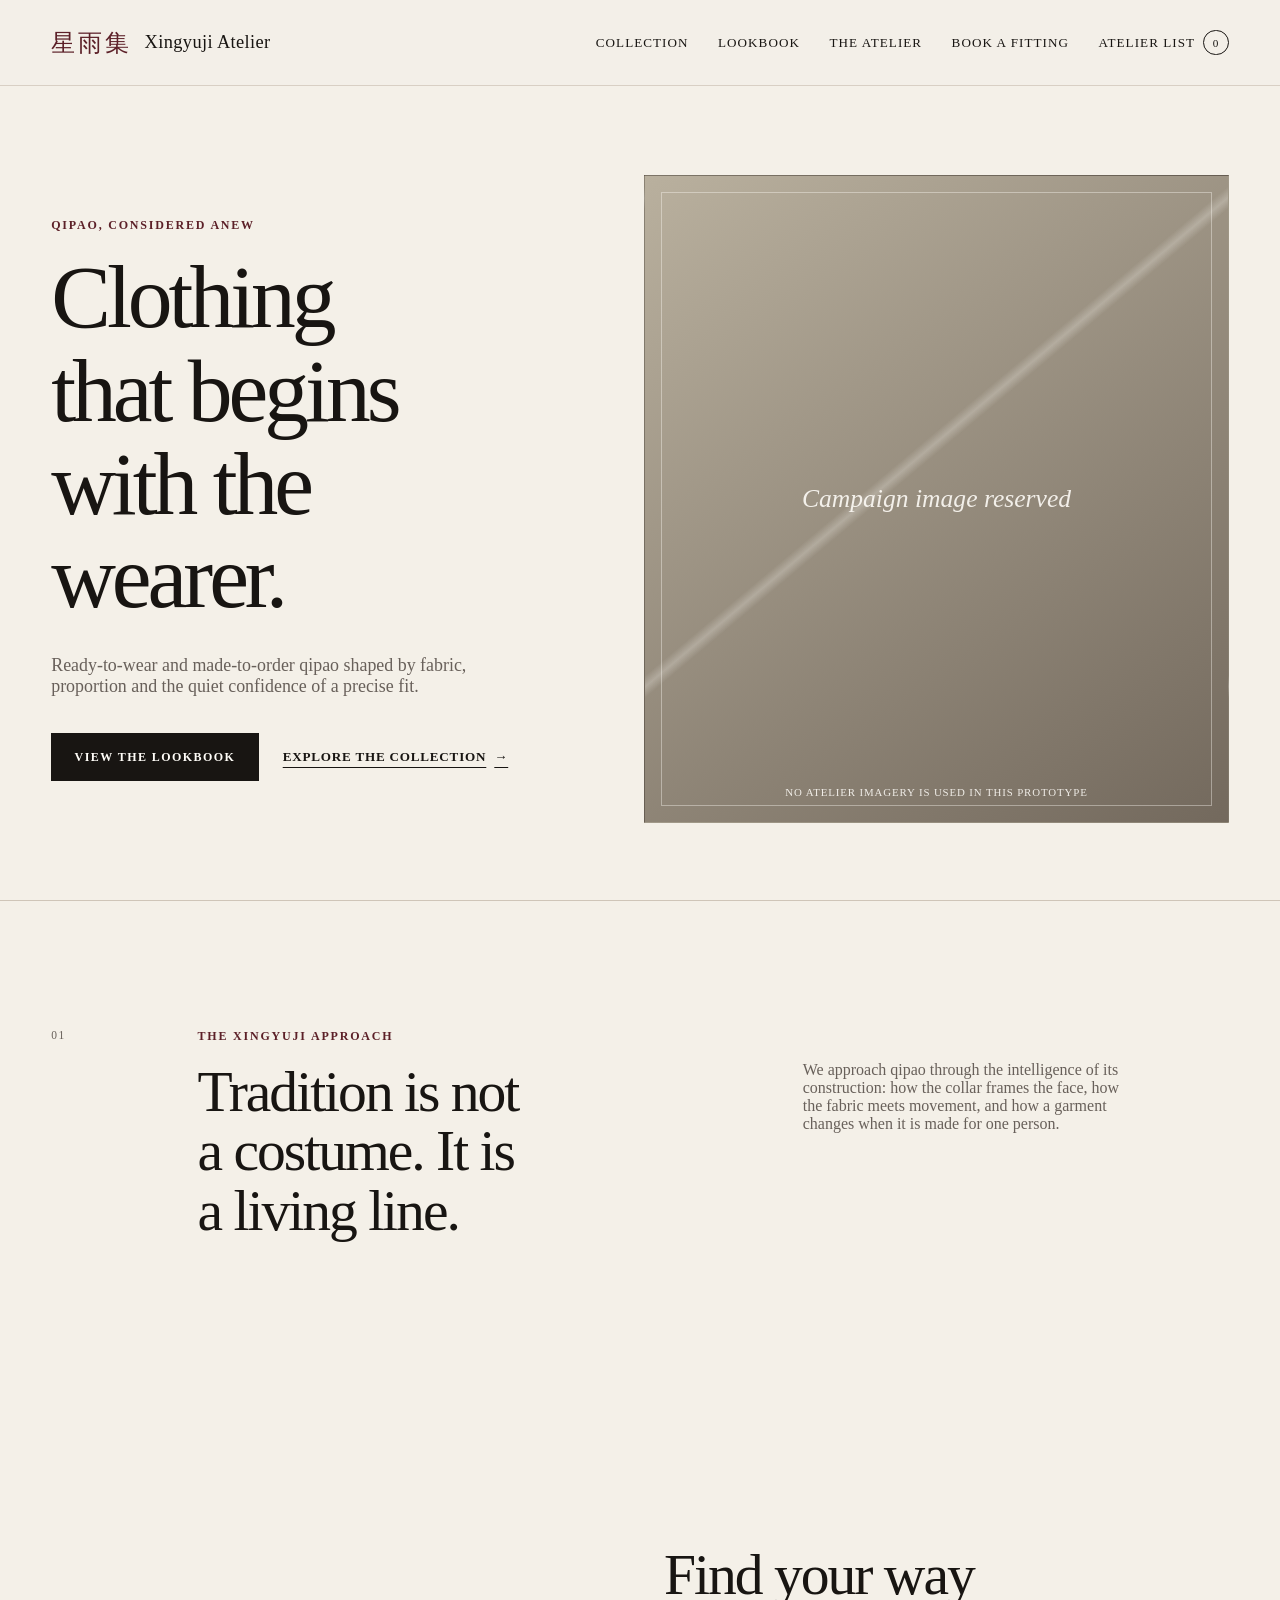
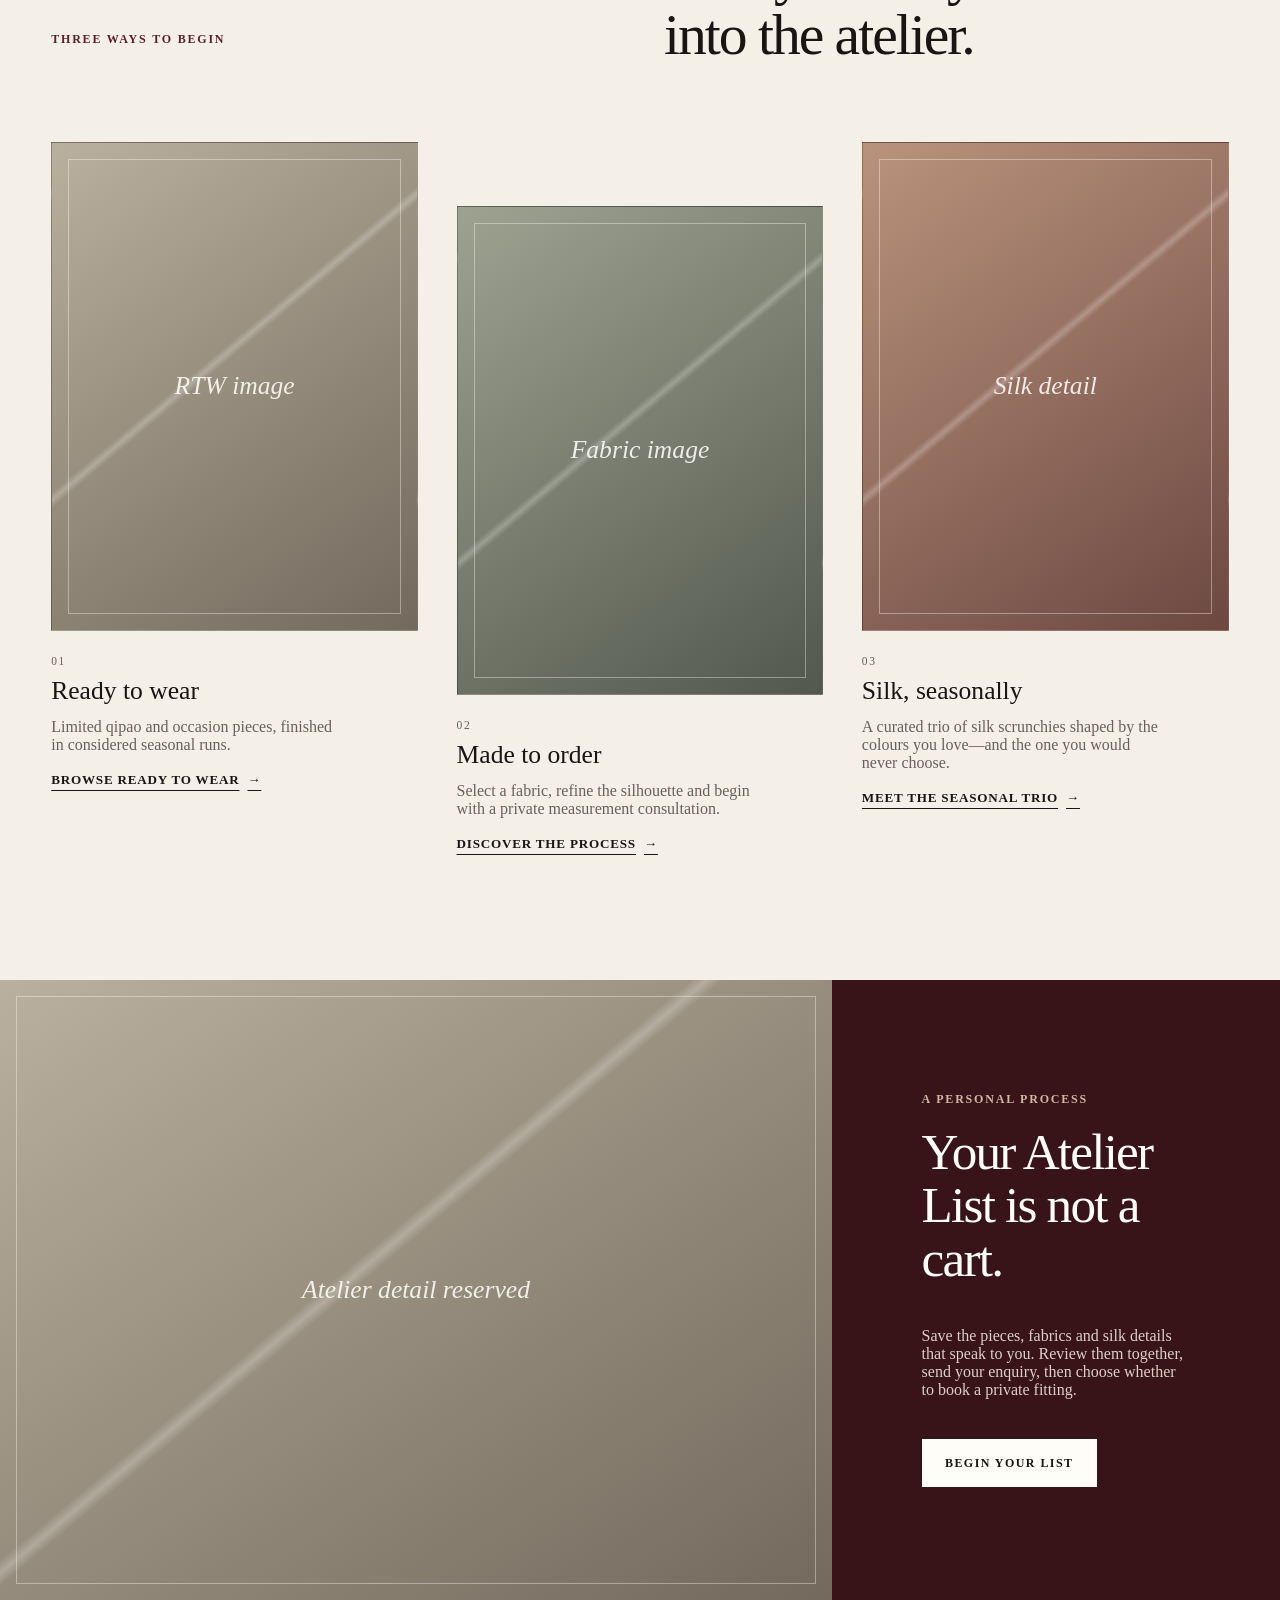
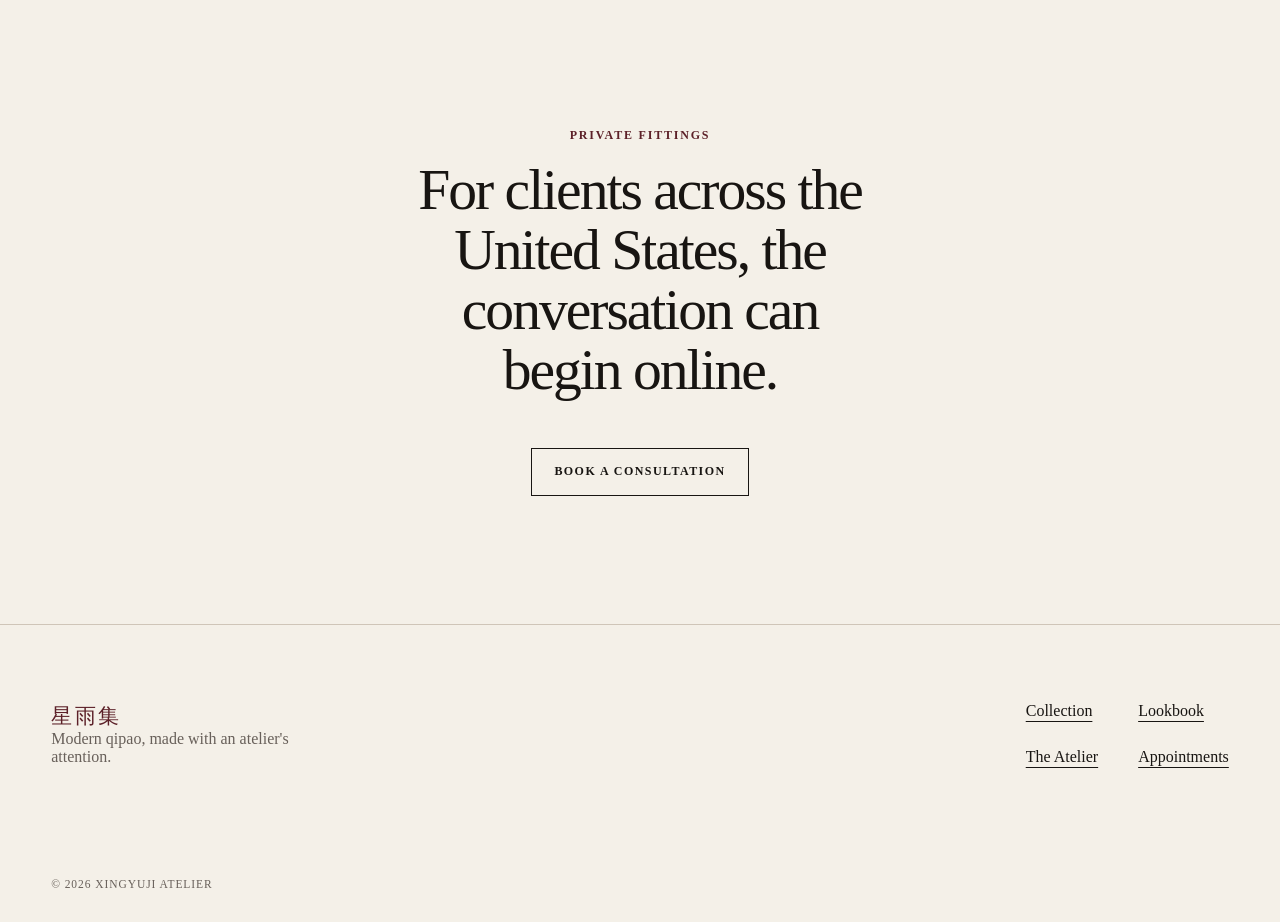
==== index.html @ d365df49 "Create Xingyuji Atelier website prototype Co-authored-by: Copilot <223556219+Copilot@users.noreply.g" ====
<!doctype html>
<html lang="en">
<head>
  <meta charset="utf-8">
  <meta name="viewport" content="width=device-width, initial-scale=1">
  <meta name="description" content="Xingyuji Atelier creates ready-to-wear and made-to-order qipao, with private fittings for clients across the United States.">
  <meta property="og:title" content="Xingyuji Atelier">
  <meta property="og:description" content="Modern qipao, made with an atelier's attention to fabric, line and fit.">
  <meta property="og:type" content="website">
  <title>Xingyuji Atelier | Modern Qipao</title>
  <link rel="stylesheet" href="assets/styles.css">
  <script defer src="assets/site.js"></script>
</head>
<body>
  <a class="skip-link" href="#main">Skip to content</a>
  <header class="site-header">
    <a class="wordmark" href="index.html" aria-label="Xingyuji Atelier home">
      <span class="wordmark-mark">星雨集</span>
      <span>Xingyuji Atelier</span>
    </a>
    <button class="menu-toggle" type="button" aria-expanded="false" aria-controls="site-nav">Menu</button>
    <nav id="site-nav" class="site-nav" aria-label="Primary navigation">
      <a href="collection.html">Collection</a>
      <a href="lookbook.html">Lookbook</a>
      <a href="atelier.html">The Atelier</a>
      <a href="book.html">Book a fitting</a>
      <a class="list-link" href="atelier-list.html">Atelier List <span data-list-count>0</span></a>
    </nav>
  </header>

  <main id="main">
    <section class="hero">
      <div class="hero-copy">
        <p class="eyebrow">Qipao, considered anew</p>
        <h1>Clothing that begins with the wearer.</h1>
        <p class="hero-intro">Ready-to-wear and made-to-order qipao shaped by fabric, proportion and the quiet confidence of a precise fit.</p>
        <div class="button-row">
          <a class="button button-dark" href="lookbook.html">View the lookbook</a>
          <a class="text-link" href="collection.html">Explore the collection <span aria-hidden="true">→</span></a>
        </div>
      </div>
      <div class="media-placeholder hero-media" role="img" aria-label="Campaign photograph reserved for launch">
        <span>Campaign image reserved</span>
        <small>No atelier imagery is used in this prototype</small>
      </div>
    </section>

    <section class="editorial-intro content-section">
      <p class="section-number">01</p>
      <div>
        <p class="eyebrow">The Xingyuji approach</p>
        <h2>Tradition is not a costume. It is a living line.</h2>
      </div>
      <p>We approach qipao through the intelligence of its construction: how the collar frames the face, how the fabric meets movement, and how a garment changes when it is made for one person.</p>
    </section>

    <section class="pathways content-section" aria-labelledby="pathways-title">
      <div class="section-heading">
        <p class="eyebrow">Three ways to begin</p>
        <h2 id="pathways-title">Find your way into the atelier.</h2>
      </div>
      <div class="card-grid card-grid-three">
        <article class="path-card">
          <div class="media-placeholder portrait" role="img" aria-label="Ready-to-wear qipao image reserved"><span>RTW image</span></div>
          <p class="card-index">01</p>
          <h3>Ready to wear</h3>
          <p>Limited qipao and occasion pieces, finished in considered seasonal runs.</p>
          <a class="text-link" href="collection.html#rtw">Browse ready to wear <span aria-hidden="true">→</span></a>
        </article>
        <article class="path-card">
          <div class="media-placeholder portrait alt-tone" role="img" aria-label="Made-to-order fabric image reserved"><span>Fabric image</span></div>
          <p class="card-index">02</p>
          <h3>Made to order</h3>
          <p>Select a fabric, refine the silhouette and begin with a private measurement consultation.</p>
          <a class="text-link" href="collection.html#made-to-order">Discover the process <span aria-hidden="true">→</span></a>
        </article>
        <article class="path-card">
          <div class="media-placeholder portrait warm-tone" role="img" aria-label="Silk scrunchie image reserved"><span>Silk detail</span></div>
          <p class="card-index">03</p>
          <h3>Silk, seasonally</h3>
          <p>A curated trio of silk scrunchies shaped by the colours you love—and the one you would never choose.</p>
          <a class="text-link" href="collection.html#scrunchies">Meet the seasonal trio <span aria-hidden="true">→</span></a>
        </article>
      </div>
    </section>

    <section class="feature-band">
      <div class="media-placeholder landscape" role="img" aria-label="Atelier detail photograph reserved">
        <span>Atelier detail reserved</span>
      </div>
      <div class="feature-copy">
        <p class="eyebrow">A personal process</p>
        <h2>Your Atelier List is not a cart.</h2>
        <p>Save the pieces, fabrics and silk details that speak to you. Review them together, send your enquiry, then choose whether to book a private fitting.</p>
        <a class="button button-light" href="collection.html">Begin your list</a>
      </div>
    </section>

    <section class="closing-statement content-section">
      <p class="eyebrow">Private fittings</p>
      <h2>For clients across the United States, the conversation can begin online.</h2>
      <a class="button button-outline" href="book.html">Book a consultation</a>
    </section>
  </main>

  <footer class="site-footer">
    <div>
      <span class="footer-mark">星雨集</span>
      <p>Modern qipao, made with an atelier's attention.</p>
    </div>
    <nav aria-label="Footer navigation">
      <a href="collection.html">Collection</a>
      <a href="lookbook.html">Lookbook</a>
      <a href="atelier.html">The Atelier</a>
      <a href="book.html">Appointments</a>
    </nav>
    <p class="copyright">© <span data-current-year></span> Xingyuji Atelier</p>
  </footer>
</body>
</html>
---- assets/styles.css ----
:root {
  --paper: #f4f0e8;
  --paper-deep: #e9e1d5;
  --ink: #181512;
  --muted: #68605a;
  --line: #cfc5b8;
  --wine: #5c2028;
  --wine-deep: #381317;
  --sage: #858b78;
  --gold: #9b8160;
  --white: #fffdf8;
  --max: 1440px;
  --serif: Georgia, "Times New Roman", serif;
  --sans: Inter, ui-sans-serif, system-ui, -apple-system, BlinkMacSystemFont, "Segoe UI", sans-serif;
}

*,
*::before,
*::after {
  box-sizing: border-box;
}

html {
  scroll-behavior: smooth;
}

body {
  margin: 0;
  background: var(--paper);
  color: var(--ink);
  font-family: var(--sans);
  font-size: 16px;
  line-height: 1.6;
  text-rendering: optimizeLegibility;
}

body,
button,
input,
textarea {
  font: inherit;
}

button,
a {
  -webkit-tap-highlight-color: transparent;
}

a {
  color: inherit;
}

img {
  display: block;
  max-width: 100%;
}

h1,
h2,
h3,
p {
  margin-top: 0;
}

h1,
h2,
h3 {
  font-family: var(--serif);
  font-weight: 400;
  line-height: 1.04;
}

h1 {
  font-size: clamp(3rem, 7vw, 7.5rem);
  letter-spacing: -0.045em;
}

h2 {
  font-size: clamp(2.1rem, 4.5vw, 5rem);
  letter-spacing: -0.035em;
}

h3 {
  font-size: clamp(1.35rem, 2vw, 2rem);
}

.skip-link {
  position: fixed;
  z-index: 100;
  top: 0.75rem;
  left: 0.75rem;
  padding: 0.7rem 1rem;
  background: var(--ink);
  color: var(--white);
  transform: translateY(-200%);
}

.skip-link:focus {
  transform: translateY(0);
}

:focus-visible {
  outline: 3px solid var(--gold);
  outline-offset: 4px;
}

.site-header {
  position: relative;
  z-index: 20;
  display: flex;
  align-items: center;
  justify-content: space-between;
  min-height: 86px;
  padding: 1rem clamp(1.25rem, 4vw, 4.5rem);
  border-bottom: 1px solid color-mix(in srgb, var(--line) 75%, transparent);
  background: color-mix(in srgb, var(--paper) 94%, transparent);
}

.wordmark {
  display: inline-flex;
  align-items: center;
  gap: 0.8rem;
  text-decoration: none;
  font-family: var(--serif);
  font-size: 1.15rem;
  letter-spacing: 0.02em;
}

.wordmark-mark,
.footer-mark {
  color: var(--wine);
  font-size: 1.3em;
  letter-spacing: 0.12em;
}

.site-nav {
  display: flex;
  align-items: center;
  gap: clamp(1rem, 2.3vw, 2.25rem);
}

.site-nav a {
  position: relative;
  text-decoration: none;
  font-size: 0.82rem;
  letter-spacing: 0.08em;
  text-transform: uppercase;
}

.site-nav a::after {
  position: absolute;
  right: 0;
  bottom: -0.4rem;
  left: 0;
  height: 1px;
  background: currentColor;
  content: "";
  transform: scaleX(0);
  transform-origin: right;
  transition: transform 180ms ease;
}

.site-nav a:hover::after,
.site-nav a[aria-current="page"]::after {
  transform: scaleX(1);
  transform-origin: left;
}

.list-link span {
  display: inline-grid;
  place-items: center;
  min-width: 1.6rem;
  height: 1.6rem;
  margin-left: 0.25rem;
  border: 1px solid currentColor;
  border-radius: 50%;
  font-size: 0.7rem;
}

.menu-toggle {
  display: none;
  border: 0;
  background: transparent;
  color: inherit;
  font-size: 0.78rem;
  letter-spacing: 0.08em;
  text-transform: uppercase;
}

.hero {
  display: grid;
  grid-template-columns: minmax(0, 0.95fr) minmax(420px, 1.05fr);
  min-height: calc(100vh - 86px);
  max-width: var(--max);
  margin: 0 auto;
  padding: clamp(2rem, 5vw, 5.5rem) clamp(1.25rem, 4vw, 4.5rem) clamp(2rem, 4vw, 4rem);
  gap: clamp(2rem, 5vw, 7rem);
  align-items: center;
}

.hero-copy {
  max-width: 700px;
}

.hero-copy h1 {
  max-width: 9ch;
  margin-bottom: 2rem;
}

.hero-intro {
  max-width: 48ch;
  color: var(--muted);
  font-size: clamp(1.05rem, 1.4vw, 1.3rem);
}

.eyebrow {
  margin-bottom: 1.1rem;
  color: var(--wine);
  font-size: 0.75rem;
  font-weight: 650;
  letter-spacing: 0.15em;
  text-transform: uppercase;
}

.button-row {
  display: flex;
  align-items: center;
  flex-wrap: wrap;
  gap: 1.5rem;
  margin-top: 2.25rem;
}

.button {
  display: inline-flex;
  min-height: 48px;
  align-items: center;
  justify-content: center;
  padding: 0.85rem 1.4rem;
  border: 1px solid transparent;
  text-decoration: none;
  cursor: pointer;
  font-size: 0.75rem;
  font-weight: 650;
  letter-spacing: 0.12em;
  text-transform: uppercase;
  transition: background 160ms ease, color 160ms ease, border-color 160ms ease;
}

.button-dark {
  background: var(--ink);
  color: var(--white);
}

.button-dark:hover {
  background: var(--wine);
}

.button-light {
  border-color: var(--white);
  background: var(--white);
  color: var(--ink);
}

.button-light:hover {
  background: transparent;
  color: var(--white);
}

.button-outline {
  border-color: var(--ink);
}

.button-outline:hover {
  background: var(--ink);
  color: var(--white);
}

.button-full {
  width: 100%;
}

.text-link {
  display: inline-flex;
  gap: 0.5rem;
  align-items: center;
  text-underline-offset: 0.35rem;
  font-size: 0.82rem;
  font-weight: 650;
  letter-spacing: 0.06em;
  text-transform: uppercase;
}

.media-placeholder {
  position: relative;
  display: grid;
  overflow: hidden;
  place-items: center;
  min-height: 260px;
  border: 1px solid color-mix(in srgb, var(--ink) 14%, transparent);
  background:
    linear-gradient(140deg, transparent 44%, color-mix(in srgb, var(--white) 25%, transparent) 45%, transparent 46%),
    linear-gradient(145deg, #b9b09e, #73695d);
  color: color-mix(in srgb, var(--white) 88%, transparent);
  text-align: center;
}

.media-placeholder::before {
  position: absolute;
  inset: 1rem;
  border: 1px solid color-mix(in srgb, var(--white) 38%, transparent);
  content: "";
}

.media-placeholder span,
.media-placeholder small {
  position: relative;
  z-index: 1;
}

.media-placeholder span {
  padding: 0 1.5rem;
  font-family: var(--serif);
  font-size: clamp(1.1rem, 2vw, 1.8rem);
  font-style: italic;
}

.media-placeholder small {
  position: absolute;
  right: 1.5rem;
  bottom: 1.5rem;
  left: 1.5rem;
  font-size: 0.68rem;
  letter-spacing: 0.08em;
  text-transform: uppercase;
}

.hero-media {
  min-height: min(72vh, 840px);
}

.alt-tone {
  background:
    linear-gradient(140deg, transparent 44%, color-mix(in srgb, var(--white) 25%, transparent) 45%, transparent 46%),
    linear-gradient(145deg, #9da291, #53584d);
}

.warm-tone {
  background:
    linear-gradient(140deg, transparent 44%, color-mix(in srgb, var(--white) 25%, transparent) 45%, transparent 46%),
    linear-gradient(145deg, #ba937d, #6d4841);
}

.deep-tone {
  background: linear-gradient(145deg, #662e35, #231416);
}

.silk-tone-one {
  background: linear-gradient(145deg, #a57b7d, #58363a);
}

.silk-tone-two {
  background: linear-gradient(145deg, #9b9d7f, #575743);
}

.silk-tone-three {
  background: linear-gradient(145deg, #758999, #3e4f5c);
}

.fabric-grid {
  background:
    linear-gradient(90deg, transparent 49.5%, rgba(255, 255, 255, 0.23) 50%, transparent 50.5%),
    linear-gradient(0deg, transparent 49.5%, rgba(255, 255, 255, 0.23) 50%, transparent 50.5%),
    linear-gradient(145deg, #927b68, #50443e);
}

.content-section {
  max-width: var(--max);
  margin: 0 auto;
  padding: clamp(5rem, 10vw, 10rem) clamp(1.25rem, 4vw, 4.5rem);
}

.editorial-intro {
  display: grid;
  grid-template-columns: 0.15fr 0.85fr 0.65fr;
  gap: 3rem;
  align-items: start;
  border-top: 1px solid var(--line);
}

.editorial-intro h2 {
  max-width: 12ch;
}

.editorial-intro > p:last-child {
  max-width: 42ch;
  padding-top: 2rem;
  color: var(--muted);
}

.section-number,
.card-index {
  color: var(--muted);
  font-size: 0.72rem;
  letter-spacing: 0.14em;
  text-transform: uppercase;
}

.section-heading {
  display: grid;
  grid-template-columns: 1fr 1fr;
  gap: 3rem;
  align-items: end;
  margin-bottom: clamp(2.5rem, 6vw, 5rem);
}

.section-heading h2 {
  max-width: 12ch;
  margin-bottom: 0;
}

.section-heading > p:last-child {
  max-width: 55ch;
  color: var(--muted);
}

.card-grid,
.product-grid {
  display: grid;
  grid-template-columns: repeat(2, minmax(0, 1fr));
  gap: clamp(1.5rem, 3vw, 3.5rem);
}

.card-grid-three,
.product-grid-three {
  grid-template-columns: repeat(3, minmax(0, 1fr));
}

.portrait {
  aspect-ratio: 3 / 4;
}

.path-card:nth-child(2) {
  padding-top: clamp(0rem, 5vw, 5rem);
}

.path-card h3 {
  margin-bottom: 0.8rem;
}

.path-card > p:not(.card-index) {
  max-width: 37ch;
  color: var(--muted);
}

.card-index {
  margin-top: 1.5rem;
}

.feature-band {
  display: grid;
  grid-template-columns: 1.3fr 0.7fr;
  background: var(--wine-deep);
  color: var(--white);
}

.feature-band .landscape {
  min-height: 620px;
  border: 0;
}

.feature-copy {
  align-self: center;
  padding: clamp(3rem, 7vw, 7rem);
}

.feature-copy .eyebrow {
  color: #d1b8a6;
}

.feature-copy h2 {
  font-size: clamp(2.5rem, 4vw, 4.5rem);
}

.feature-copy p:not(.eyebrow) {
  max-width: 38ch;
  color: #ddd0c9;
}

.feature-copy .button {
  margin-top: 1.5rem;
}

.closing-statement {
  display: flex;
  min-height: 560px;
  align-items: center;
  flex-direction: column;
  justify-content: center;
  text-align: center;
}

.closing-statement h2 {
  max-width: 16ch;
}

.page-intro {
  max-width: var(--max);
  margin: 0 auto;
  padding: clamp(5rem, 10vw, 10rem) clamp(1.25rem, 8vw, 8rem) clamp(3rem, 6vw, 6rem);
}

.page-intro h1 {
  max-width: 11ch;
  font-size: clamp(3.2rem, 7vw, 7rem);
}

.page-intro > p:last-child {
  max-width: 60ch;
  color: var(--muted);
  font-size: 1.08rem;
}

.page-intro-wide h1 {
  max-width: 13ch;
}

.filter-bar {
  position: sticky;
  z-index: 10;
  top: 0;
  display: flex;
  overflow-x: auto;
  max-width: var(--max);
  margin: 0 auto;
  padding: 1rem clamp(1.25rem, 4vw, 4.5rem);
  gap: 0.75rem;
  border-top: 1px solid var(--line);
  border-bottom: 1px solid var(--line);
  background: color-mix(in srgb, var(--paper) 96%, transparent);
}

.filter-button {
  flex: 0 0 auto;
  padding: 0.55rem 0.9rem;
  border: 1px solid var(--line);
  background: transparent;
  cursor: pointer;
  color: var(--ink);
  font-size: 0.72rem;
  letter-spacing: 0.08em;
  text-transform: uppercase;
}

.filter-button:hover,
.filter-button.is-active {
  border-color: var(--ink);
  background: var(--ink);
  color: var(--white);
}

.collection-section {
  border-bottom: 1px solid var(--line);
}

.collection-section[hidden] {
  display: none;
}

.product-card {
  min-width: 0;
}

.product-media {
  aspect-ratio: 4 / 5;
}

.product-meta {
  padding: 1.4rem 0 0;
}

.product-meta h3 {
  margin-bottom: 0.7rem;
}

.product-meta > p:not(.product-type, .price-note) {
  min-height: 3.2em;
  color: var(--muted);
}

.product-type {
  margin-bottom: 0.5rem;
  color: var(--wine);
  font-size: 0.7rem;
  font-weight: 650;
  letter-spacing: 0.1em;
  text-transform: uppercase;
}

.price-note {
  font-size: 0.8rem;
  font-style: italic;
}

.toast {
  position: fixed;
  z-index: 50;
  right: 1rem;
  bottom: 1rem;
  max-width: 320px;
  padding: 1rem 1.2rem;
  background: var(--ink);
  color: var(--white);
  opacity: 0;
  pointer-events: none;
  transform: translateY(1rem);
  transition: opacity 160ms ease, transform 160ms ease;
}

.toast.is-visible {
  opacity: 1;
  transform: translateY(0);
}

.lookbook-story {
  border-top: 1px solid var(--line);
}

.story-dark {
  max-width: none;
  background: var(--ink);
  color: var(--white);
}

.story-dark > * {
  max-width: calc(var(--max) - 9rem);
  margin-right: auto;
  margin-left: auto;
}

.story-dark .eyebrow,
.story-dark .section-number,
.story-dark .story-note {
  color: #cdbfb2;
}

.story-heading {
  display: grid;
  grid-template-columns: 0.2fr 1fr;
  gap: 3rem;
  margin-bottom: 4rem;
}

.story-heading h2 {
  max-width: 12ch;
}

.lookbook-grid {
  display: grid;
  grid-template-columns: 1.2fr 0.8fr;
  grid-template-rows: auto auto;
  gap: 1.5rem;
}

.lookbook-grid-reverse {
  grid-template-columns: 0.8fr 1.2fr;
}

.lookbook-grid-reverse .look-tall {
  grid-column: 2;
}

.lookbook-grid-reverse .story-note {
  grid-column: 1;
  grid-row: 1;
}

.look-tall {
  grid-row: span 2;
  min-height: 780px;
}

.look-detail {
  min-height: 320px;
}

.look-wide {
  min-height: 440px;
}

.story-note {
  align-self: end;
  max-width: 42ch;
  padding: 2rem 1rem 2rem 0;
  color: var(--muted);
}

.story-note span {
  display: block;
  margin-top: 1.5rem;
  font-size: 0.72rem;
  letter-spacing: 0.08em;
  text-transform: uppercase;
}

.split-intro {
  display: grid;
  grid-template-columns: 0.9fr 1.1fr;
  max-width: var(--max);
  min-height: 720px;
  margin: 0 auto;
}

.split-intro .page-intro {
  align-self: center;
  padding-right: clamp(2rem, 6vw, 7rem);
}

.atelier-hero {
  min-height: 720px;
  border-top: 0;
}

.process-list {
  max-width: 980px;
  margin: 4rem 0 0 auto;
  padding: 0;
  list-style: none;
}

.process-list li {
  display: grid;
  grid-template-columns: 100px 1fr;
  padding: 2.25rem 0;
  gap: 1rem;
  border-top: 1px solid var(--line);
}

.process-list li > span {
  color: var(--wine);
  font-size: 0.75rem;
  letter-spacing: 0.1em;
}

.process-list h3 {
  margin-bottom: 0.5rem;
}

.process-list p {
  max-width: 55ch;
  color: var(--muted);
}

.important-note {
  padding-left: 1rem;
  border-left: 3px solid var(--wine);
}

.list-layout {
  display: grid;
  grid-template-columns: 1.1fr 0.9fr;
  padding-top: 0;
  gap: clamp(3rem, 8vw, 8rem);
}

.list-section-heading {
  display: flex;
  align-items: baseline;
  justify-content: space-between;
  gap: 1rem;
  border-bottom: 1px solid var(--line);
}

.list-section-heading h2 {
  font-size: clamp(2rem, 4vw, 3.5rem);
}

.atelier-list-item {
  display: grid;
  grid-template-columns: 92px 1fr auto;
  padding: 1.5rem 0;
  gap: 1.25rem;
  align-items: center;
  border-bottom: 1px solid var(--line);
}

.item-swatch {
  display: grid;
  aspect-ratio: 1;
  place-items: center;
  background: linear-gradient(145deg, #aa9e8e, #5d544b);
  color: var(--white);
  font-family: var(--serif);
  font-style: italic;
}

.atelier-list-item h3 {
  margin-bottom: 0.25rem;
  font-size: 1.35rem;
}

.atelier-list-item p {
  margin: 0;
  color: var(--muted);
  font-size: 0.8rem;
}

.remove-item {
  border: 0;
  border-bottom: 1px solid currentColor;
  background: transparent;
  cursor: pointer;
  color: var(--muted);
  font-size: 0.72rem;
  text-transform: uppercase;
}

.empty-list {
  padding: 4rem 1rem;
  border-bottom: 1px solid var(--line);
  color: var(--muted);
  text-align: center;
}

.enquiry-panel {
  align-self: start;
  padding: clamp(2rem, 4vw, 3.5rem);
  background: var(--white);
}

.enquiry-panel h2 {
  font-size: clamp(2rem, 4vw, 3.5rem);
}

.field-row {
  display: grid;
  gap: 0.4rem;
  margin-bottom: 1.15rem;
}

.field-row label,
.preference-fields legend {
  font-size: 0.74rem;
  font-weight: 650;
  letter-spacing: 0.08em;
  text-transform: uppercase;
}

.field-row input,
.field-row textarea {
  width: 100%;
  border: 0;
  border-bottom: 1px solid var(--line);
  border-radius: 0;
  background: transparent;
  color: var(--ink);
}

.field-row input {
  min-height: 46px;
}

.field-row textarea {
  padding: 0.7rem 0;
  resize: vertical;
}

.field-row input:focus,
.field-row textarea:focus {
  border-color: var(--wine);
  outline: 0;
  box-shadow: 0 2px 0 var(--wine);
}

.preference-fields {
  margin: 1.75rem 0;
  padding: 1.25rem;
  border: 1px solid var(--line);
}

.preference-fields legend {
  padding: 0 0.5rem;
}

.consent {
  display: flex;
  align-items: flex-start;
  margin: 1.5rem 0;
  gap: 0.75rem;
  font-size: 0.85rem;
}

.consent input {
  width: 1.1rem;
  height: 1.1rem;
  margin-top: 0.2rem;
  accent-color: var(--wine);
}

.form-note,
.form-status {
  margin-top: 1rem;
  color: var(--muted);
  font-size: 0.78rem;
}

.form-status.is-success {
  padding: 1rem;
  border-left: 3px solid var(--sage);
  background: var(--paper);
  color: var(--ink);
}

.form-status a {
  font-weight: 700;
}

.booking-layout {
  display: grid;
  grid-template-columns: minmax(0, 1.1fr) minmax(320px, 0.6fr);
  min-height: calc(100vh - 86px);
  max-width: var(--max);
  margin: 0 auto;
  padding: clamp(4rem, 10vw, 10rem) clamp(1.25rem, 7vw, 8rem);
  gap: clamp(3rem, 8vw, 9rem);
  align-items: center;
}

.booking-copy h1 {
  max-width: 10ch;
  font-size: clamp(3.2rem, 7vw, 7rem);
}

.booking-copy > p:not(.eyebrow, .form-note) {
  max-width: 54ch;
  color: var(--muted);
}

.quiet-list {
  margin: 2rem 0;
  padding: 0;
  list-style: none;
}

.quiet-list li {
  padding: 0.65rem 0;
  border-bottom: 1px solid var(--line);
}

.booking-card {
  padding: clamp(2rem, 5vw, 4.5rem);
  background: var(--wine-deep);
  color: var(--white);
}

.booking-card .eyebrow {
  color: #d1b8a6;
}

.booking-card p:not(.eyebrow) {
  color: #ddd0c9;
}

.booking-card .text-link {
  display: flex;
  margin-top: 1.5rem;
}

.site-footer {
  display: grid;
  grid-template-columns: 1fr auto;
  padding: clamp(3rem, 6vw, 6rem) clamp(1.25rem, 4vw, 4.5rem) 2rem;
  gap: 3rem;
  border-top: 1px solid var(--line);
}

.site-footer > div p {
  max-width: 32ch;
  color: var(--muted);
}

.site-footer nav {
  display: grid;
  grid-template-columns: repeat(2, auto);
  gap: 0.8rem 2.5rem;
}

.site-footer nav a {
  text-underline-offset: 0.3rem;
}

.copyright {
  grid-column: 1 / -1;
  margin: 3rem 0 0;
  color: var(--muted);
  font-size: 0.72rem;
  letter-spacing: 0.08em;
  text-transform: uppercase;
}

@media (max-width: 900px) {
  .menu-toggle {
    display: block;
  }

  .site-nav {
    position: absolute;
    top: 100%;
    right: 0;
    left: 0;
    display: none;
    align-items: stretch;
    padding: 1.5rem;
    gap: 0;
    border-bottom: 1px solid var(--line);
    background: var(--paper);
  }

  .site-nav.is-open {
    display: grid;
  }

  .site-nav a {
    padding: 0.9rem 0;
    border-bottom: 1px solid var(--line);
  }

  .site-nav a::after {
    display: none;
  }

  .hero,
  .split-intro {
    grid-template-columns: 1fr;
  }

  .hero {
    min-height: auto;
  }

  .hero-media {
    min-height: 66vh;
  }

  .editorial-intro {
    grid-template-columns: 0.15fr 1fr;
  }

  .editorial-intro > p:last-child {
    grid-column: 2;
  }

  .section-heading,
  .feature-band,
  .list-layout,
  .booking-layout {
    grid-template-columns: 1fr;
  }

  .card-grid-three,
  .product-grid-three {
    grid-template-columns: repeat(2, minmax(0, 1fr));
  }

  .feature-band .landscape {
    min-height: 56vw;
  }

  .story-dark > * {
    max-width: none;
  }

  .look-tall {
    min-height: 620px;
  }

  .split-intro .page-intro {
    padding-right: clamp(1.25rem, 8vw, 8rem);
  }

  .atelier-hero {
    min-height: 70vh;
  }
}

@media (max-width: 620px) {
  .site-header {
    min-height: 72px;
  }

  .wordmark {
    font-size: 1rem;
  }

  .wordmark-mark {
    display: none;
  }

  .hero {
    min-height: auto;
    padding-top: 4rem;
  }

  .hero h1 {
    font-size: clamp(3.4rem, 17vw, 5rem);
  }

  .hero-media {
    min-height: 115vw;
  }

  .editorial-intro {
    grid-template-columns: 1fr;
  }

  .editorial-intro > p:last-child {
    grid-column: auto;
  }

  .section-heading {
    gap: 1.5rem;
  }

  .card-grid,
  .card-grid-three,
  .product-grid,
  .product-grid-three {
    grid-template-columns: 1fr;
  }

  .path-card:nth-child(2) {
    padding-top: 0;
  }

  .feature-band .landscape {
    min-height: 85vw;
  }

  .lookbook-grid,
  .lookbook-grid-reverse {
    display: block;
  }

  .lookbook-grid > * {
    margin-bottom: 1rem;
  }

  .look-tall {
    min-height: 130vw;
  }

  .look-detail,
  .look-wide {
    min-height: 76vw;
  }

  .story-heading {
    grid-template-columns: 1fr;
    gap: 1rem;
  }

  .process-list li {
    grid-template-columns: 52px 1fr;
  }

  .list-section-heading {
    align-items: flex-start;
    flex-direction: column;
  }

  .atelier-list-item {
    grid-template-columns: 72px 1fr;
  }

  .remove-item {
    grid-column: 2;
    justify-self: start;
  }

  .site-footer {
    grid-template-columns: 1fr;
  }

  .site-footer nav {
    grid-template-columns: 1fr;
  }

  .copyright {
    grid-column: auto;
  }
}

@media (prefers-reduced-motion: reduce) {
  *,
  *::before,
  *::after {
    scroll-behavior: auto !important;
    transition-duration: 0.01ms !important;
    animation-duration: 0.01ms !important;
    animation-iteration-count: 1 !important;
  }
}
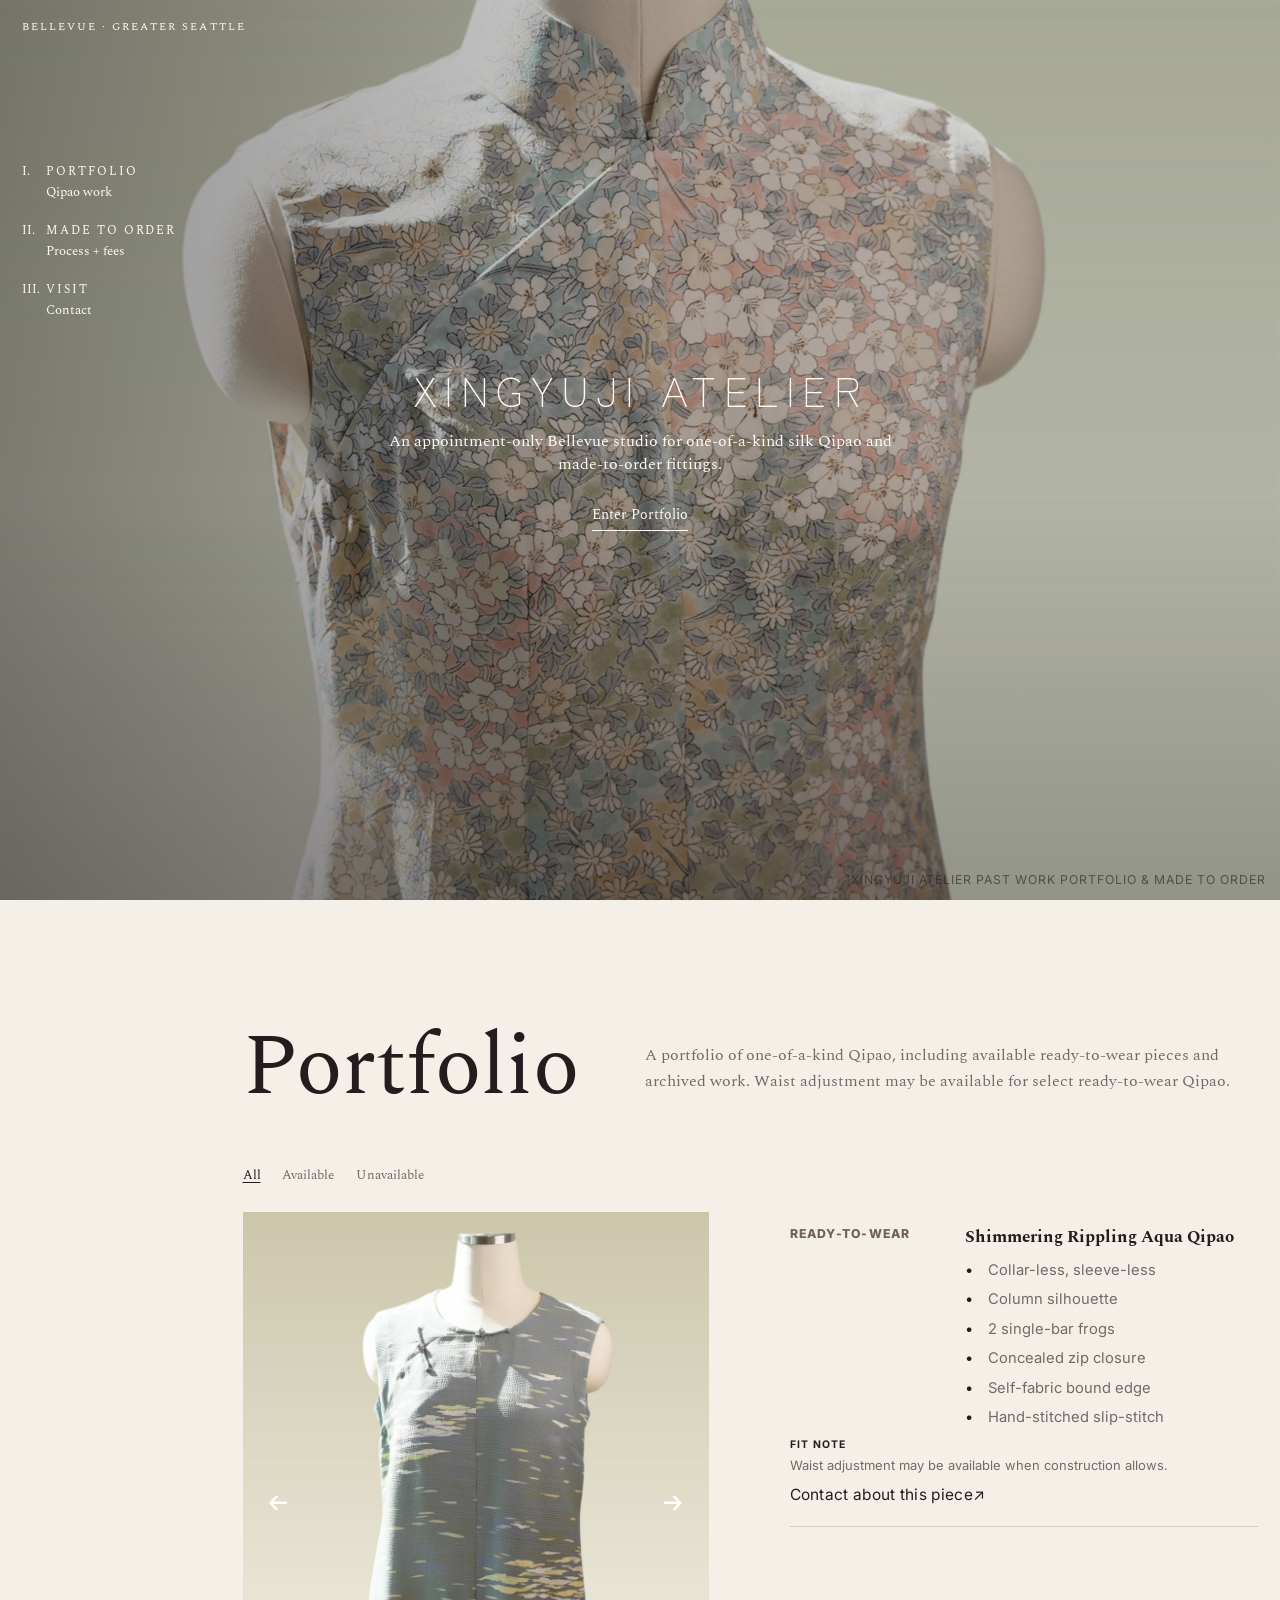
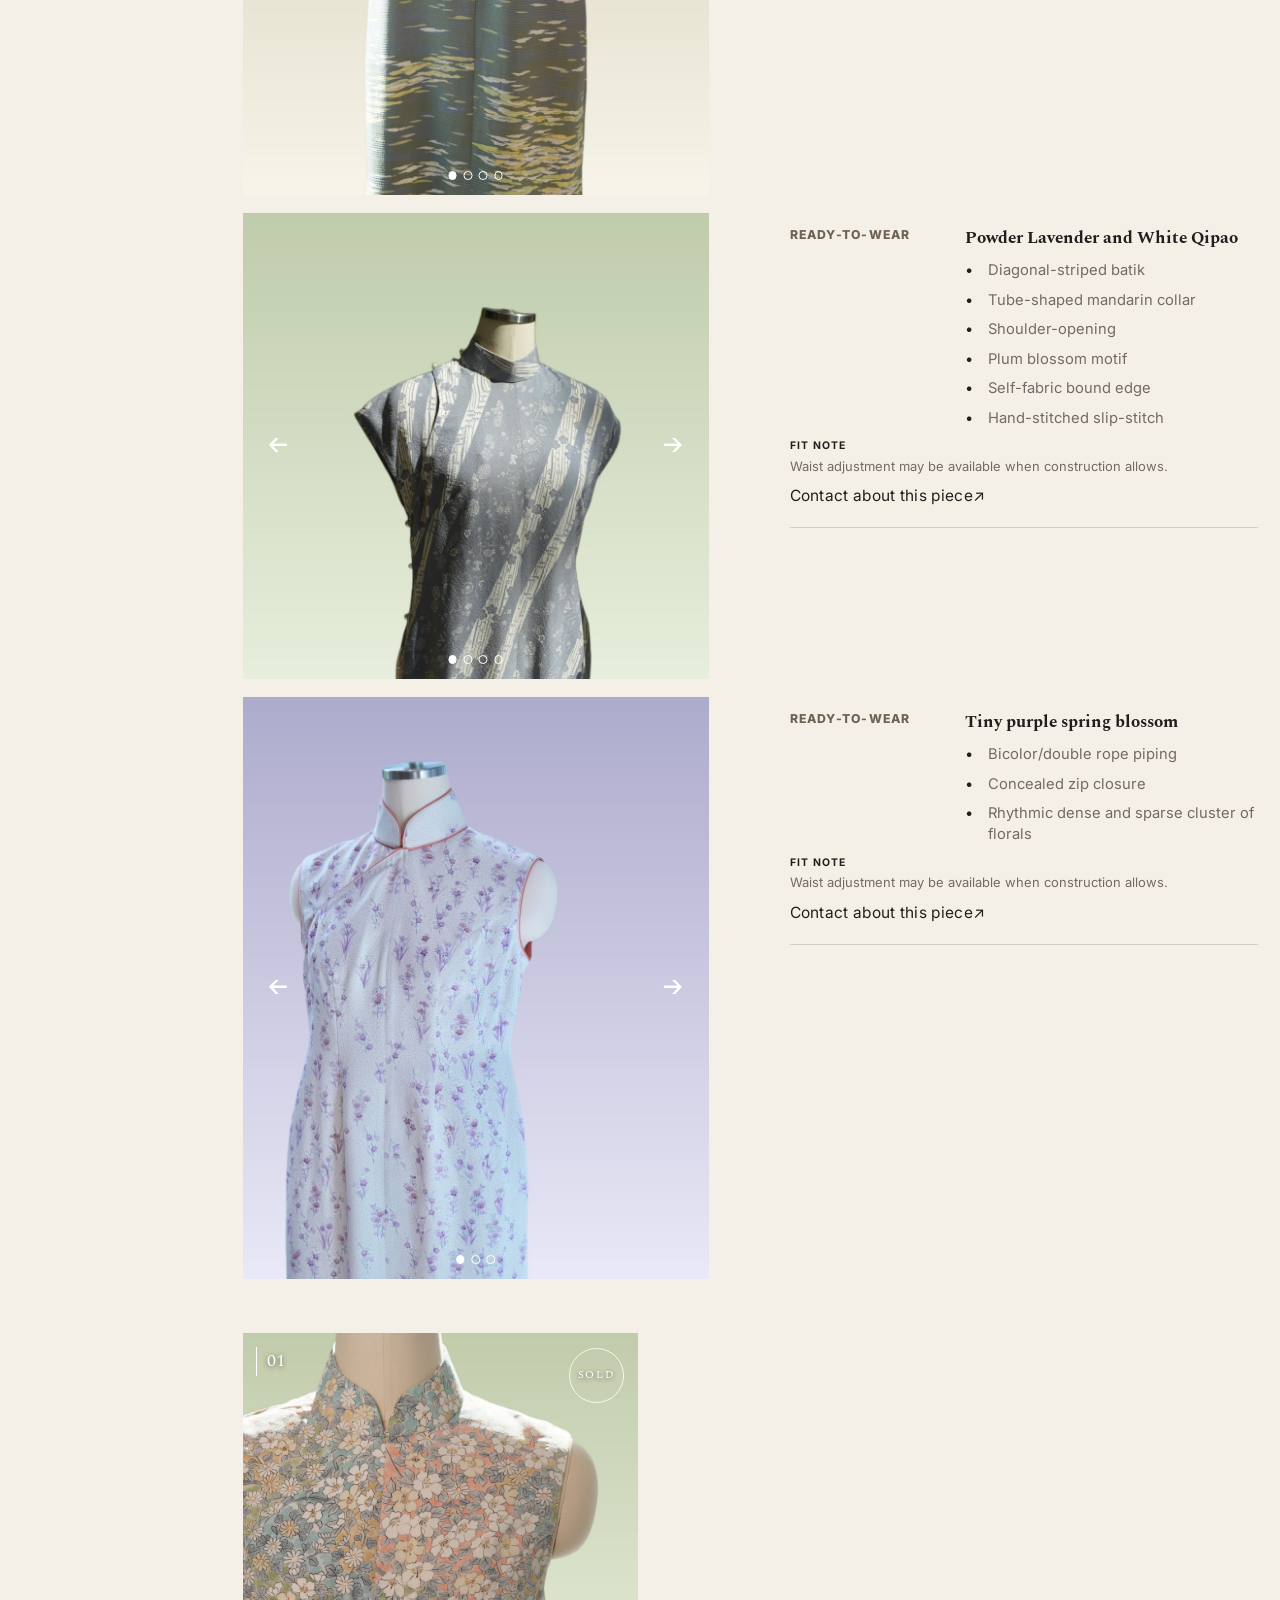
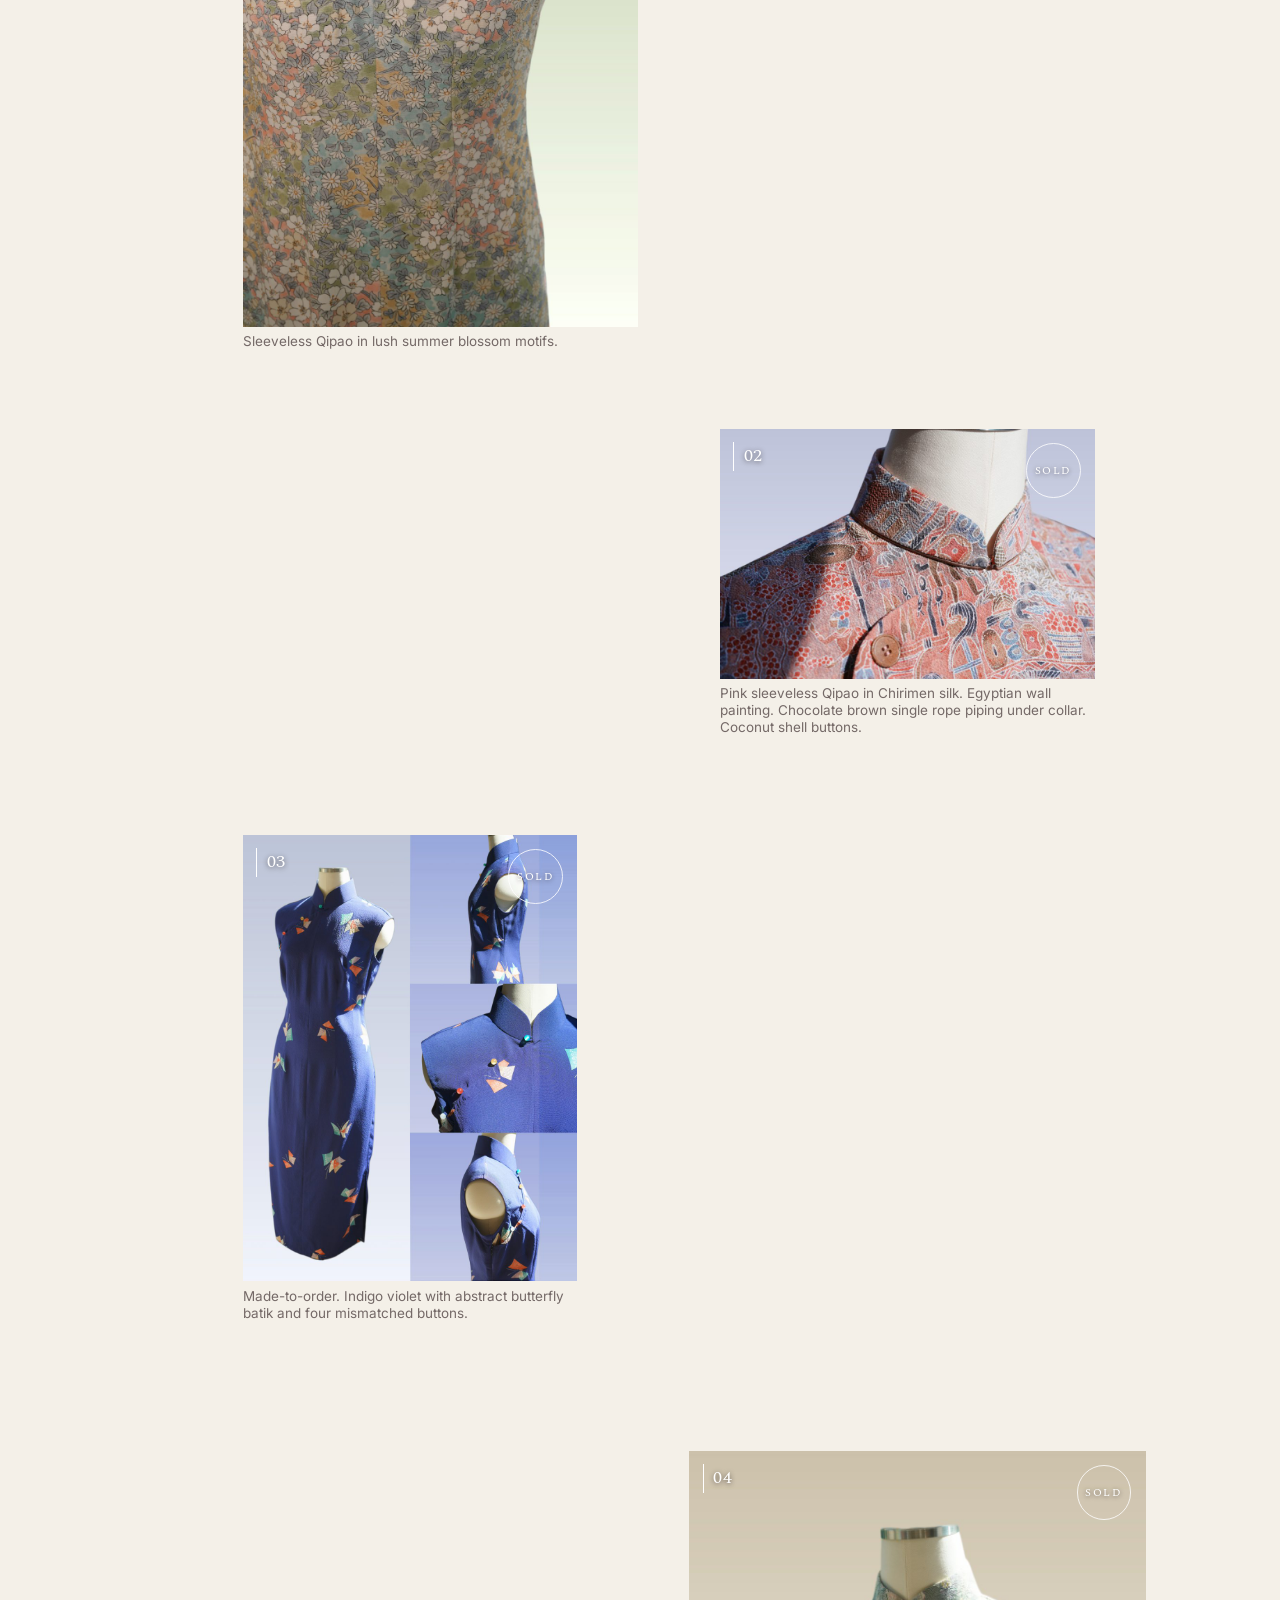
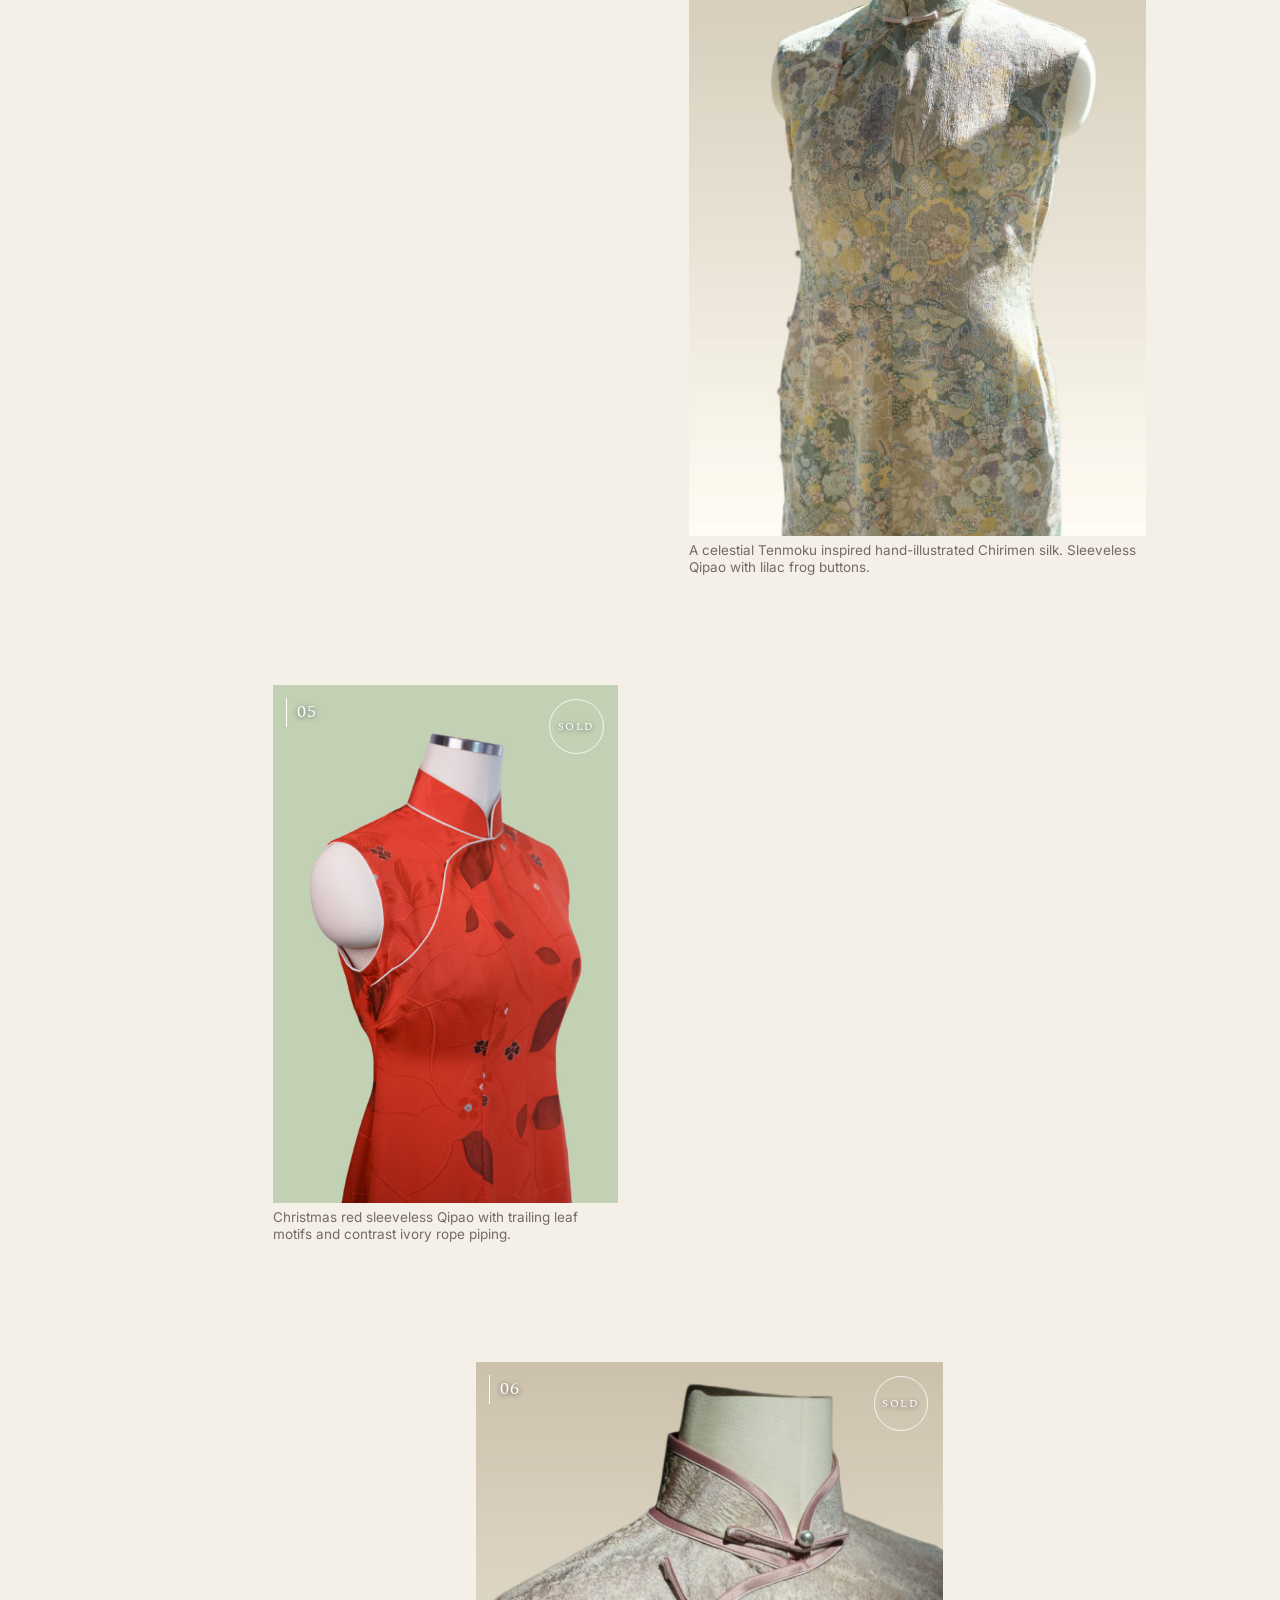
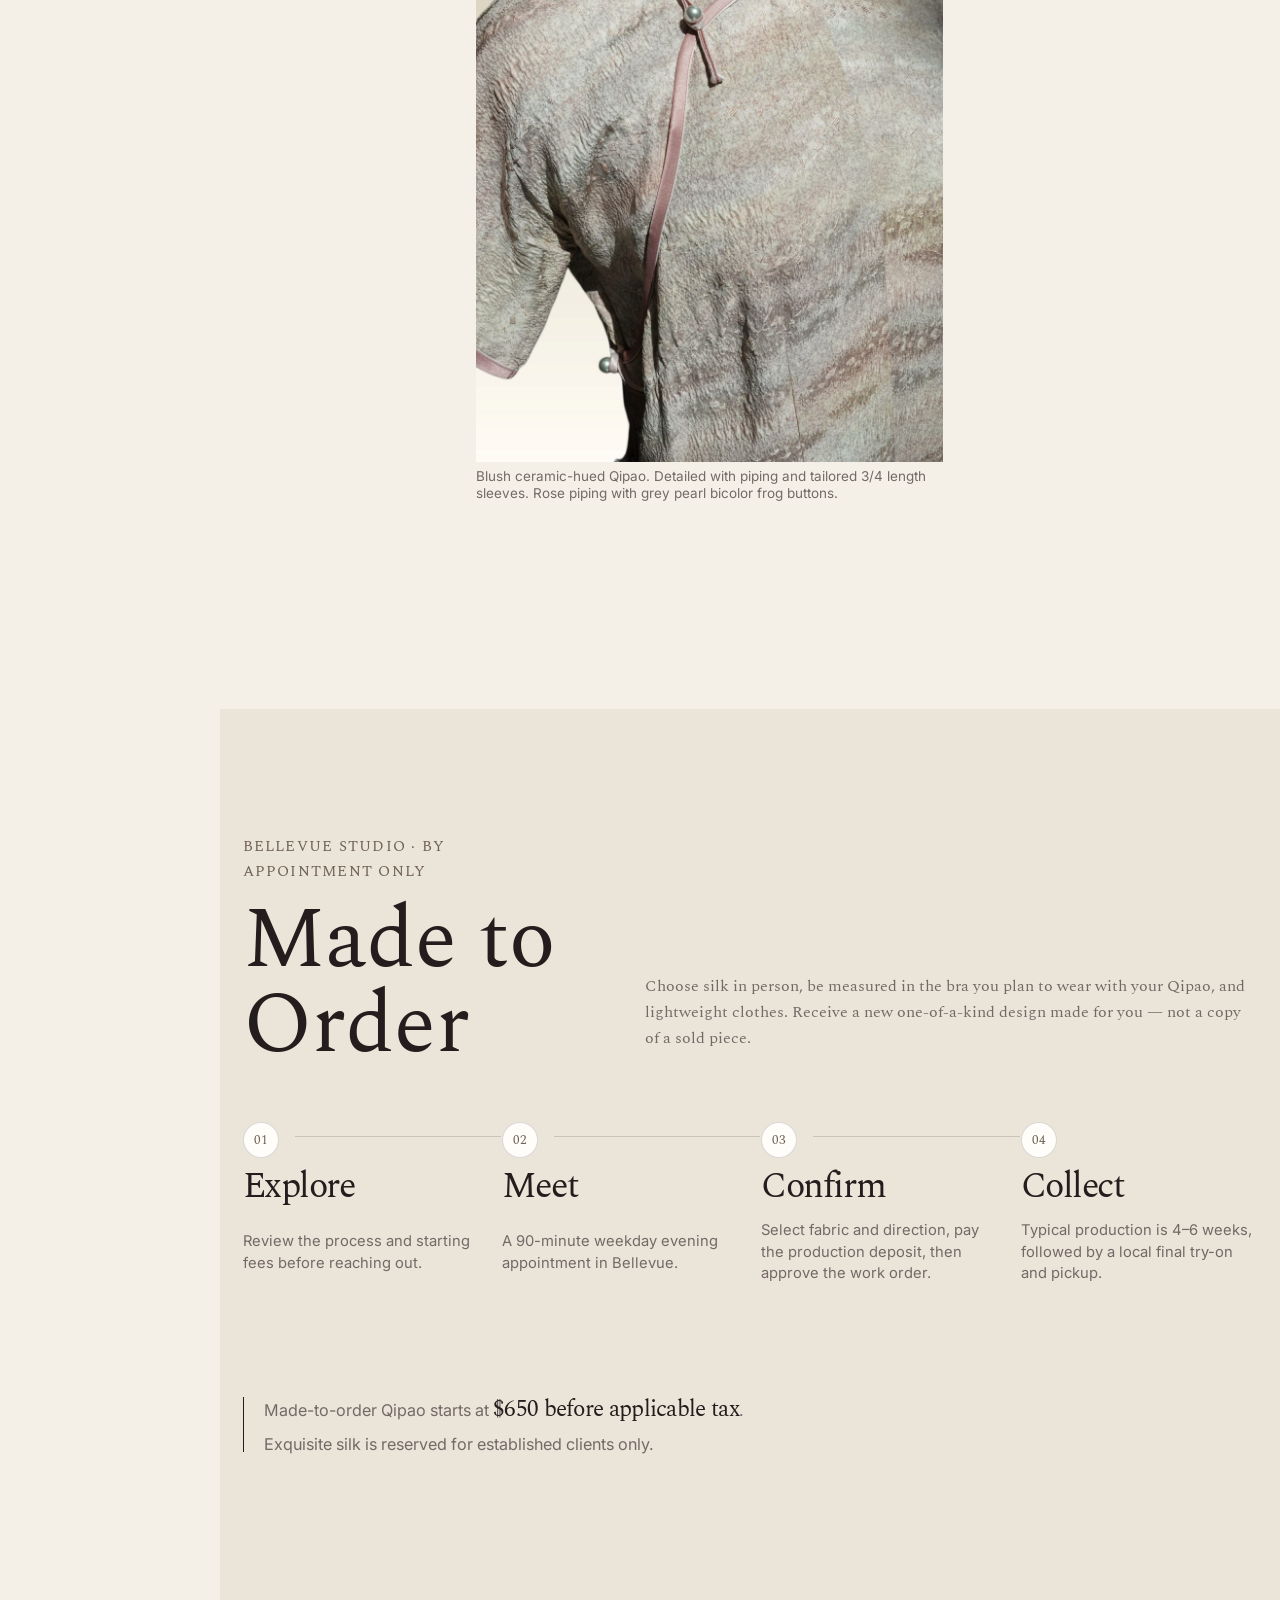
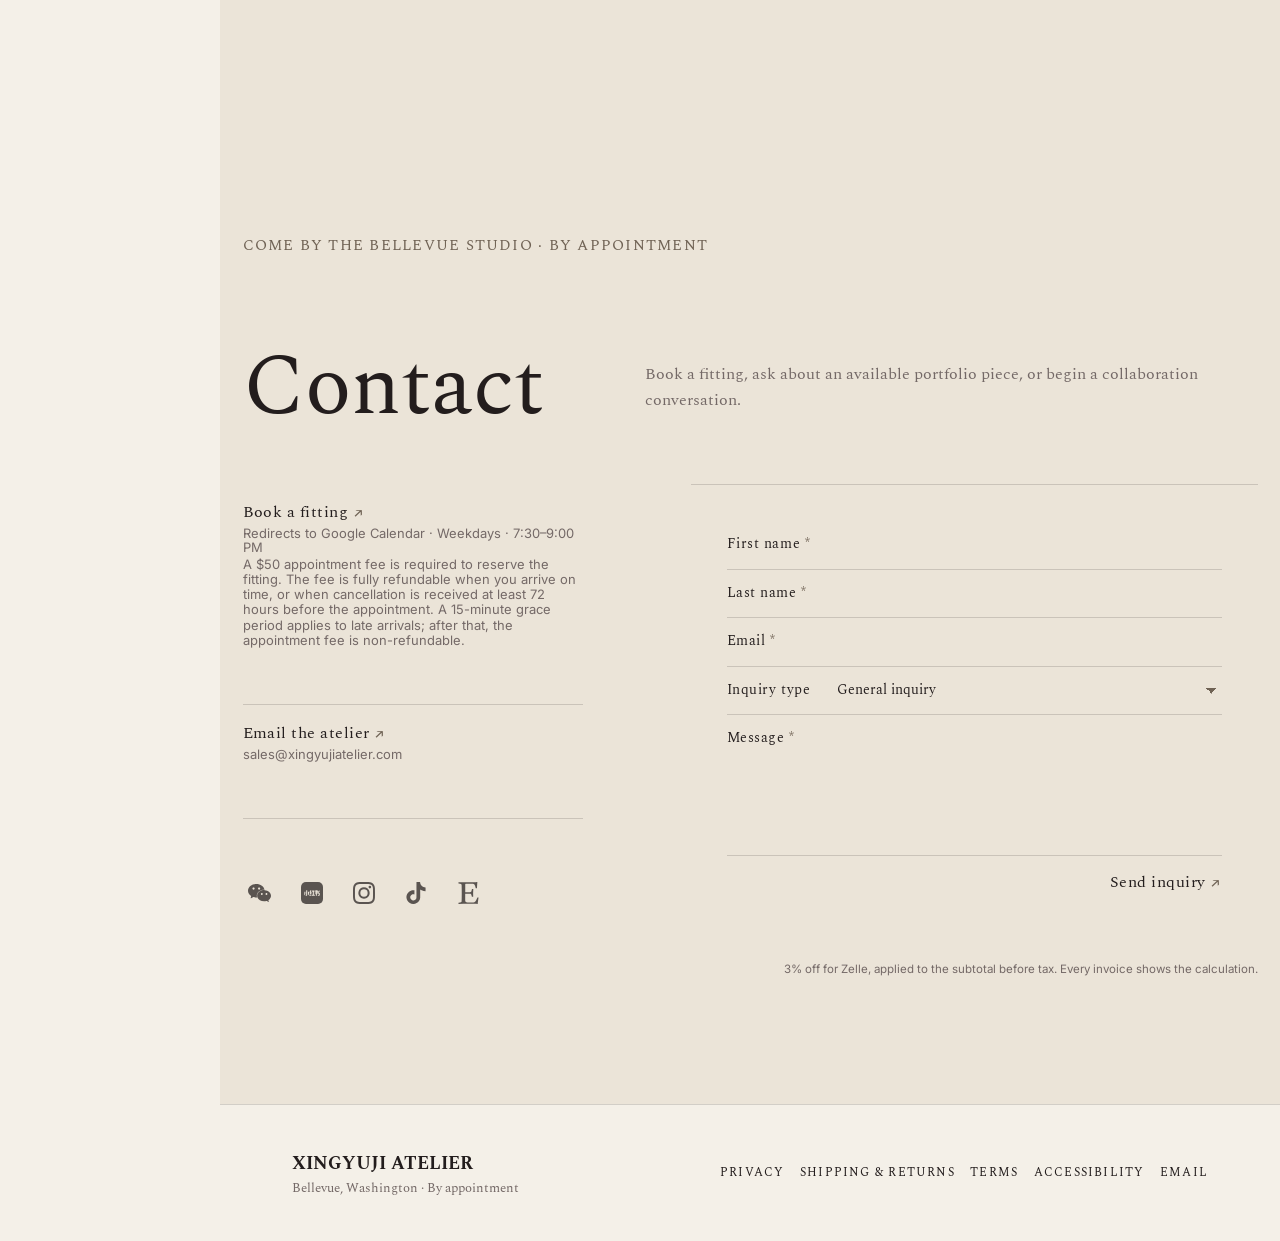
==== commit c6f84036: "Publish the current xingyujiatelier.com site Replace the 2026 image-free prototype with the live sit" ====
--- a/index.html
+++ b/index.html
@@ -2,119 +2,439 @@
 <html lang="en">
 <head>
   <meta charset="utf-8">
-  <meta name="viewport" content="width=device-width, initial-scale=1">
-  <meta name="description" content="Xingyuji Atelier creates ready-to-wear and made-to-order qipao, with private fittings for clients across the United States.">
-  <meta property="og:title" content="Xingyuji Atelier">
-  <meta property="og:description" content="Modern qipao, made with an atelier's attention to fabric, line and fit.">
+  <meta name="viewport" content="width=device-width, initial-scale=1, viewport-fit=cover">
+  <meta name="theme-color" content="#f4f0e8">
+  <meta name="description" content="XINGYUJI ATELIER is a Bellevue, WA studio for one-of-a-kind silk Qipao, made-to-order fittings, and body-honoring fit in greater Seattle.">
+  <meta name="robots" content="index,follow">
+  <link rel="canonical" href="https://xingyujiatelier.com/">
   <meta property="og:type" content="website">
-  <title>Xingyuji Atelier | Modern Qipao</title>
-  <link rel="stylesheet" href="assets/styles.css">
-  <script defer src="assets/site.js"></script>
+  <meta property="og:site_name" content="XINGYUJI ATELIER">
+  <meta property="og:title" content="XINGYUJI ATELIER — Qipao Portfolio and Made to Order">
+  <meta property="og:description" content="Bellevue silk Qipao atelier for one-of-a-kind portfolio pieces and made-to-order fittings by appointment.">
+  <meta property="og:url" content="https://xingyujiatelier.com/">
+  <meta property="og:image" content="https://xingyujiatelier.com/assets/web/og-card.jpg">
+  <meta property="og:image:width" content="1200">
+  <meta property="og:image:height" content="630">
+  <meta property="og:image:alt" content="XINGYUJI ATELIER, silk Qipao made to order in Bellevue, Washington.">
+  <meta name="twitter:card" content="summary_large_image">
+  <title>XINGYUJI ATELIER — Qipao Portfolio and Made to Order</title>
+  <link rel="icon" href="assets/icons/favicon.svg" type="image/svg+xml">
+  <script type="application/ld+json">
+    {
+      "@context": "https://schema.org",
+      "@type": "Organization",
+      "name": "XINGYUJI ATELIER",
+      "url": "https://xingyujiatelier.com/",
+      "email": "sales@xingyujiatelier.com",
+      "description": "XINGYUJI ATELIER is an appointment-only Bellevue, Washington studio creating one-of-a-kind silk Qipao and made-to-order garments for clients in the greater Seattle area. The atelier focuses on real garment photography, Japanese-sourced mulberry silk, body-honoring fit, transparent process, and custom fittings by inquiry.",
+      "sameAs": [
+        "https://www.instagram.com/xingyujiatelier",
+        "https://www.tiktok.com/@xingyujiatelier"
+      ],
+      "knowsAbout": [
+        "Qipao",
+        "made-to-order clothing",
+        "silk garments",
+        "mulberry silk",
+        "custom fittings"
+      ],
+      "address": {
+        "@type": "PostalAddress",
+        "addressLocality": "Bellevue",
+        "addressRegion": "WA",
+        "addressCountry": "US"
+      },
+      "areaServed": [
+        "Bellevue, Washington",
+        "Seattle, Washington",
+        "Greater Seattle"
+      ]
+    }
+  </script>
+  <link rel="preload" as="image"
+    href="assets/web/imported/WEB-1T9GF2_R-IMG_2324-960.jpg"
+    imagesrcset="assets/web/imported/WEB-1T9GF2_R-IMG_2324-960.jpg 960w, assets/web/imported/WEB-1T9GF2_R-IMG_2324-1600.jpg 1600w"
+    imagesizes="(max-width: 780px) 100vw, 100vw">
+  <link rel="stylesheet" href="styles.css">
 </head>
 <body>
   <a class="skip-link" href="#main">Skip to content</a>
+
+  <div class="prototype-banner">
+    Xingyuji Atelier Past Work Portfolio &amp; Made to Order
+  </div>
+
+  <section class="entry" id="entry" aria-labelledby="entry-title">
+    <div class="entry-art" aria-hidden="true">
+      <img class="entry-photo"
+        src="assets/web/imported/WEB-1T9GF2_R-IMG_2324-960.jpg"
+        srcset="assets/web/imported/WEB-1T9GF2_R-IMG_2324-960.jpg 960w, assets/web/imported/WEB-1T9GF2_R-IMG_2324-1600.jpg 1600w"
+        sizes="100vw" width="960" height="1440" alt="" fetchpriority="high" decoding="async">
+    </div>
+    <div class="entry-content">
+      <p class="eyebrow">Bellevue · Greater Seattle</p>
+      <h1 id="entry-title">XINGYUJI ATELIER</h1>
+      <p class="entry-statement">An appointment-only Bellevue studio for one-of-a-kind silk Qipao and made-to-order fittings.</p>
+      <button class="button button-dark" id="enter-gallery" type="button">Enter Portfolio</button>
+    </div>
+    <nav class="entry-index" aria-label="Opening navigation">
+      <a href="#gallery"><span>I.</span><strong>Portfolio</strong><small>Qipao work</small></a>
+      <a href="#made-to-order"><span>II.</span><strong>Made to Order</strong><small>Process + fees</small></a>
+      <a href="#contact"><span>III.</span><strong>Visit</strong><small>Contact</small></a>
+    </nav>
+  </section>
+
   <header class="site-header">
-    <a class="wordmark" href="index.html" aria-label="Xingyuji Atelier home">
-      <span class="wordmark-mark">星雨集</span>
-      <span>Xingyuji Atelier</span>
+    <a class="wordmark" href="#entry" aria-label="XINGYUJI ATELIER home">
+      <span class="logo-space" aria-hidden="true"></span>
+      <span>XINGYUJI ATELIER</span>
     </a>
-    <button class="menu-toggle" type="button" aria-expanded="false" aria-controls="site-nav">Menu</button>
-    <nav id="site-nav" class="site-nav" aria-label="Primary navigation">
-      <a href="collection.html">Collection</a>
-      <a href="lookbook.html">Lookbook</a>
-      <a href="atelier.html">The Atelier</a>
-      <a href="book.html">Book a fitting</a>
-      <a class="list-link" href="atelier-list.html">Atelier List <span data-list-count>0</span></a>
+
+    <nav class="site-nav" id="site-nav" aria-label="Primary navigation">
+      <div class="nav-group">
+        <span class="nav-number">I.</span>
+        <strong>Portfolio</strong>
+        <a href="#gallery">Qipao portfolio</a>
+      </div>
+      <div class="nav-group">
+        <span class="nav-number">II.</span>
+        <strong>Made to Order</strong>
+        <a href="#made-to-order">Process + fees</a>
+      </div>
+      <div class="nav-group">
+        <span class="nav-number">III.</span>
+        <strong>Visit</strong>
+        <a href="#contact">Contact</a>
+      </div>
     </nav>
+    <p class="rail-detail">Bellevue, Washington<br>By appointment</p>
   </header>
 
   <main id="main">
-    <section class="hero">
-      <div class="hero-copy">
-        <p class="eyebrow">Qipao, considered anew</p>
-        <h1>Clothing that begins with the wearer.</h1>
-        <p class="hero-intro">Ready-to-wear and made-to-order qipao shaped by fabric, proportion and the quiet confidence of a precise fit.</p>
-        <div class="button-row">
-          <a class="button button-dark" href="lookbook.html">View the lookbook</a>
-          <a class="text-link" href="collection.html">Explore the collection <span aria-hidden="true">→</span></a>
+    <section class="section gallery-section" id="gallery" aria-labelledby="gallery-title">
+      <div class="section-heading">
+        <h2 id="gallery-title">Portfolio</h2>
+        <p>A portfolio of one-of-a-kind Qipao, including available ready-to-wear pieces and archived work. Waist adjustment may be available for select ready-to-wear Qipao.</p>
+      </div>
+
+      <div class="filter-group" aria-label="Filter Portfolio pieces">
+        <button class="filter is-active" type="button" data-gallery-filter="all">All</button>
+        <button class="filter" type="button" data-gallery-filter="available">Available</button>
+        <button class="filter" type="button" data-gallery-filter="unavailable">Unavailable</button>
+      </div>
+
+      <div class="gallery-grid">
+        <!-- Available Qipao pattern: full-width row, shared image size, on-image serif arrows + dots,
+          status "Ready-to-wear", short serif title, small sans detail copy/list, FIT NOTE, then quiet contact link.
+          Archive/unavailable pieces stay single-image only and use varied editorial sizing. -->
+        <article class="gallery-card" data-status="available" style="--card-ratio: 4 / 5;">
+          <div class="piece-layout piece-layout-available">
+            <div class="piece-media">
+            <span class="piece-art">
+              <img src="assets/web/imported/WEB-17QTUUPZ-IMG_2395-960.jpg"
+                srcset="assets/web/imported/WEB-17QTUUPZ-IMG_2395-960.jpg 960w"
+                sizes="(max-width: 780px) 100vw, 50vw" width="960" height="1440"
+                alt="Light floral Qipao on a dress form" loading="lazy" decoding="async">
+              <span class="piece-photo-id">Photo ID · WEB-17QTUUPZ</span>
+              <span class="piece-image-controls">
+                <button class="piece-image-arrow" type="button" data-image-previous aria-label="Previous photo">←</button>
+                <span class="piece-dot-nav" aria-label="More views of Shimmering Rippling Aqua Qipao">
+                  <button class="piece-image-control is-active" type="button" data-image="assets/web/imported/WEB-17QTUUPZ-IMG_2395-960.jpg" data-alt="Shimmering Rippling Aqua Qipao full view" data-photo-id="WEB-17QTUUPZ" aria-label="Full view"></button>
+                  <button class="piece-image-control" type="button" data-image="assets/web/imported/WEB-1W958MOK-IMG_2396-960.jpg" data-alt="Shimmering Rippling Aqua Qipao profile view" data-photo-id="WEB-1W958MOK" aria-label="Profile view"></button>
+                  <button class="piece-image-control" type="button" data-image="assets/web/imported/WEB-1EZ0QDLF-IMG_2397-960.jpg" data-alt="Shimmering Rippling Aqua Qipao construction detail" data-photo-id="WEB-1EZ0QDLF" aria-label="Construction detail"></button>
+                  <button class="piece-image-control" type="button" data-image="assets/web/imported/WEB-1S27E9NG-IMG_2399-960.jpg" data-alt="Shimmering Rippling Aqua Qipao material study" data-photo-id="WEB-1S27E9NG" aria-label="Material study"></button>
+                </span>
+                <button class="piece-image-arrow" type="button" data-image-next aria-label="Next photo">→</button>
+              </span>
+            </span>
+            </div>
+            <span class="piece-meta">
+              <span class="status">Ready-to-wear</span>
+              <strong>Shimmering Rippling Aqua Qipao</strong>
+              <ul class="piece-technique-list">
+                <li>Collar-less, sleeve-less</li>
+                <li>Column silhouette</li>
+                <li>2 single-bar frogs</li>
+                <li>Concealed zip closure</li>
+                <li>Self-fabric bound edge</li>
+                <li>Hand-stitched slip-stitch</li>
+              </ul>
+              <span class="piece-inquiry">
+                <span class="piece-fitting-note">Waist adjustment may be available when construction allows.</span>
+                <a class="button piece-contact-link" href="#contact">Contact about this piece</a>
+              </span>
+            </span>
+          </div>
+        </article>
+
+        <article class="gallery-card" data-status="available" style="--card-ratio: 1 / 1;">
+          <div class="piece-layout piece-layout-available">
+            <div class="piece-media">
+            <span class="piece-art">
+              <img src="assets/web/imported/WEB-1ZMTDCJV-IMG_2595-960.jpg"
+                srcset="assets/web/imported/WEB-1ZMTDCJV-IMG_2595-960.jpg 960w"
+                sizes="(max-width: 780px) 100vw, 50vw" width="960" height="1440"
+                alt="Silver patterned Qipao detail on a dress form" loading="lazy" decoding="async">
+              <span class="piece-photo-id">Photo ID · WEB-1ZMTDCJV</span>
+              <span class="piece-image-controls">
+                <button class="piece-image-arrow" type="button" data-image-previous aria-label="Previous photo">←</button>
+                <span class="piece-dot-nav" aria-label="More views of Powder Lavender and White Qipao">
+                  <button class="piece-image-control is-active" type="button" data-image="assets/web/imported/WEB-1ZMTDCJV-IMG_2595-960.jpg" data-alt="Powder Lavender and White Qipao full view" data-photo-id="WEB-1ZMTDCJV" aria-label="Full view"></button>
+                  <button class="piece-image-control" type="button" data-image="assets/web/imported/WEB-1WJ7PQJ3-IMG_2597-960.jpg" data-alt="Powder Lavender and White Qipao profile view" data-photo-id="WEB-1WJ7PQJ3" aria-label="Profile view"></button>
+                  <button class="piece-image-control" type="button" data-image="assets/web/imported/WEB-1TCG8V3X-IMG_2599-960.jpg" data-alt="Powder Lavender and White Qipao construction detail" data-photo-id="WEB-1TCG8V3X" aria-label="Construction detail"></button>
+                  <button class="piece-image-control" type="button" data-image="assets/web/imported/WEB-1GWDEGMJ-IMG_2601-960.jpg" data-alt="Powder Lavender and White Qipao material study" data-photo-id="WEB-1GWDEGMJ" aria-label="Material study"></button>
+                </span>
+                <button class="piece-image-arrow" type="button" data-image-next aria-label="Next photo">→</button>
+              </span>
+            </span>
+            </div>
+            <span class="piece-meta">
+              <span class="status">Ready-to-wear</span>
+              <strong>Powder Lavender and White Qipao</strong>
+              <ul class="piece-technique-list">
+                <li>Diagonal-striped batik</li>
+                <li>Tube-shaped mandarin collar</li>
+                <li>Shoulder-opening</li>
+                <li>Plum blossom motif</li>
+                <li>Self-fabric bound edge</li>
+                <li>Hand-stitched slip-stitch</li>
+              </ul>
+              <span class="piece-inquiry">
+                <span class="piece-fitting-note">Waist adjustment may be available when construction allows.</span>
+                <a class="button piece-contact-link" href="#contact">Contact about this piece</a>
+              </span>
+            </span>
+          </div>
+        </article>
+
+        <article class="gallery-card" data-status="available" style="--card-ratio: 4 / 5;">
+          <div class="piece-layout piece-layout-available">
+            <div class="piece-media">
+            <span class="piece-art">
+              <img src="assets/web/imported/WEB-GP5LI8LI-IMG_2260-960.jpg"
+                srcset="assets/web/imported/WEB-GP5LI8LI-IMG_2260-960.jpg 960w"
+                sizes="(max-width: 780px) 100vw, 50vw" width="960" height="1440"
+                alt="Tiny purple spring blossom Qipao full view" loading="lazy" decoding="async">
+              <span class="piece-photo-id">Photo ID · WEB-GP5LI8LI</span>
+              <span class="piece-image-controls">
+                <button class="piece-image-arrow" type="button" data-image-previous aria-label="Previous photo">←</button>
+                <span class="piece-dot-nav" aria-label="More views of Tiny purple spring blossom">
+                  <button class="piece-image-control is-active" type="button" data-image="assets/web/imported/WEB-GP5LI8LI-IMG_2260-960.jpg" data-alt="Tiny purple spring blossom Qipao full view" data-photo-id="WEB-GP5LI8LI" aria-label="Full view"></button>
+                  <button class="piece-image-control" type="button" data-image="assets/web/imported/WEB-CKF9MUKI-IMG_2261-960.jpg" data-alt="Tiny purple spring blossom Qipao profile view" data-photo-id="WEB-CKF9MUKI" aria-label="Profile view"></button>
+                  <button class="piece-image-control" type="button" data-image="assets/web/imported/WEB-O2KZNOH7-IMG_2263-960.jpg" data-alt="Tiny purple spring blossom Qipao construction detail" data-photo-id="WEB-O2KZNOH7" aria-label="Construction detail"></button>
+                </span>
+                <button class="piece-image-arrow" type="button" data-image-next aria-label="Next photo">→</button>
+              </span>
+            </span>
+            </div>
+            <span class="piece-meta">
+              <span class="status">Ready-to-wear</span>
+              <strong>Tiny purple spring blossom</strong>
+              <ul class="piece-technique-list">
+                <li>Bicolor/double rope piping</li>
+                <li>Concealed zip closure</li>
+                <li>Rhythmic dense and sparse cluster of florals</li>
+              </ul>
+              <span class="piece-inquiry">
+                <span class="piece-fitting-note">Waist adjustment may be available when construction allows.</span>
+                <a class="button piece-contact-link" href="#contact">Contact about this piece</a>
+              </span>
+            </span>
+          </div>
+        </article>
+
+        <article class="gallery-card gallery-card-archive" data-status="unavailable" style="--archive-width: 39%; --archive-offset: 0%; --archive-pull: -9%;">
+          <figure class="archive-piece">
+            <span class="archive-index">01</span><span class="archive-sold">Sold</span>
+              <img src="assets/web/imported/WEB-42CZI0OJ-IMG_2327-960.jpg"
+                srcset="assets/web/imported/WEB-42CZI0OJ-IMG_2327-960.jpg 960w"
+                sizes="(max-width: 780px) 100vw, 39vw" width="960" height="1440"
+                alt="Sleeveless Qipao in lush summer blossom motifs" loading="lazy" decoding="async">
+            <figcaption>Sleeveless Qipao in lush summer blossom motifs.</figcaption>
+          </figure>
+        </article>
+
+        <article class="gallery-card gallery-card-archive" data-status="unavailable" style="--archive-width: 37%; --archive-offset: 47%; --archive-pull: -10%;">
+          <figure class="archive-piece">
+            <span class="archive-index">02</span><span class="archive-sold">Sold</span>
+              <img src="assets/web/imported/WEB-RV9V2CR9-IMG_2450-960.jpg"
+                srcset="assets/web/imported/WEB-RV9V2CR9-IMG_2450-960.jpg 960w"
+                sizes="(max-width: 780px) 100vw, 37vw" width="960" height="640"
+                alt="Pink sleeveless Qipao in Chirimen silk with an Egyptian wall painting motif, chocolate brown single rope piping under the collar and coconut shell buttons" loading="lazy" decoding="async">
+            <figcaption>Pink sleeveless Qipao in Chirimen silk. Egyptian wall painting. Chocolate brown single rope piping under collar. Coconut shell buttons.</figcaption>
+          </figure>
+        </article>
+
+        <article class="gallery-card gallery-card-archive" data-status="unavailable" style="--archive-width: 33%; --archive-offset: 0%; --archive-pull: -8%;">
+          <figure class="archive-piece">
+            <span class="archive-index">03</span><span class="archive-sold">Sold</span>
+              <img src="assets/web/imported/WEB-IJ260KK_-IMG_2669-960.jpg"
+                srcset="assets/web/imported/WEB-IJ260KK_-IMG_2669-960.jpg 960w"
+                sizes="(max-width: 780px) 100vw, 33vw" width="960" height="1280"
+                alt="Indigo violet Qipao with abstract butterfly batik and four mismatched buttons" loading="lazy" decoding="async">
+            <figcaption>Made-to-order. Indigo violet with abstract butterfly batik and four mismatched buttons.</figcaption>
+          </figure>
+        </article>
+
+        <article class="gallery-card gallery-card-archive" data-status="unavailable" style="--archive-width: 45%; --archive-offset: 44%; --archive-pull: -5%;">
+          <figure class="archive-piece">
+            <span class="archive-index">04</span><span class="archive-sold">Sold</span>
+              <img src="assets/web/imported/WEB-LD_UAZW_-IMG_2635-960.jpg"
+                srcset="assets/web/imported/WEB-LD_UAZW_-IMG_2635-960.jpg 960w"
+                sizes="(max-width: 780px) 100vw, 45vw" width="960" height="1440"
+                alt="Sleeveless Qipao in celestial Tenmoku inspired hand-illustrated Chirimen silk with lilac frog buttons" loading="lazy" decoding="async">
+            <figcaption>A celestial Tenmoku inspired hand-illustrated Chirimen silk. Sleeveless Qipao with lilac frog buttons.</figcaption>
+          </figure>
+        </article>
+
+        <article class="gallery-card gallery-card-archive" data-status="unavailable" style="--archive-width: 34%; --archive-offset: 3%; --archive-pull: -7%;">
+          <figure class="archive-piece">
+            <span class="archive-index">05</span><span class="archive-sold">Sold</span>
+              <img src="assets/web/imported/WEB-9URN55EG-IMG_2707-960.jpg"
+                srcset="assets/web/imported/WEB-9URN55EG-IMG_2707-960.jpg 960w"
+                sizes="(max-width: 780px) 100vw, 34vw" width="960" height="1440"
+                alt="Christmas red sleeveless Qipao with trailing leaf motifs and contrast ivory rope piping" loading="lazy" decoding="async">
+            <figcaption>Christmas red sleeveless Qipao with trailing leaf motifs and contrast ivory rope piping.</figcaption>
+          </figure>
+        </article>
+
+        <article class="gallery-card gallery-card-archive" data-status="unavailable" style="--archive-width: 46%; --archive-offset: 23%; --archive-pull: -6%;">
+          <figure class="archive-piece">
+            <span class="archive-index">06</span><span class="archive-sold">Sold</span>
+              <img src="assets/web/imported/WEB-84YK108S-IMG_2676-960.jpg"
+                srcset="assets/web/imported/WEB-84YK108S-IMG_2676-960.jpg 960w"
+                sizes="(max-width: 780px) 100vw, 46vw" width="960" height="1440"
+                alt="Blush ceramic-hued Qipao with tailored three-quarter length sleeves, rose piping and grey pearl bicolor frog buttons" loading="lazy" decoding="async">
+            <figcaption>Blush ceramic-hued Qipao. Detailed with piping and tailored 3/4 length sleeves. Rose piping with grey pearl bicolor frog buttons.</figcaption>
+          </figure>
+        </article>
+      </div>
+    </section>
+
+    <section class="section mto-section" id="made-to-order" aria-labelledby="mto-title">
+      <div class="split-heading">
+        <div>
+          <p class="eyebrow">Bellevue studio · By appointment only</p>
+          <h2 id="mto-title">Made to Order</h2>
         </div>
-      </div>
-      <div class="media-placeholder hero-media" role="img" aria-label="Campaign photograph reserved for launch">
-        <span>Campaign image reserved</span>
-        <small>No atelier imagery is used in this prototype</small>
+        <p>
+          Choose silk in person, be measured in the bra you plan to wear with your Qipao, and
+          lightweight clothes. Receive a new one-of-a-kind design made for you — not a copy of a sold piece.
+        </p>
+      </div>
+
+      <div class="process-grid">
+        <article><span>01</span><h3>Explore</h3><p>Review the process and starting fees before reaching out.</p></article>
+        <article><span>02</span><h3>Meet</h3><p>A 90-minute weekday evening appointment in Bellevue.</p></article>
+        <article><span>03</span><h3>Confirm</h3><p>Select fabric and direction, pay the production deposit, then approve the work order.</p></article>
+        <article><span>04</span><h3>Collect</h3><p>Typical production is 4–6 weeks, followed by a local final try-on and pickup.</p></article>
+      </div>
+
+      <div class="pricing-note">
+        <p>Made-to-order Qipao starts at <strong>$650 before applicable tax</strong>.</p>
+        <span>Exquisite silk is reserved for established clients only.</span>
       </div>
     </section>
 
-    <section class="editorial-intro content-section">
-      <p class="section-number">01</p>
-      <div>
-        <p class="eyebrow">The Xingyuji approach</p>
-        <h2>Tradition is not a costume. It is a living line.</h2>
-      </div>
-      <p>We approach qipao through the intelligence of its construction: how the collar frames the face, how the fabric meets movement, and how a garment changes when it is made for one person.</p>
-    </section>
-
-    <section class="pathways content-section" aria-labelledby="pathways-title">
+    <section class="section contact-section" id="contact" aria-labelledby="contact-title">
       <div class="section-heading">
-        <p class="eyebrow">Three ways to begin</p>
-        <h2 id="pathways-title">Find your way into the atelier.</h2>
-      </div>
-      <div class="card-grid card-grid-three">
-        <article class="path-card">
-          <div class="media-placeholder portrait" role="img" aria-label="Ready-to-wear qipao image reserved"><span>RTW image</span></div>
-          <p class="card-index">01</p>
-          <h3>Ready to wear</h3>
-          <p>Limited qipao and occasion pieces, finished in considered seasonal runs.</p>
-          <a class="text-link" href="collection.html#rtw">Browse ready to wear <span aria-hidden="true">→</span></a>
-        </article>
-        <article class="path-card">
-          <div class="media-placeholder portrait alt-tone" role="img" aria-label="Made-to-order fabric image reserved"><span>Fabric image</span></div>
-          <p class="card-index">02</p>
-          <h3>Made to order</h3>
-          <p>Select a fabric, refine the silhouette and begin with a private measurement consultation.</p>
-          <a class="text-link" href="collection.html#made-to-order">Discover the process <span aria-hidden="true">→</span></a>
-        </article>
-        <article class="path-card">
-          <div class="media-placeholder portrait warm-tone" role="img" aria-label="Silk scrunchie image reserved"><span>Silk detail</span></div>
-          <p class="card-index">03</p>
-          <h3>Silk, seasonally</h3>
-          <p>A curated trio of silk scrunchies shaped by the colours you love—and the one you would never choose.</p>
-          <a class="text-link" href="collection.html#scrunchies">Meet the seasonal trio <span aria-hidden="true">→</span></a>
-        </article>
-      </div>
-    </section>
-
-    <section class="feature-band">
-      <div class="media-placeholder landscape" role="img" aria-label="Atelier detail photograph reserved">
-        <span>Atelier detail reserved</span>
-      </div>
-      <div class="feature-copy">
-        <p class="eyebrow">A personal process</p>
-        <h2>Your Atelier List is not a cart.</h2>
-        <p>Save the pieces, fabrics and silk details that speak to you. Review them together, send your enquiry, then choose whether to book a private fitting.</p>
-        <a class="button button-light" href="collection.html">Begin your list</a>
-      </div>
-    </section>
-
-    <section class="closing-statement content-section">
-      <p class="eyebrow">Private fittings</p>
-      <h2>For clients across the United States, the conversation can begin online.</h2>
-      <a class="button button-outline" href="book.html">Book a consultation</a>
+        <p class="eyebrow">Come by the Bellevue studio · By appointment</p>
+        <h2 id="contact-title">Contact</h2>
+        <p>Book a fitting, ask about an available portfolio piece, or begin a collaboration conversation.</p>
+      </div>
+
+      <div class="contact-layout">
+        <div class="contact-channels">
+          <div class="contact-action-block">
+            <a class="contact-action-link" href="https://calendar.app.google/RsxLyA6K1i1hgQ2C6" target="_blank" rel="noopener">Book a fitting</a>
+            <span>Redirects to Google Calendar · Weekdays · 7:30–9:00 PM</span>
+            <small>A $50 appointment fee is required to reserve the fitting. The fee is fully refundable when you arrive on time, or when cancellation is received at least 72 hours before the appointment. A 15-minute grace period applies to late arrivals; after that, the appointment fee is non-refundable.</small>
+          </div>
+          <div class="contact-action-block">
+            <a class="contact-action-link" href="mailto:sales@xingyujiatelier.com">Email the atelier</a>
+            <span>sales@xingyujiatelier.com</span>
+          </div>
+          <!--
+            SOCIAL LINKS: set the real profile URLs in app.js (SOCIAL_LINKS).
+            An icon carrying data-qr opens that dialog instead of a URL.
+            Every other icon stays hidden and non-clickable until a URL is
+            supplied, so no dead link or 404 can ever ship.
+          -->
+          <div class="social-links" aria-label="Social links" hidden>
+            <a class="social-icon" data-social="wechat" data-qr="wechat-qr-dialog" data-qr-label="WeChat" aria-label="WeChat" hidden>
+              <img src="assets/icons/wechat.svg" alt="" aria-hidden="true">
+            </a>
+            <a class="social-icon" data-social="rednote" data-qr="rednote-qr-dialog" data-qr-label="RedNote" aria-label="RedNote" hidden>
+              <img src="assets/icons/rednote.svg" alt="" aria-hidden="true">
+            </a>
+            <a class="social-icon" data-social="instagram" aria-label="Instagram" hidden>
+              <img src="assets/icons/instagram.svg" alt="" aria-hidden="true">
+            </a>
+            <a class="social-icon" data-social="tiktok" aria-label="TikTok" hidden>
+              <img src="assets/icons/tiktok.svg" alt="" aria-hidden="true">
+            </a>
+            <a class="social-icon" data-social="etsy" aria-label="Etsy shop" hidden>
+              <img src="assets/icons/etsy.svg" alt="" aria-hidden="true">
+            </a>
+          </div>
+        </div>
+
+        <form class="contact-form" id="contact-form">
+          <div class="field-pair">
+            <label><span class="field-label">First name <span class="required-mark" aria-hidden="true">*</span></span><input name="first-name" required></label>
+            <label><span class="field-label">Last name <span class="required-mark" aria-hidden="true">*</span></span><input name="last-name" required></label>
+          </div>
+          <label><span class="field-label">Email <span class="required-mark" aria-hidden="true">*</span></span><input name="email" type="email" required></label>
+          <label>
+            <span class="field-label">Inquiry type</span>
+            <select name="inquiry-type" id="inquiry-type">
+              <option value="general">General inquiry</option>
+              <option value="portfolio">Portfolio / press inquiry</option>
+              <option value="mto">Made to Order / fitting</option>
+              <option value="collaboration">Collaboration</option>
+            </select>
+          </label>
+          <div class="measurement-fields" id="measurement-fields" hidden>
+            <div class="field-pair">
+              <label><span class="field-label">Height</span><input name="height"></label>
+              <label><span class="field-label">Weight</span><input name="weight"></label>
+            </div>
+            <label><span class="field-label">Favorite color</span><input name="favorite-color"></label>
+          </div>
+          <label><span class="field-label">Message <span class="required-mark" aria-hidden="true">*</span></span><textarea name="message" rows="5" required></textarea></label>
+          <button class="button button-dark" type="submit">Send inquiry</button>
+        </form>
+      </div>
+      <p class="contact-payment-note fine-print">3% off for Zelle, applied to the subtotal before tax. Every invoice shows the calculation.</p>
     </section>
   </main>
 
   <footer class="site-footer">
     <div>
-      <span class="footer-mark">星雨集</span>
-      <p>Modern qipao, made with an atelier's attention.</p>
+      <strong>XINGYUJI ATELIER</strong>
+      <span>Bellevue, Washington · By appointment</span>
     </div>
-    <nav aria-label="Footer navigation">
-      <a href="collection.html">Collection</a>
-      <a href="lookbook.html">Lookbook</a>
-      <a href="atelier.html">The Atelier</a>
-      <a href="book.html">Appointments</a>
+    <nav aria-label="Policy links">
+      <a href="privacy.html">Privacy</a>
+      <a href="shipping-returns.html">Shipping &amp; Returns</a>
+      <a href="terms.html">Terms</a>
+      <a href="accessibility.html">Accessibility</a>
+      <a href="mailto:sales@xingyujiatelier.com">Email</a>
     </nav>
-    <p class="copyright">© <span data-current-year></span> Xingyuji Atelier</p>
   </footer>
+
+  <dialog class="qr-dialog" id="wechat-qr-dialog" aria-label="WeChat QR code">
+    <button class="dialog-close" type="button" data-close-qr aria-label="Close WeChat QR code">×</button>
+    <img class="qr-image" src="assets/icons/wechat-qr-code.jpg" alt="XINGYUJI ATELIER WeChat QR code">
+  </dialog>
+
+  <dialog class="qr-dialog" id="rednote-qr-dialog" aria-label="RedNote QR code">
+    <button class="dialog-close" type="button" data-close-qr aria-label="Close RedNote QR code">×</button>
+    <img class="qr-image" src="assets/icons/rednote-qr-code.jpg" alt="XINGYUJI ATELIER RedNote QR code">
+  </dialog>
+
+  <div class="toast" id="toast" role="status" aria-live="polite"></div>
+
+  <script src="app.js"></script>
 </body>
 </html>
--- a/styles.css
+++ b/styles.css
@@ -0,0 +1,1933 @@
+@import url("https://fonts.googleapis.com/css2?family=Gowun+Batang:wght@400&family=Inter:wght@300..600&family=Spectral:wght@400;700&family=Zen+Kaku+Gothic+New:wght@300&display=swap");
+
+:root {
+  --ivory: #fffaf4;
+  --paper: #fffdf9;
+  --ink: #231d1d;
+  --muted: #746967;
+  --line: rgba(35, 29, 29, 0.16);
+  --accent: #b8aa98;
+  --canvas: #f4f0e8;
+  --canvas-soft: #ebe4d8;
+  --accent-dark: #6f6254;
+  --shadow: 0 24px 70px rgba(57, 48, 40, 0.13);
+  --serif: Spectral, "Iowan Old Style", "Palatino Linotype", serif;
+  --sans: Inter, "Segoe UI", sans-serif;
+  --cjk: "Gowun Batang", Spectral, "Palatino Linotype", serif;
+  --wordmark: "Zen Kaku Gothic New", sans-serif;
+
+  /* Viewport aliases. Small-viewport units so the mobile browser URL bar
+     collapsing mid-scroll never resizes the layout. */
+  --1vh: 1svh;
+  --1vw: 1svw;
+
+  /* Responsive grid. Only --columns, --inset and --gutter are redefined at a
+     breakpoint; every column-derived width re-resolves from --column. */
+  --columns: 12;
+  --inset: 4rem;
+  --gutter: 1rem;
+  --column: calc((100% - (var(--columns) - 1) * var(--gutter)) / var(--columns));
+  --header-height: 4rem;
+  /* Reserved height. app.js overwrites this with the header's measured
+     height so anchor offsets stay correct if the nav wraps. */
+  --header-height-actual: var(--header-height);
+
+  /* Spacing ladder. Rescaled wholesale per breakpoint instead of being
+     overridden component by component. */
+  --space-4: 0.25rem;
+  --space-8: 0.5rem;
+  --space-12: 0.75rem;
+  --space-16: 1rem;
+  --space-20: 1.25rem;
+  --space-24: 1.5rem;
+  --space-32: 2rem;
+  --space-40: 2.5rem;
+  --space-48: 3rem;
+  --space-64: 4rem;
+  --space-72: 4.5rem;
+  --space-96: 6rem;
+  --space-112: 7rem;
+  --space-128: 8rem;
+  --space-top: 7rem;
+
+  /* Type ladder. Fixed steps, no fluid clamp() — each breakpoint re-steps the
+     sizes deliberately so type never drifts to an untested in-between value. */
+  --text-label: 0.66rem;
+  --text-fine: 0.72rem;
+  --text-body: 0.86rem;
+  --text-lede: 1.05rem;
+  --display-sm: 2rem;
+  --display-md: 3.2rem;
+  --display-lg: 4.8rem;
+  --display-hero: 2.3rem;
+
+  color-scheme: light;
+}
+
+* {
+  box-sizing: border-box;
+}
+
+html {
+  /* Global type scale. Every size in this file is rem-based, so raising this
+     rescales the entire site proportionally. 112.5% = 18px base. */
+  font-size: 112.5%;
+  scroll-behavior: smooth;
+}
+
+body {
+  margin: 0;
+  min-width: 280px;
+  overflow-x: hidden;
+  color: var(--ink);
+  background:
+    radial-gradient(circle at 85% 2%, rgba(184, 170, 152, 0.16), transparent 24rem),
+    var(--canvas);
+  font-family: var(--sans);
+  line-height: 1.6;
+}
+
+button,
+input,
+select,
+textarea {
+  font: inherit;
+}
+
+button,
+a {
+  -webkit-tap-highlight-color: transparent;
+}
+
+a {
+  color: inherit;
+}
+
+.skip-link {
+  position: fixed;
+  z-index: 1000;
+  left: 1rem;
+  top: -4rem;
+  padding: 0.75rem 1rem;
+  background: var(--ink);
+  color: white;
+}
+
+.skip-link:focus {
+  top: 1rem;
+}
+
+.prototype-banner {
+  position: relative;
+  z-index: 60;
+  color: #fff;
+  background: var(--ink);
+  text-align: center;
+  letter-spacing: 0.08em;
+  text-transform: uppercase;
+}
+
+.entry {
+  position: relative;
+  z-index: 50;
+  display: grid;
+  min-height: calc(var(--1vh) * 100);
+  background: var(--ivory);
+}
+
+.entry-art {
+  position: relative;
+  overflow: hidden;
+  background:
+    linear-gradient(135deg, rgba(255, 255, 255, 0.15), transparent),
+    linear-gradient(150deg, #2f2b27 0%, #706458 45%, #b8aa98 75%, #e7ded0 100%);
+}
+
+.entry-photo {
+  width: 100%;
+  height: 100%;
+  object-fit: cover;
+  object-position: center top;
+  filter: saturate(0.88) contrast(1.03);
+}
+
+.entry-art::before {
+  content: "";
+  position: absolute;
+  z-index: 1;
+  inset: 0;
+  background: linear-gradient(120deg, rgba(52, 45, 38, 0.12), rgba(184, 170, 152, 0.2));
+}
+
+.entry-content {
+  display: flex;
+  flex-direction: column;
+  justify-content: center;
+  align-items: flex-start;
+}
+
+.entry h1,
+.wordmark,
+h1,
+h2,
+h3 {
+  font-family: var(--serif);
+  font-weight: 400;
+}
+
+.entry h1 {
+  margin: 0;
+  font-family: var(--wordmark);
+  font-weight: 300;
+  line-height: 0.94;
+}
+
+.entry-statement {
+  max-width: 32rem;
+  color: var(--muted);
+  font-family: var(--serif);
+}
+
+.eyebrow {
+  margin: 0 0 0.8rem;
+  color: var(--accent-dark);
+  font-family: var(--serif);
+  font-size: 0.86rem;
+  font-weight: 400;
+  letter-spacing: 0.08em;
+  text-transform: uppercase;
+}
+
+.button {
+  display: inline-flex;
+  justify-content: center;
+  align-items: center;
+  min-height: 3.1rem;
+  padding: 0.8rem 1.35rem;
+  border: 1px solid transparent;
+  border-radius: 999px;
+  cursor: pointer;
+  font-weight: 700;
+  text-decoration: none;
+  transition: transform 180ms ease, box-shadow 180ms ease, background 180ms ease;
+}
+
+.button:focus-visible,
+button:focus-visible,
+a:focus-visible,
+input:focus-visible,
+select:focus-visible,
+textarea:focus-visible {
+  outline: 3px solid rgba(111, 98, 84, 0.45);
+  outline-offset: 3px;
+}
+
+.button-dark {
+  color: #fff;
+  background: var(--ink);
+}
+
+.button-soft {
+  color: var(--ink);
+  background: linear-gradient(110deg, #e8dfd1, #cfc2b1);
+  box-shadow: 0 12px 30px rgba(111, 98, 84, 0.18);
+}
+
+.site-header {
+  position: sticky;
+  z-index: 20;
+  top: 0;
+  display: flex;
+  align-items: center;
+  justify-content: space-between;
+  gap: 2rem;
+  border-bottom: 1px solid var(--line);
+  backdrop-filter: blur(18px);
+}
+
+.wordmark {
+  display: flex;
+  align-items: center;
+  gap: 0.75rem;
+  font-size: 0.95rem;
+  letter-spacing: 0.08em;
+  text-decoration: none;
+}
+
+.logo-space {
+  width: 2.1rem;
+  height: 2.1rem;
+  border: 1px solid var(--accent-dark);
+  border-radius: 50%;
+}
+
+.site-nav {
+  display: flex;
+}
+
+.site-nav a {
+  font-size: 0.85rem;
+  text-decoration: none;
+}
+
+
+.section {
+  margin-inline: auto;
+}
+
+.section-heading h2,
+.split-heading h2 {
+  margin: 0;
+  line-height: 0.98;
+}
+
+.section-heading > p:last-child,
+.split-heading > p {
+  max-width: 42rem;
+  color: var(--muted);
+}
+
+.text-link {
+  display: inline-block;
+  margin-top: 1rem;
+  padding-bottom: 0.15rem;
+  border-bottom: 1px solid currentColor;
+  text-decoration: none;
+}
+
+.section-heading {
+  display: grid;
+  grid-template-columns: 1fr 1fr;
+  align-items: end;
+  gap: 2rem;
+  margin-bottom: 3rem;
+}
+
+.section-heading .eyebrow {
+  grid-column: 1 / -1;
+}
+
+.filter-group {
+  display: flex;
+  flex-wrap: wrap;
+  gap: 0.65rem;
+  margin-bottom: 2rem;
+}
+
+.filter {
+  padding: 0.65rem 1rem;
+  border: 1px solid var(--line);
+  border-radius: 999px;
+  background: transparent;
+  cursor: pointer;
+}
+
+.filter.is-active {
+  color: white;
+  background: var(--ink);
+}
+
+.gallery-grid {
+  display: grid;
+  grid-template-columns: repeat(var(--columns), minmax(0, 1fr));
+  gap: var(--gutter);
+}
+
+.gallery-card[hidden] {
+  display: none;
+}
+
+.gallery-card {
+  grid-column: 1 / -1;
+}
+
+.piece-layout {
+  display: grid;
+  grid-template-columns: minmax(0, var(--piece-media-width, min(48vw, 34rem))) minmax(14rem, 1fr);
+  gap: var(--space-72);
+  align-items: start;
+}
+
+.piece-layout-available {
+  grid-template-columns: minmax(0, var(--piece-media-width, min(48vw, 34rem))) minmax(16rem, 26rem);
+}
+
+.piece-media {
+  display: grid;
+  gap: 0.65rem;
+}
+
+.piece-art {
+  position: relative;
+  display: grid;
+  place-items: end start;
+  overflow: hidden;
+  aspect-ratio: var(--card-ratio, 4 / 5);
+}
+
+.piece-art img {
+  position: absolute;
+  inset: 0;
+  width: 100%;
+  height: 100%;
+  object-fit: cover;
+  object-position: center top;
+}
+
+.piece-art > span:not(.piece-image-controls) {
+  position: relative;
+  z-index: 1;
+  margin: 1rem;
+  padding: 0.35rem 0.55rem;
+  border-radius: 999px;
+  background: rgba(35, 29, 29, 0.66);
+  color: rgba(255,255,255,0.9);
+  font-size: 0.7rem;
+  letter-spacing: 0.12em;
+  text-transform: uppercase;
+}
+
+.piece-meta {
+  display: grid;
+  align-content: start;
+  gap: 0.3rem;
+  padding-top: 0.4rem;
+}
+
+.piece-meta strong {
+  font-family: var(--serif);
+  font-size: 1.35rem;
+}
+
+.piece-meta > span:last-child {
+  color: var(--muted);
+  font-size: 0.85rem;
+}
+
+.status {
+  width: fit-content;
+  color: var(--accent-dark);
+  font-size: 0.68rem;
+  font-weight: 800;
+  letter-spacing: 0.1em;
+  text-transform: uppercase;
+}
+
+.piece-image-controls {
+  position: absolute;
+  inset: 0;
+  z-index: 2;
+  display: flex;
+  align-items: center;
+  justify-content: space-between;
+  padding-inline: 0.7rem;
+  pointer-events: none;
+}
+
+.piece-dot-nav {
+  position: absolute;
+  bottom: 0.85rem;
+  left: 50%;
+  display: inline-flex;
+  gap: 0.38rem;
+  align-items: center;
+  transform: translateX(-50%);
+  color: white;
+  pointer-events: auto;
+}
+
+.piece-image-control {
+  width: 0.48rem;
+  height: 0.48rem;
+  padding: 0;
+  border: 1px solid currentColor;
+  border-radius: 50%;
+  color: var(--accent-dark);
+  background: transparent;
+  cursor: pointer;
+}
+
+.piece-image-controls .piece-image-control {
+  color: white;
+}
+
+.piece-image-control.is-active {
+  background: currentColor;
+}
+
+.piece-image-arrow {
+  width: 2.5rem;
+  height: 2.5rem;
+  padding: 0;
+  border: 0;
+  color: white;
+  background: transparent;
+  cursor: pointer;
+  font-family: var(--serif);
+  font-size: 1.65rem;
+  line-height: 1;
+  pointer-events: auto;
+}
+
+.piece-contact-link {
+  width: fit-content;
+  margin: 0;
+  min-height: 0;
+  padding: 0;
+  border: 0;
+  border-radius: 0;
+  color: var(--ink);
+  background: transparent;
+  font-family: var(--sans);
+  font-size: 0.86rem;
+  font-weight: 400;
+  letter-spacing: 0.02em;
+}
+
+.piece-fitting-note {
+  color: var(--muted);
+  font-size: 0.72rem;
+  line-height: 1.2;
+  white-space: nowrap;
+}
+
+.piece-technique-list {
+  display: grid;
+  max-width: 26rem;
+  gap: 0.45rem;
+  margin: 0.35rem 0 0;
+  padding: 0;
+  list-style: none;
+}
+
+.piece-technique-list li {
+  display: grid;
+  grid-template-columns: 1.3rem 1fr;
+  color: var(--muted);
+  font-size: 0.82rem;
+  line-height: 1.45;
+}
+
+.piece-technique-list li::before {
+  color: var(--ink);
+  content: "•";
+}
+
+.piece-inquiry {
+  display: grid;
+  gap: 0.55rem;
+  margin-top: 0.45rem;
+}
+
+.piece-fitting-note::before {
+  display: block;
+  margin-bottom: 0.35rem;
+  color: var(--ink);
+  content: "FIT NOTE";
+  font-size: 0.58rem;
+  font-weight: 700;
+  letter-spacing: 0.12em;
+}
+
+.cjk-text {
+  font-family: var(--cjk);
+}
+
+.piece-contact-link::after {
+  content: " ↗";
+}
+
+.gallery-card-archive {
+  margin-block: var(--space-72);
+}
+
+.gallery-card:not(.gallery-card-archive) + .gallery-card-archive {
+  margin-top: max(var(--space-72), calc(var(--space-32) - var(--archive-pull, 0%)));
+}
+
+.archive-piece {
+  position: relative;
+  width: var(--archive-width, 45%);
+  margin: var(--archive-pull, 0) 0 0 var(--archive-offset, 0);
+}
+
+.archive-piece img {
+  display: block;
+  width: 100%;
+  height: auto;
+}
+
+.archive-piece figcaption {
+  margin-top: 0.35rem;
+  color: var(--muted);
+  font-size: 0.75rem;
+  line-height: 1.25;
+}
+
+.archive-index {
+  position: absolute;
+  z-index: 1;
+  top: 0.75rem;
+  left: 0.75rem;
+  padding-left: 0.55rem;
+  border-left: 1px solid white;
+  color: white;
+  background: transparent;
+  font-family: var(--serif);
+  font-size: 1rem;
+  font-weight: 400;
+  letter-spacing: 0.02em;
+  text-shadow: 0 1px 5px rgba(35, 29, 29, 0.65);
+}
+
+.archive-sold {
+  position: absolute;
+  z-index: 1;
+  top: 0.8rem;
+  right: 0.8rem;
+  display: grid;
+  place-items: center;
+  width: 3.05rem;
+  height: 3.05rem;
+  border: 1px solid rgba(255, 255, 255, 0.8);
+  border-radius: 50%;
+  color: white;
+  font-family: var(--serif);
+  font-size: 0.62rem;
+  letter-spacing: 0.14em;
+  text-transform: uppercase;
+  text-shadow: 0 1px 4px rgba(35, 29, 29, 0.6);
+}
+
+.piece-photo-id {
+  display: none;
+}
+
+.split-heading {
+  display: grid;
+  grid-template-columns: 1fr 1fr;
+  gap: 3rem;
+  align-items: end;
+}
+
+.process-grid {
+  display: grid;
+  grid-template-columns: repeat(4, minmax(0, 1fr));
+  gap: var(--space-20);
+  margin-block: var(--space-64);
+}
+
+.process-grid article {
+  position: relative;
+  display: grid;
+  gap: 0.85rem;
+  padding-top: 2.6rem;
+}
+
+.process-grid article::before {
+  position: absolute;
+  top: 0.75rem;
+  left: 2.9rem;
+  right: -1.2rem;
+  height: 1px;
+  background: var(--line);
+  content: "";
+}
+
+.process-grid article:last-child::before {
+  display: none;
+}
+
+.process-grid article > span {
+  position: absolute;
+  top: 0;
+  left: 0;
+  display: grid;
+  width: 2rem;
+  height: 2rem;
+  place-items: center;
+  border: 1px solid var(--line);
+  border-radius: 999px;
+  color: var(--accent-dark);
+  background: var(--paper);
+  font-family: var(--serif);
+  font-size: 0.74rem;
+}
+
+.process-grid h3 {
+  margin: 0;
+  font-family: var(--serif);
+  font-size: var(--display-sm);
+  font-weight: 400;
+  letter-spacing: -0.04em;
+  line-height: 1;
+}
+
+.process-grid p {
+  margin: 0;
+  color: var(--muted);
+  font-size: 0.82rem;
+  line-height: 1.45;
+}
+
+.pricing-note {
+  position: relative;
+  display: grid;
+  gap: 0.35rem;
+  max-width: 34rem;
+  margin-block: 3rem 7rem;
+  padding-left: 1.2rem;
+  color: var(--muted);
+  font-size: 0.9rem;
+  line-height: 1.45;
+}
+
+.pricing-note::before {
+  position: absolute;
+  top: 0.25rem;
+  bottom: 0.25rem;
+  left: 0;
+  width: 1px;
+  background: var(--ink);
+  content: "";
+}
+
+.pricing-note p {
+  margin: 0;
+}
+
+.pricing-note strong {
+  color: var(--ink);
+  font-family: var(--serif);
+  font-size: 1.3rem;
+  font-weight: 400;
+  letter-spacing: -0.03em;
+}
+
+.pricing-note span {
+  display: block;
+}
+
+input,
+select,
+textarea {
+  width: 100%;
+  margin-top: 0.35rem;
+  padding: 0.8rem;
+  border: 1px solid var(--line);
+  border-radius: 0.55rem;
+  color: var(--ink);
+  background: rgba(255,255,255,0.72);
+}
+
+.required-mark {
+  color: var(--accent-dark);
+}
+
+.fine-print {
+  color: var(--muted);
+  font-size: 0.76rem;
+}
+
+.contact-layout {
+  display: grid;
+  grid-template-columns: 0.75fr 1.25fr;
+  gap: var(--space-112);
+}
+
+.contact-channels {
+  display: grid;
+}
+
+.contact-channels a {
+  display: flex;
+  flex-direction: column;
+  padding: 1.25rem 0;
+  border-bottom: 1px solid var(--line);
+  text-decoration: none;
+}
+
+.contact-action-block {
+  display: block;
+  padding: 0.7rem 0;
+  border-bottom: 1px solid var(--line);
+}
+
+.contact-channels .contact-action-link,
+.contact-form .button {
+  display: inline-block;
+  width: fit-content;
+  min-height: 0;
+  padding: 0;
+  border: 0;
+  color: var(--ink);
+  background: transparent;
+  font-family: var(--serif);
+  font-size: 0.88rem;
+  font-weight: 400;
+  letter-spacing: 0.03em;
+  line-height: 1.05;
+  text-decoration: none;
+  cursor: pointer;
+}
+
+.contact-action-link::after,
+.contact-form .button::after {
+  content: "  ↗";
+  color: var(--accent-dark);
+  font-weight: 400;
+}
+
+.contact-channels span {
+  display: block;
+  margin-top: 0.08rem;
+  color: var(--muted);
+  font-size: 0.72rem;
+  line-height: 1.05;
+}
+
+.contact-channels small {
+  display: block;
+  margin-top: 0.18rem;
+  color: var(--muted);
+  font-size: 0.72rem;
+  line-height: 1.16;
+}
+
+.social-links {
+  display: flex;
+  flex-wrap: wrap;
+  gap: 1rem;
+  align-items: center;
+  padding-top: 1rem;
+}
+
+.social-icon {
+  display: inline-grid;
+  width: 1.9rem;
+  height: 1.9rem;
+  place-items: center;
+  padding: 0;
+  border: 0;
+  color: var(--ink);
+  cursor: pointer;
+  text-decoration: none;
+  opacity: 0.72;
+}
+
+.contact-channels .social-icon {
+  border-bottom: 0;
+}
+
+.social-icon img {
+  display: block;
+  width: 1.25rem;
+  height: 1.25rem;
+}
+
+.contact-form {
+  display: grid;
+  gap: 0;
+  padding: var(--space-32);
+  background: var(--canvas-soft);
+  border-top: 1px solid var(--line);
+}
+
+.contact-form label {
+  display: grid;
+  grid-template-columns: 5.4rem 1fr;
+  gap: 0.75rem;
+  align-items: baseline;
+  padding: 0.68rem 0;
+  border-bottom: 1px solid var(--line);
+  font-family: var(--serif);
+  font-size: 0.76rem;
+  font-weight: 400;
+  letter-spacing: 0.04em;
+}
+
+.contact-form input,
+.contact-form select,
+.contact-form textarea {
+  margin-top: 0;
+  padding: 0;
+  border: 0;
+  border-radius: 0;
+  background: transparent;
+  font-family: var(--serif);
+  font-size: 0.8rem;
+  letter-spacing: 0;
+}
+
+.contact-form select {
+  appearance: none;
+  padding-right: 1.25rem;
+  background-image:
+    linear-gradient(45deg, transparent 50%, var(--accent-dark) 50%),
+    linear-gradient(135deg, var(--accent-dark) 50%, transparent 50%);
+  background-position:
+    calc(100% - 0.55rem) 55%,
+    calc(100% - 0.25rem) 55%;
+  background-size: 0.32rem 0.32rem, 0.32rem 0.32rem;
+  background-repeat: no-repeat;
+}
+
+.contact-form select option {
+  font-family: var(--serif);
+  color: var(--ink);
+  background: var(--ivory);
+}
+
+.contact-form textarea {
+  min-height: 5.8rem;
+  resize: none;
+}
+
+.contact-form input:focus,
+.contact-form select:focus,
+.contact-form textarea:focus {
+  box-shadow: inset 0 -1px 0 var(--ink);
+}
+
+.field-pair {
+  display: grid;
+  grid-template-columns: 1fr 1fr;
+  gap: 1rem;
+}
+
+.contact-form .field-pair {
+  display: contents;
+}
+
+.contact-form .measurement-fields {
+  display: grid;
+  gap: 0;
+}
+
+.contact-form .measurement-fields[hidden] {
+  display: none;
+}
+
+.contact-form .button {
+  justify-self: end;
+  margin-top: 1rem;
+}
+
+.contact-form .fine-print {
+  margin-top: 1.25rem;
+  font-size: 0.64rem;
+  line-height: 1.35;
+}
+
+.contact-payment-note {
+  max-width: none;
+  margin: 2rem 0 0 auto;
+  font-size: 0.64rem;
+  line-height: 1.35;
+  text-align: right;
+  white-space: nowrap;
+}
+
+.site-footer {
+  display: flex;
+  justify-content: space-between;
+  gap: 2rem;
+  padding: var(--space-40) var(--inset);
+  border-top: 1px solid var(--line);
+  font-family: var(--serif);
+}
+
+.site-footer > div {
+  display: flex;
+  flex-direction: column;
+}
+
+.site-footer span {
+  margin-top: 0.18rem;
+  color: var(--muted);
+  font-size: 0.7rem;
+  line-height: 1.15;
+}
+
+.site-footer nav {
+  display: flex;
+  flex-wrap: wrap;
+  align-items: center;
+  gap: 0.85rem;
+}
+
+.site-footer a {
+  font-size: 0.68rem;
+  letter-spacing: 0.1em;
+  line-height: 1;
+  text-decoration: none;
+  text-transform: uppercase;
+}
+
+/* Policy pages (privacy, terms, shipping-returns, accessibility) */
+
+.policy-body {
+  background:
+    radial-gradient(circle at 84% 0, rgba(184, 170, 152, 0.14), transparent 24rem),
+    var(--canvas);
+}
+
+.policy-header {
+  display: flex;
+  justify-content: space-between;
+  align-items: center;
+  gap: 2rem;
+  padding: var(--space-24) var(--inset);
+  border-bottom: 1px solid var(--line);
+  font-family: var(--serif);
+}
+
+.policy-header .wordmark {
+  font-family: var(--wordmark);
+  font-size: 0.86rem;
+  font-weight: 300;
+  letter-spacing: 0.18em;
+  line-height: 1;
+  text-decoration: none;
+}
+
+.policy-header .wordmark strong {
+  font-weight: 300;
+}
+
+.policy-header .text-link {
+  font-family: var(--serif);
+  font-size: 0.68rem;
+  letter-spacing: 0.1em;
+  text-decoration: none;
+  text-transform: uppercase;
+}
+
+.policy-header .text-link::after {
+  content: "  ↗";
+  color: var(--accent-dark);
+}
+
+.policy-main {
+  max-width: 46rem;
+  margin: 0 auto;
+  padding: var(--space-96) var(--inset) var(--space-128);
+  font-size: 0.9rem;
+  line-height: 1.62;
+}
+
+.policy-main h1 {
+  margin: 0.35rem 0 0;
+  font-family: var(--serif);
+  font-size: var(--display-md);
+  font-weight: 400;
+  line-height: 1.1;
+}
+
+.policy-updated {
+  margin: 0.65rem 0 2.4rem;
+  color: var(--muted);
+  font-family: var(--serif);
+  font-size: 0.66rem;
+  letter-spacing: 0.12em;
+  text-transform: uppercase;
+}
+
+.policy-lede {
+  font-family: var(--serif);
+  font-size: var(--text-lede);
+  line-height: 1.5;
+}
+
+.policy-main h2 {
+  margin: 2.4rem 0 0.65rem;
+  padding-top: 1.2rem;
+  border-top: 1px solid var(--line);
+  font-family: var(--serif);
+  font-size: 1.05rem;
+  font-weight: 400;
+  letter-spacing: 0.04em;
+}
+
+.policy-main ul {
+  margin: 0 0 1rem;
+  padding-left: 1.1rem;
+}
+
+.policy-main li {
+  margin-bottom: 0.48rem;
+}
+
+.policy-main a {
+  font-family: var(--serif);
+  font-size: 0.86em;
+  letter-spacing: 0.04em;
+  text-underline-offset: 0.2em;
+}
+
+dialog {
+  width: min(90vw, 62rem);
+  padding: var(--space-64);
+  border: 0;
+  border-radius: 1.2rem;
+  color: var(--ink);
+  background: var(--ivory);
+  box-shadow: var(--shadow);
+}
+
+dialog::backdrop {
+  background: rgba(30, 22, 24, 0.7);
+  backdrop-filter: blur(6px);
+}
+
+.dialog-close {
+  position: absolute;
+  top: 1rem;
+  right: 1rem;
+  display: grid;
+  width: 2.5rem;
+  height: 2.5rem;
+  place-items: center;
+  border: 1px solid var(--line);
+  border-radius: 50%;
+  background: transparent;
+  cursor: pointer;
+  font-size: 1.5rem;
+}
+
+.qr-dialog {
+  width: fit-content;
+  max-width: min(90vw, 24rem);
+  padding: 0;
+  border-radius: 0;
+  background: transparent;
+  box-shadow: none;
+  text-align: center;
+}
+
+.qr-image {
+  display: block;
+  width: min(100%, 18rem);
+  margin: 0 auto;
+  background: white;
+}
+
+.toast {
+  position: fixed;
+  z-index: 100;
+  right: 1rem;
+  bottom: 1rem;
+  max-width: 28rem;
+  padding: 0.9rem 1rem;
+  border-radius: 0.7rem;
+  color: white;
+  background: var(--ink);
+  opacity: 0;
+  transform: translateY(1rem);
+  pointer-events: none;
+  transition: opacity 180ms ease, transform 180ms ease;
+}
+
+.toast.is-visible {
+  opacity: 1;
+  transform: translateY(0);
+}
+
+.entry-index {
+  position: absolute;
+  z-index: 5;
+  left: 1.2rem;
+  top: 9rem;
+  display: grid;
+  gap: 1.05rem;
+  width: 10rem;
+  color: #fffaf4;
+}
+
+.entry-index a {
+  position: relative;
+  display: grid;
+  grid-template-columns: 1.35rem 1fr;
+  color: inherit;
+  text-decoration: none;
+}
+
+.entry-index span {
+  grid-row: 1 / span 2;
+  font-family: var(--serif);
+  font-size: 0.66rem;
+}
+
+.entry-index strong {
+  font-family: var(--serif);
+  font-size: 0.68rem;
+  font-weight: 400;
+  letter-spacing: 0.16em;
+  text-transform: uppercase;
+}
+
+.entry-index small {
+  font-family: var(--serif);
+  font-size: 0.72rem;
+}
+
+.entry-index a::after {
+  content: "";
+  position: absolute;
+  left: 1.35rem;
+  right: 0;
+  bottom: -0.18rem;
+  height: 1px;
+  background: currentColor;
+  opacity: 0;
+  transform: scaleX(0);
+  transform-origin: left;
+  transition: opacity 220ms ease, transform 220ms ease;
+}
+
+.entry-index a:focus-visible::after {
+  opacity: 0.8;
+  transform: scaleX(1);
+}
+
+.nav-group {
+  position: relative;
+  display: grid;
+  padding-left: 1.55rem;
+}
+
+.nav-number {
+  position: absolute;
+  left: 0;
+  top: 0.08rem;
+  font-family: var(--serif);
+  font-size: 0.66rem;
+}
+
+.nav-group strong {
+  margin-bottom: 0.15rem;
+  font-family: var(--serif);
+  font-size: 0.68rem;
+  font-weight: 400;
+  letter-spacing: 0.16em;
+  line-height: 1.15;
+  text-transform: uppercase;
+}
+
+.nav-group a {
+  width: fit-content;
+  font-family: var(--serif);
+  font-size: 0.76rem;
+  line-height: 1.25;
+}
+
+.rail-detail {
+  position: absolute;
+  left: 1rem;
+  bottom: 1rem;
+  margin: 0;
+  color: var(--muted);
+  font-family: var(--serif);
+  font-size: 0.7rem;
+  line-height: 1.25;
+}
+
+@media (min-width: 781px) {
+  body {
+    background: var(--canvas);
+  }
+
+  .prototype-banner {
+    position: fixed;
+    z-index: 80;
+    right: 0.8rem;
+    bottom: 0.6rem;
+    padding: 0;
+    color: rgba(35, 29, 29, 0.58);
+    background: transparent;
+    font-size: 0.68rem;
+    text-align: right;
+  }
+
+  .entry {
+    display: block;
+    color: #fffaf4;
+    background: #322d31;
+  }
+
+  .entry-art {
+    position: absolute;
+    inset: 0;
+  }
+
+  .entry-art::before {
+    z-index: 1;
+    background:
+      linear-gradient(90deg, rgba(31, 25, 27, 0.38), rgba(31, 25, 27, 0.02) 55%),
+      linear-gradient(0deg, rgba(31, 25, 27, 0.26), transparent 45%);
+  }
+
+  .entry-photo {
+    filter: saturate(0.72) contrast(1.02) brightness(0.84);
+  }
+
+  .entry-content {
+    position: absolute;
+    z-index: 4;
+    inset: 0;
+    justify-content: center;
+    align-items: center;
+    padding: 2rem;
+    text-align: center;
+  }
+
+  .entry-content .eyebrow {
+    position: absolute;
+    left: 1.2rem;
+    top: 1rem;
+    color: inherit;
+    font-family: var(--serif);
+    font-size: 0.63rem;
+    letter-spacing: 0.18em;
+  }
+
+  .entry h1 {
+    max-width: none;
+    color: inherit;
+    font-size: var(--display-hero);
+    letter-spacing: 0.18em;
+    line-height: 1;
+  }
+
+  .entry-statement {
+    max-width: 28rem;
+    margin: 1.1rem 0 1.4rem;
+    color: inherit;
+    font-family: var(--serif);
+    font-size: 0.88rem;
+    line-height: 1.45;
+  }
+
+  .entry .button {
+    min-height: auto;
+    padding: 0.2rem 0;
+    border: 0;
+    border-bottom: 1px solid currentColor;
+    border-radius: 0;
+    color: inherit;
+    background: transparent;
+    font-family: var(--serif);
+    font-size: 0.75rem;
+    font-weight: 400;
+  }
+
+  .site-header {
+    position: fixed;
+    z-index: 30;
+    inset: 0 auto 0 0;
+    display: block;
+    width: 220px;
+    height: 100vh;
+    padding: 1.2rem 1rem;
+    border: 0;
+    background: linear-gradient(90deg, rgba(244, 240, 232, 0.98), rgba(244, 240, 232, 0.8) 72%, transparent);
+    backdrop-filter: none;
+    opacity: 1;
+    transition: opacity 500ms ease;
+  }
+
+  .site-header:focus-within {
+    opacity: 1;
+  }
+
+  .wordmark {
+    gap: 0.6rem;
+    font-family: var(--serif);
+    font-size: 0.66rem;
+    letter-spacing: 0.14em;
+  }
+
+  .logo-space {
+    width: 1.25rem;
+    height: 1.25rem;
+  }
+
+  .site-nav {
+    flex-direction: column;
+    gap: 1.25rem;
+    margin-top: var(--space-128);
+  }
+
+  .site-nav a {
+    display: grid;
+    grid-template-columns: 1.4rem 1fr;
+    gap: 0.2rem;
+    width: 10rem;
+    font-family: var(--serif);
+    font-size: 0.76rem;
+    line-height: 1.15;
+  }
+
+  .site-nav a::before {
+    content: attr(data-index);
+    font-size: 0.68rem;
+  }
+
+  .site-nav a:focus-visible {
+    text-decoration: underline;
+    text-underline-offset: 0.2em;
+  }
+
+  main,
+  .site-footer {
+    margin-left: 220px;
+  }
+
+  .section {
+    width: 100%;
+    margin: 0;
+    padding: var(--space-112) var(--space-20);
+  }
+
+  .section-heading,
+  .split-heading {
+    grid-template-columns: minmax(12rem, 0.7fr) 1.3fr;
+    align-items: end;
+    gap: 4rem;
+  }
+
+  .section-heading h2,
+  .split-heading h2 {
+    font-size: var(--display-lg);
+  }
+
+  .section-heading > p:last-child,
+  .split-heading > p {
+    max-width: 34rem;
+    font-family: var(--serif);
+    font-size: 0.9rem;
+  }
+
+  .filter-group {
+    gap: 1.2rem;
+    margin: 3rem 0 1.5rem;
+  }
+
+  .filter {
+    padding: 0;
+    border: 0;
+    border-radius: 0;
+    color: var(--muted);
+    background: transparent;
+    font-family: var(--serif);
+    font-size: 0.72rem;
+    text-decoration: none;
+  }
+
+  .filter.is-active {
+    color: var(--ink);
+    background: transparent;
+    text-decoration: underline;
+    text-underline-offset: 0.25em;
+  }
+
+  .gallery-grid {
+    grid-template-columns: repeat(12, 1fr);
+    gap: 1rem;
+  }
+
+  .gallery-card {
+    grid-column: 1 / -1;
+  }
+
+  .piece-art {
+    min-height: 0;
+    border-radius: 0;
+    background: #d8d1c7;
+  }
+
+  .piece-meta {
+    grid-template-columns: minmax(8rem, 0.7fr) 1.3fr;
+    gap: 0.15rem 1rem;
+    padding: 0.65rem 0 1rem;
+    border-bottom: 1px solid var(--line);
+  }
+
+  .piece-meta .status {
+    grid-row: span 2;
+  }
+
+  .piece-meta strong {
+    font-size: 0.92rem;
+  }
+
+  .piece-meta > span:last-child {
+    font-size: 0.7rem;
+  }
+
+  .process-grid {
+    margin-block: 3rem 6rem;
+  }
+
+  .mto-section,
+  .contact-section {
+    background: var(--canvas-soft);
+  }
+
+  .gallery-section {
+    background: var(--canvas);
+  }
+
+  .button {
+    border-radius: 0;
+  }
+
+  .contact-layout {
+    gap: 6rem;
+  }
+}
+
+/* Tablet. Only the ladders are redefined — components pick up the new rhythm
+   without a single per-component override. */
+@media (max-width: 1050px) {
+  :root {
+    --inset: 2rem;
+    --space-48: 2.5rem;
+    --space-64: 3rem;
+    --space-72: 3.5rem;
+    --space-96: 4rem;
+    --space-112: 5rem;
+    --space-128: 5.5rem;
+    --space-top: 5rem;
+    --display-sm: 1.6rem;
+    --display-md: 2.6rem;
+    --display-lg: 3.4rem;
+    --display-hero: 1.9rem;
+  }
+
+  .process-grid {
+    grid-template-columns: minmax(0, 1fr);
+  }
+
+  .process-grid article::before {
+    display: none;
+  }
+}
+
+/* Mobile. The grid gets coarser (12 -> 6 columns) rather than being abandoned,
+   and both ladders re-step. Layout below is expressed in those tokens. */
+@media (max-width: 780px) {
+  :root {
+    --columns: 6;
+    --inset: 1.25rem;
+    --gutter: 0.75rem;
+    --header-height: 6.35rem;
+    --space-24: 1.25rem;
+    --space-32: 1.5rem;
+    --space-40: 1.75rem;
+    --space-48: 2rem;
+    --space-64: 2.5rem;
+    --space-72: 2.5rem;
+    --space-96: 3.2rem;
+    --space-112: 4.5rem;
+    --space-128: 4rem;
+    --space-top: 4.5rem;
+    --display-sm: 1.35rem;
+    --display-md: 2rem;
+    --display-lg: 2.5rem;
+    --display-hero: 2.6rem;
+  }
+
+  html {
+    scroll-padding-top: calc(var(--header-height-actual) + var(--space-8));
+  }
+
+  body {
+    font-size: 0.96rem;
+  }
+
+  .prototype-banner {
+    padding:
+      0.35rem
+      max(0.75rem, env(safe-area-inset-right))
+      0.35rem
+      max(0.75rem, env(safe-area-inset-left));
+    font-size: 0.66rem;
+    letter-spacing: 0.03em;
+  }
+
+  .entry {
+    grid-template-columns: 1fr;
+    grid-template-rows: minmax(0, 58%) minmax(0, 42%);
+    min-height: calc(var(--1vh) * 100);
+    height: calc(var(--1vh) * 100);
+  }
+
+  .entry-art {
+    min-height: 0;
+  }
+
+  .entry-photo {
+    object-position: center 18%;
+  }
+
+  .entry-content {
+    justify-content: center;
+    min-width: 0;
+    min-height: 0;
+    padding:
+      var(--space-24)
+      max(1.25rem, env(safe-area-inset-right))
+      max(1.25rem, env(safe-area-inset-bottom))
+      max(1.25rem, env(safe-area-inset-left));
+  }
+
+  .entry-content .eyebrow {
+    margin-bottom: 0.45rem;
+    font-size: var(--text-label);
+  }
+
+  .entry h1 {
+    max-width: 12ch;
+    font-size: var(--display-hero);
+    line-height: 0.94;
+    letter-spacing: 0.08em;
+  }
+
+  .entry-statement {
+    width: 100%;
+    margin: 0.8rem 0 1rem;
+    font-size: var(--text-lede);
+    line-height: 1.35;
+    overflow-wrap: anywhere;
+  }
+
+  .entry .button {
+    min-height: 44px;
+    padding-inline: 1.1rem;
+  }
+
+  .entry-index,
+  .rail-detail {
+    display: none;
+  }
+
+  /* No toggle and no panel. The nav sits out in the open as a single row of
+     links floating on a translucent wash, so content scrolls under it. */
+  .site-header {
+    flex-direction: column;
+    align-items: stretch;
+    gap: 0.5rem;
+    min-height: var(--header-height);
+    padding:
+      max(0.7rem, env(safe-area-inset-top))
+      max(var(--inset), env(safe-area-inset-right))
+      0.6rem
+      max(var(--inset), env(safe-area-inset-left));
+    border-bottom: 0;
+    background: rgba(244, 240, 232, 0.72);
+    backdrop-filter: blur(16px) saturate(1.1);
+    -webkit-backdrop-filter: blur(16px) saturate(1.1);
+  }
+
+  .wordmark {
+    max-width: 100%;
+    font-size: var(--text-body);
+  }
+
+  .logo-space {
+    flex: 0 0 auto;
+  }
+
+
+  .site-nav {
+    position: static;
+    display: flex;
+    flex-flow: row wrap;
+    align-items: baseline;
+    gap: 0 1.25rem;
+    padding: 0;
+    border: 0;
+    background: transparent;
+    box-shadow: none;
+  }
+
+  /* The numeral is rail furniture. In a floating row only the short section
+     name earns its space, so the descriptor is clipped rather than removed:
+     the anchor keeps its accessible name and is stretched over the whole
+     group to stay a 44px target. */
+  .nav-number {
+    display: none;
+  }
+
+  .nav-group {
+    position: relative;
+    display: inline-flex;
+    align-items: center;
+    min-width: 44px;
+    min-height: 44px;
+    padding: 0;
+    border: 0;
+  }
+
+  .nav-group strong {
+    margin: 0;
+    color: var(--accent-dark);
+    font-size: 0.7rem;
+    letter-spacing: 0.1em;
+    line-height: 1.1;
+    text-transform: uppercase;
+  }
+
+  .nav-group a {
+    position: absolute;
+    inset: 0;
+    width: auto;
+    min-height: 0;
+    padding: 0;
+    overflow: hidden;
+    white-space: nowrap;
+    text-indent: -999em;
+  }
+
+  .section {
+    width: 100%;
+  }
+
+  .section-heading,
+  .split-heading,
+  .contact-layout {
+    grid-template-columns: minmax(0, 1fr);
+    gap: var(--space-32);
+  }
+
+  .section-heading h2,
+  .split-heading h2 {
+    font-size: var(--display-lg);
+    overflow-wrap: anywhere;
+  }
+
+  .section {
+    padding:
+      var(--space-top)
+      max(var(--inset), env(safe-area-inset-right))
+      var(--space-top)
+      max(var(--inset), env(safe-area-inset-left));
+    scroll-margin-top: var(--header-height-actual);
+  }
+
+  .section-heading {
+    gap: 0.8rem;
+    margin-bottom: 2rem;
+  }
+
+  .filter-group {
+    gap: 0.35rem 1rem;
+    overflow-x: auto;
+    padding-bottom: 0.5rem;
+    scrollbar-width: none;
+  }
+
+  .filter-group::-webkit-scrollbar {
+    display: none;
+  }
+
+  .filter {
+    flex: 0 0 auto;
+    min-height: 44px;
+  }
+
+  .gallery-card {
+    grid-column: 1 / -1;
+  }
+
+  .piece-art {
+    min-height: 0;
+    aspect-ratio: var(--card-ratio, 4 / 5);
+  }
+
+  .button,
+  input,
+  select,
+  textarea {
+    min-height: 44px;
+  }
+
+  .process-grid article {
+    min-height: auto;
+  }
+
+  .field-pair {
+    grid-template-columns: minmax(0, 1fr);
+  }
+
+  .pricing-note {
+    margin-bottom: 4.5rem;
+  }
+
+  .site-footer {
+    align-items: stretch;
+    flex-direction: column;
+  }
+
+  .piece-art {
+    border-radius: 0;
+  }
+
+  .piece-layout,
+  .piece-layout-available {
+    grid-template-columns: minmax(0, 1fr);
+  }
+
+  .piece-layout,
+  .piece-layout-available {
+    gap: var(--space-16);
+  }
+
+  .piece-media,
+  .piece-meta {
+    min-width: 0;
+  }
+
+  .piece-fitting-note,
+  .contact-payment-note {
+    white-space: normal;
+  }
+
+  .contact-payment-note {
+    text-align: left;
+  }
+
+  /* Keep the editorial stagger on mobile instead of flattening every piece to
+     full width. The hand-tuned desktop values still drive the result: each
+     width is remapped into a legible mobile band, each offset is reduced
+     proportionally, and a min-width floor stops any piece collapsing on very
+     narrow screens. Retuning a piece on desktop retunes it here too. */
+  .archive-piece {
+    --archive-offset-m: calc(var(--archive-offset, 0%) * 0.28);
+    width: min(
+      calc(52% + var(--archive-width, 45%) * 0.75),
+      calc(100% - var(--archive-offset-m))
+    );
+    min-width: 12rem;
+    margin: calc(var(--archive-pull, 0%) * 0.5) 0 0 var(--archive-offset-m);
+  }
+
+  .gallery-card:not(.gallery-card-archive) + .gallery-card-archive {
+    margin-top: var(--space-72);
+  }
+
+  dialog {
+    max-height: calc(var(--1vh) * 100 - var(--space-32));
+    overflow-y: auto;
+    padding:
+      3.5rem
+      max(1.25rem, env(safe-area-inset-right))
+      max(1.25rem, env(safe-area-inset-bottom))
+      max(1.25rem, env(safe-area-inset-left));
+  }
+
+}
+
+
+
+/* At or below 361px the three section names no longer fit one line and the
+   nav wraps to a second row. That is the intended graceful outcome; reserve
+   the taller height so the header does not jump once the webfont swaps in.
+   Anchor offsets are corrected at runtime via --header-height-actual. */
+@media (max-width: 361px) {
+  :root {
+    --header-height: 8.8rem;
+  }
+}
+
+
+@media (max-width: 780px) and (orientation: landscape) {
+  .entry {
+    grid-template-columns: 58% 42%;
+    grid-template-rows: 1fr;
+  }
+
+  .entry-art {
+    min-height: 100%;
+  }
+
+  .entry-content {
+    padding-top: max(1rem, env(safe-area-inset-top));
+  }
+
+  .entry h1 {
+    font-size: var(--display-hero);
+  }
+
+  .entry-statement {
+    font-size: 0.9rem;
+  }
+}
+
+
+/* Hover affordances only exist where a precise pointer does, so a tap on a
+   touch screen can never latch a hover state that then has to be tapped away. */
+@media (pointer: fine) {
+  .button:hover {
+    transform: translateY(-2px);
+  }
+
+  .site-nav a:hover {
+    color: var(--accent-dark);
+  }
+
+  .piece-contact-link:hover,
+  .contact-action-link:hover,
+  .contact-form .button:hover {
+    transform: none;
+    text-decoration: underline;
+    text-underline-offset: 0.2em;
+  }
+
+  .social-icon:hover {
+    background: transparent;
+    opacity: 1;
+  }
+
+  .site-footer a:hover {
+    text-decoration: underline;
+    text-underline-offset: 0.18em;
+  }
+
+  .entry-index a:hover::after {
+    opacity: 0.8;
+    transform: scaleX(1);
+  }
+}
+
+@media (min-width: 781px) and (pointer: fine) {
+  .site-header {
+    opacity: 0.48;
+  }
+
+  .site-header:hover {
+    opacity: 1;
+  }
+
+  .entry .button:hover {
+    transform: none;
+  }
+
+  .site-nav a:hover {
+    color: var(--ink);
+    text-decoration: underline;
+    text-underline-offset: 0.2em;
+  }
+}
+
+@media (prefers-reduced-motion: reduce) {
+  *,
+  *::before,
+  *::after {
+    scroll-behavior: auto !important;
+    animation-duration: 0.01ms !important;
+    animation-iteration-count: 1 !important;
+    transition-duration: 0.01ms !important;
+  }
+}
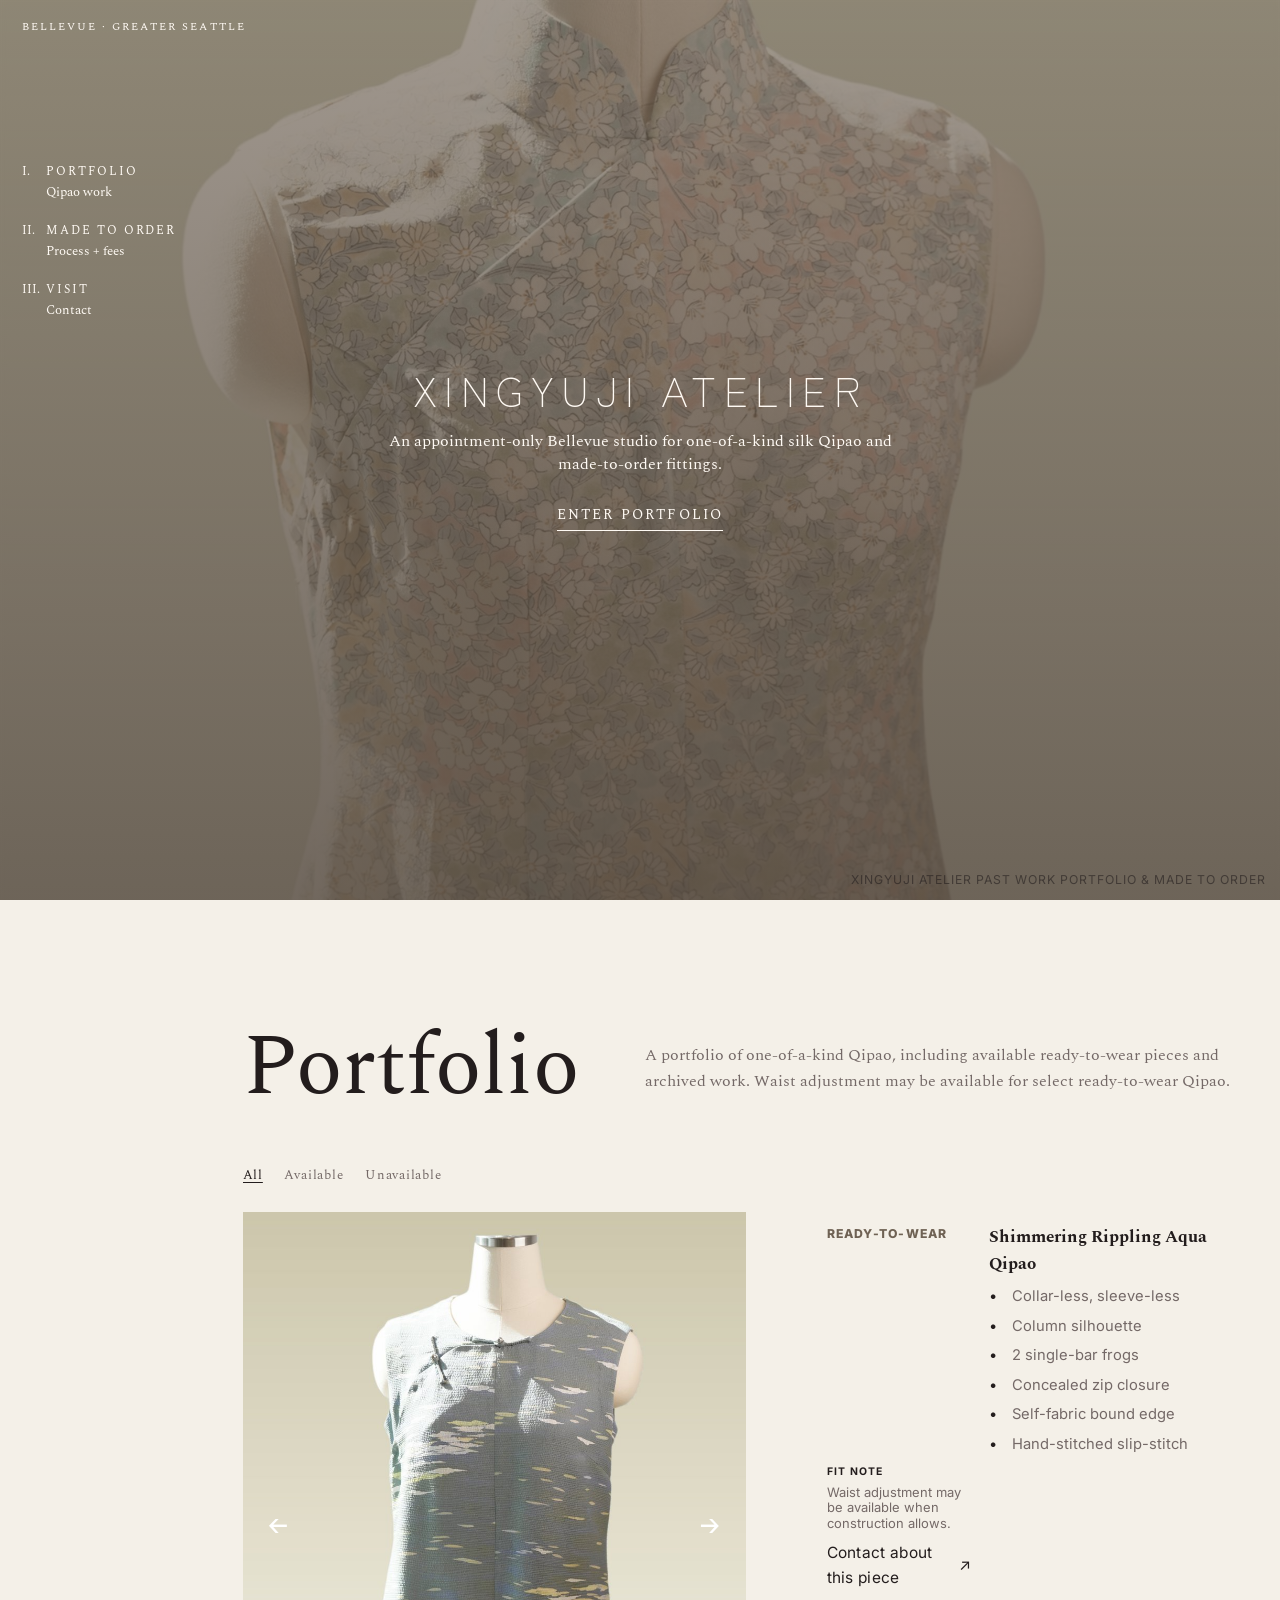
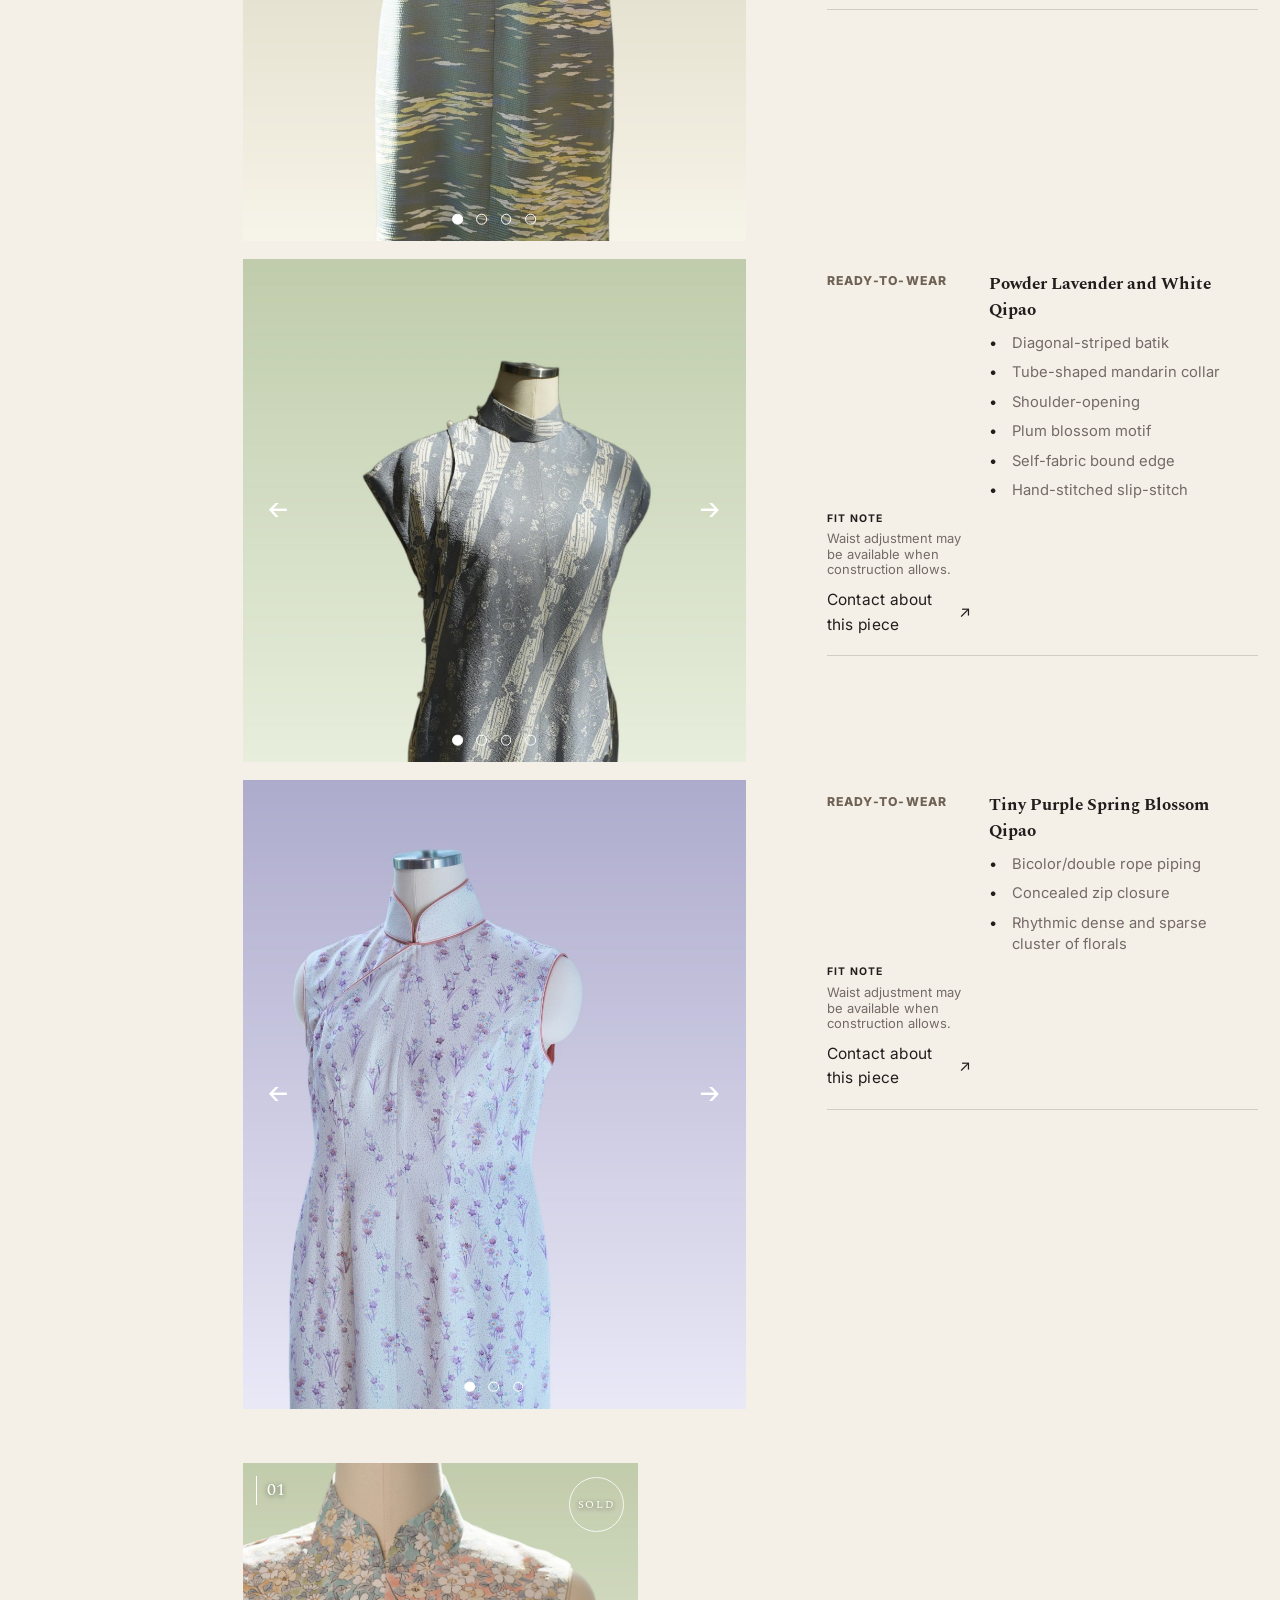
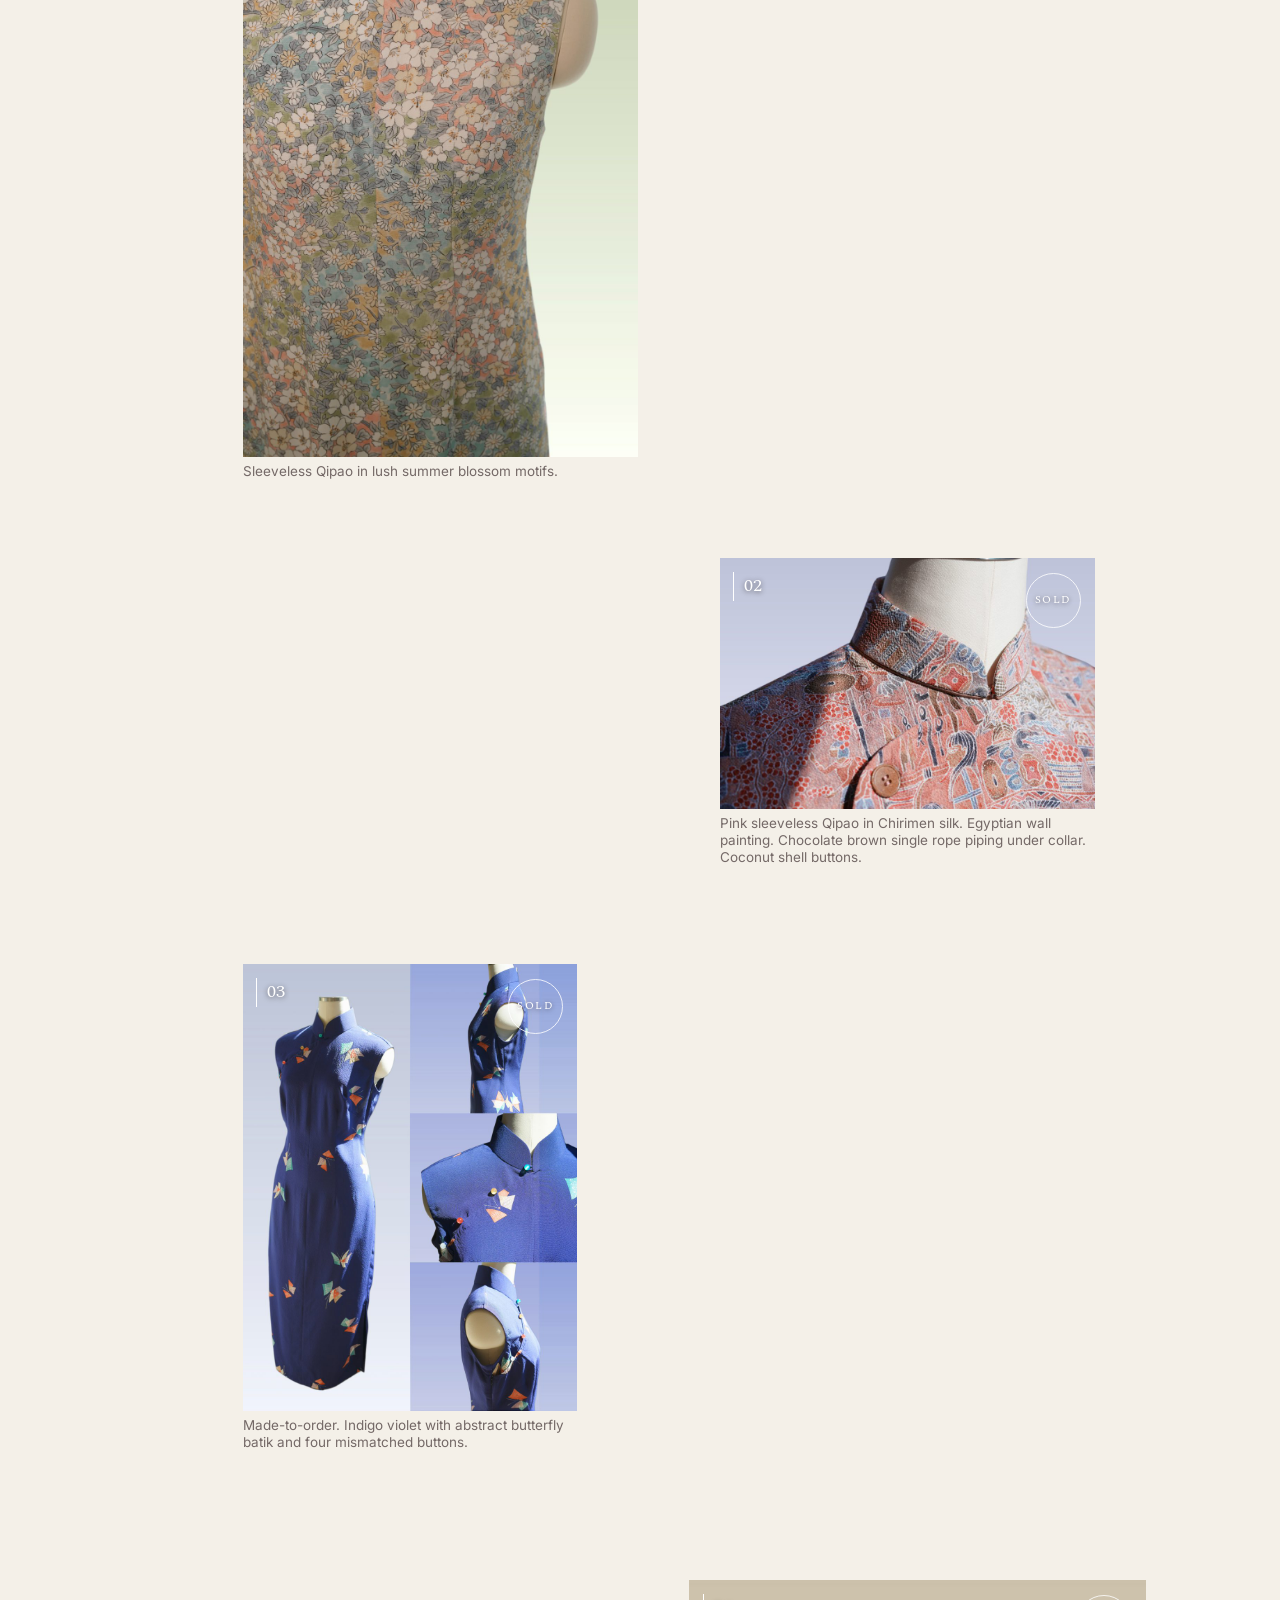
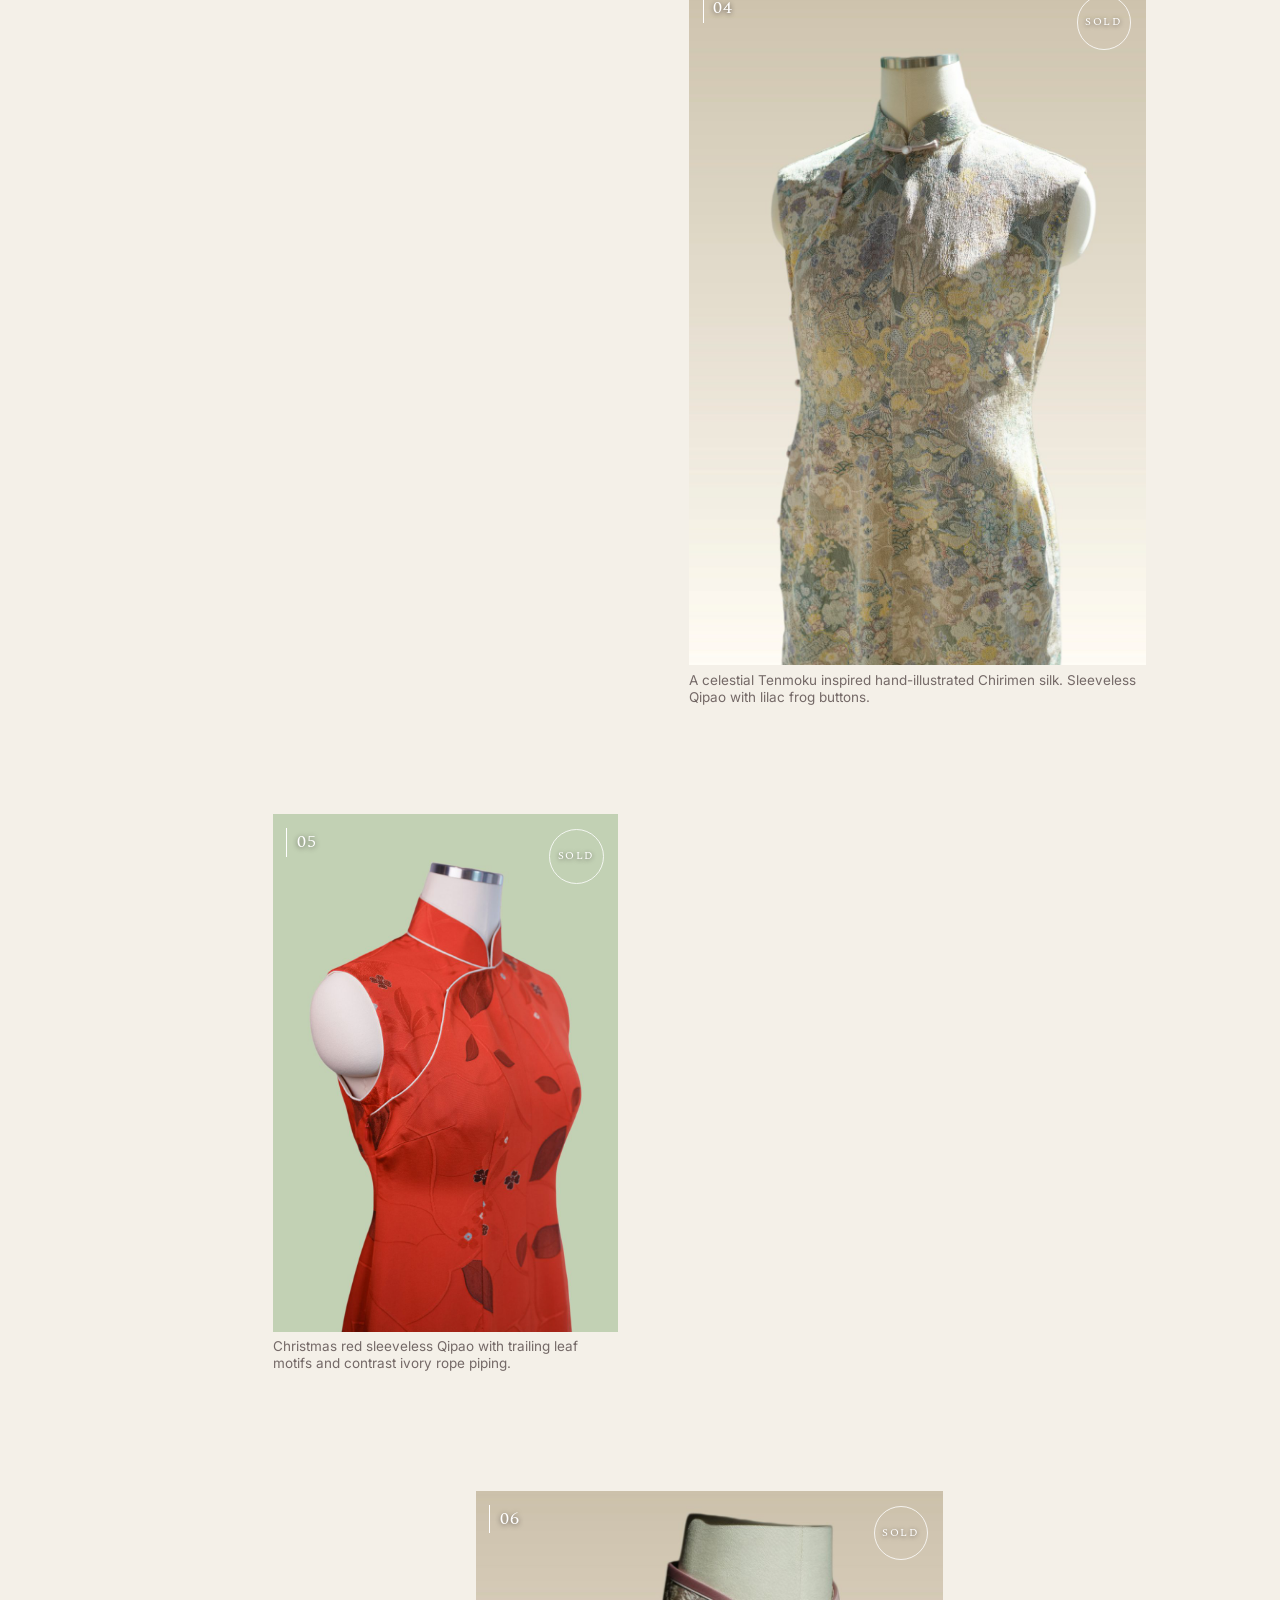
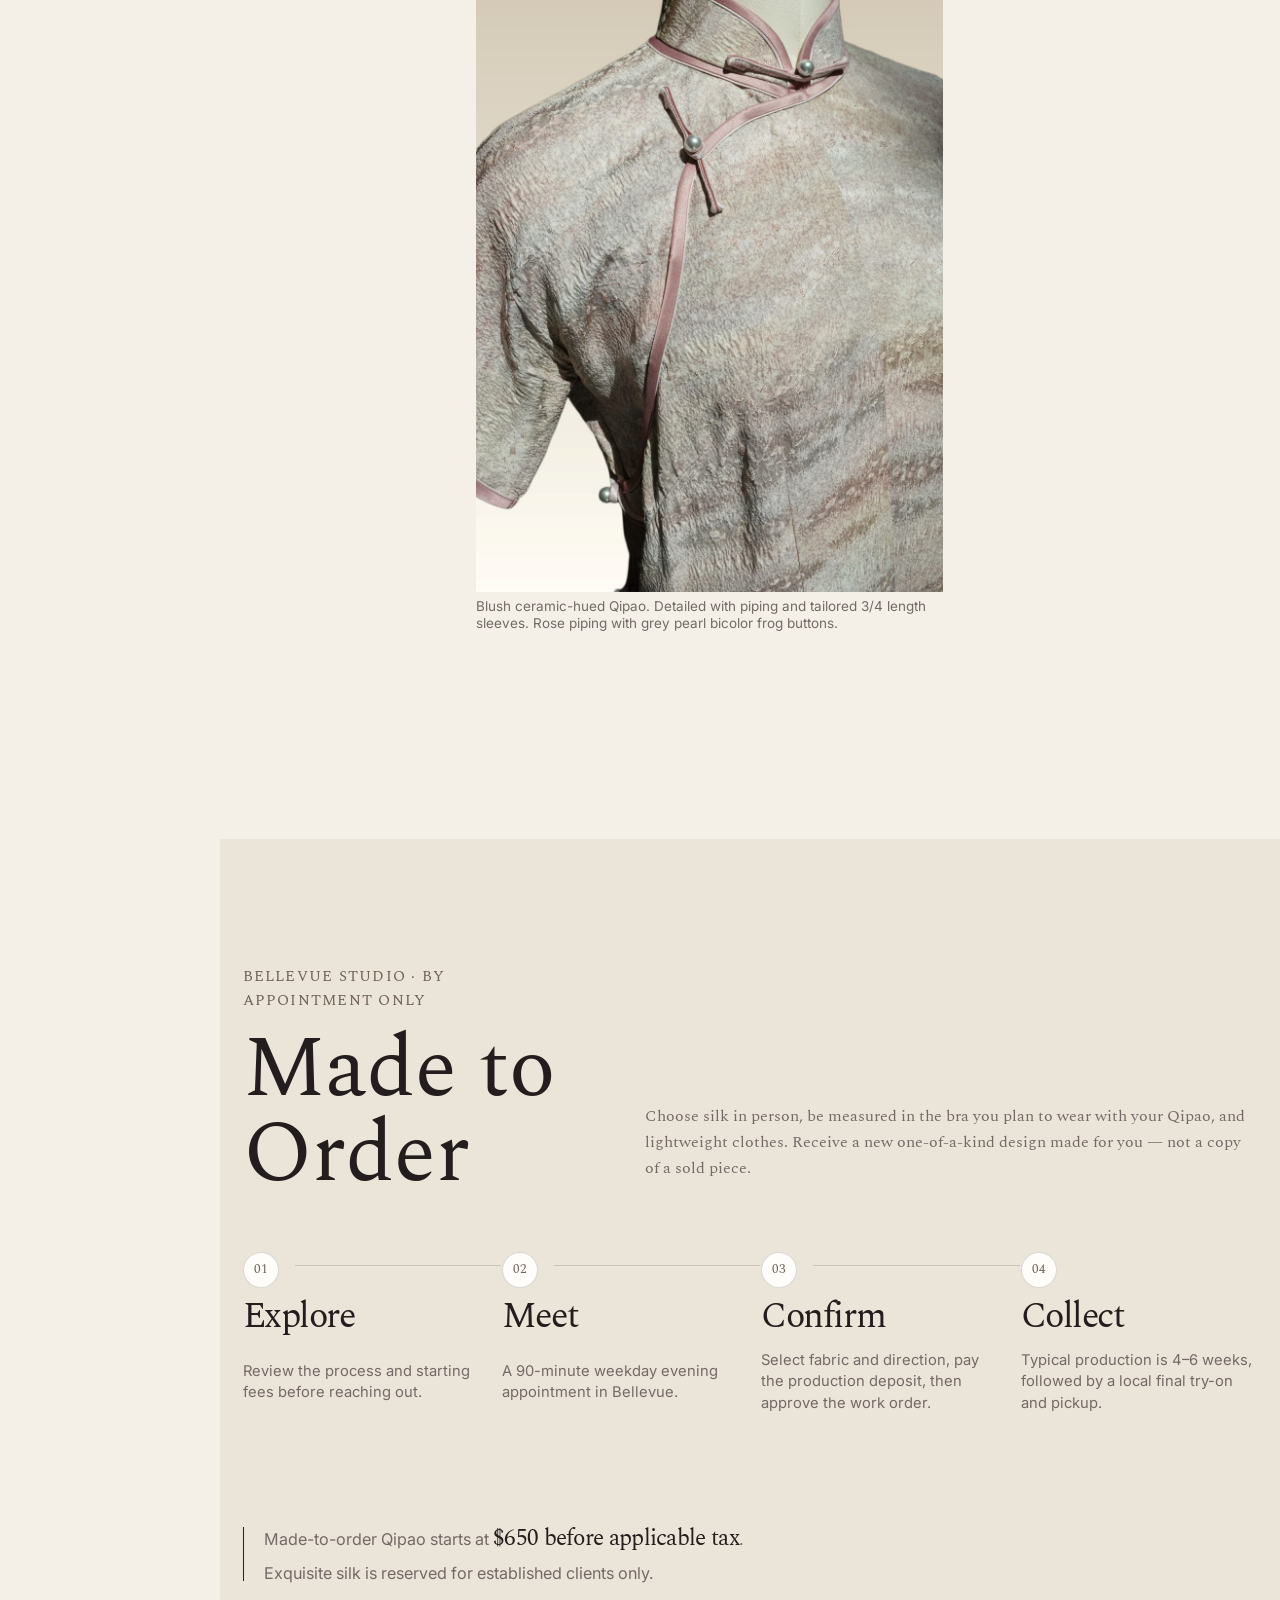
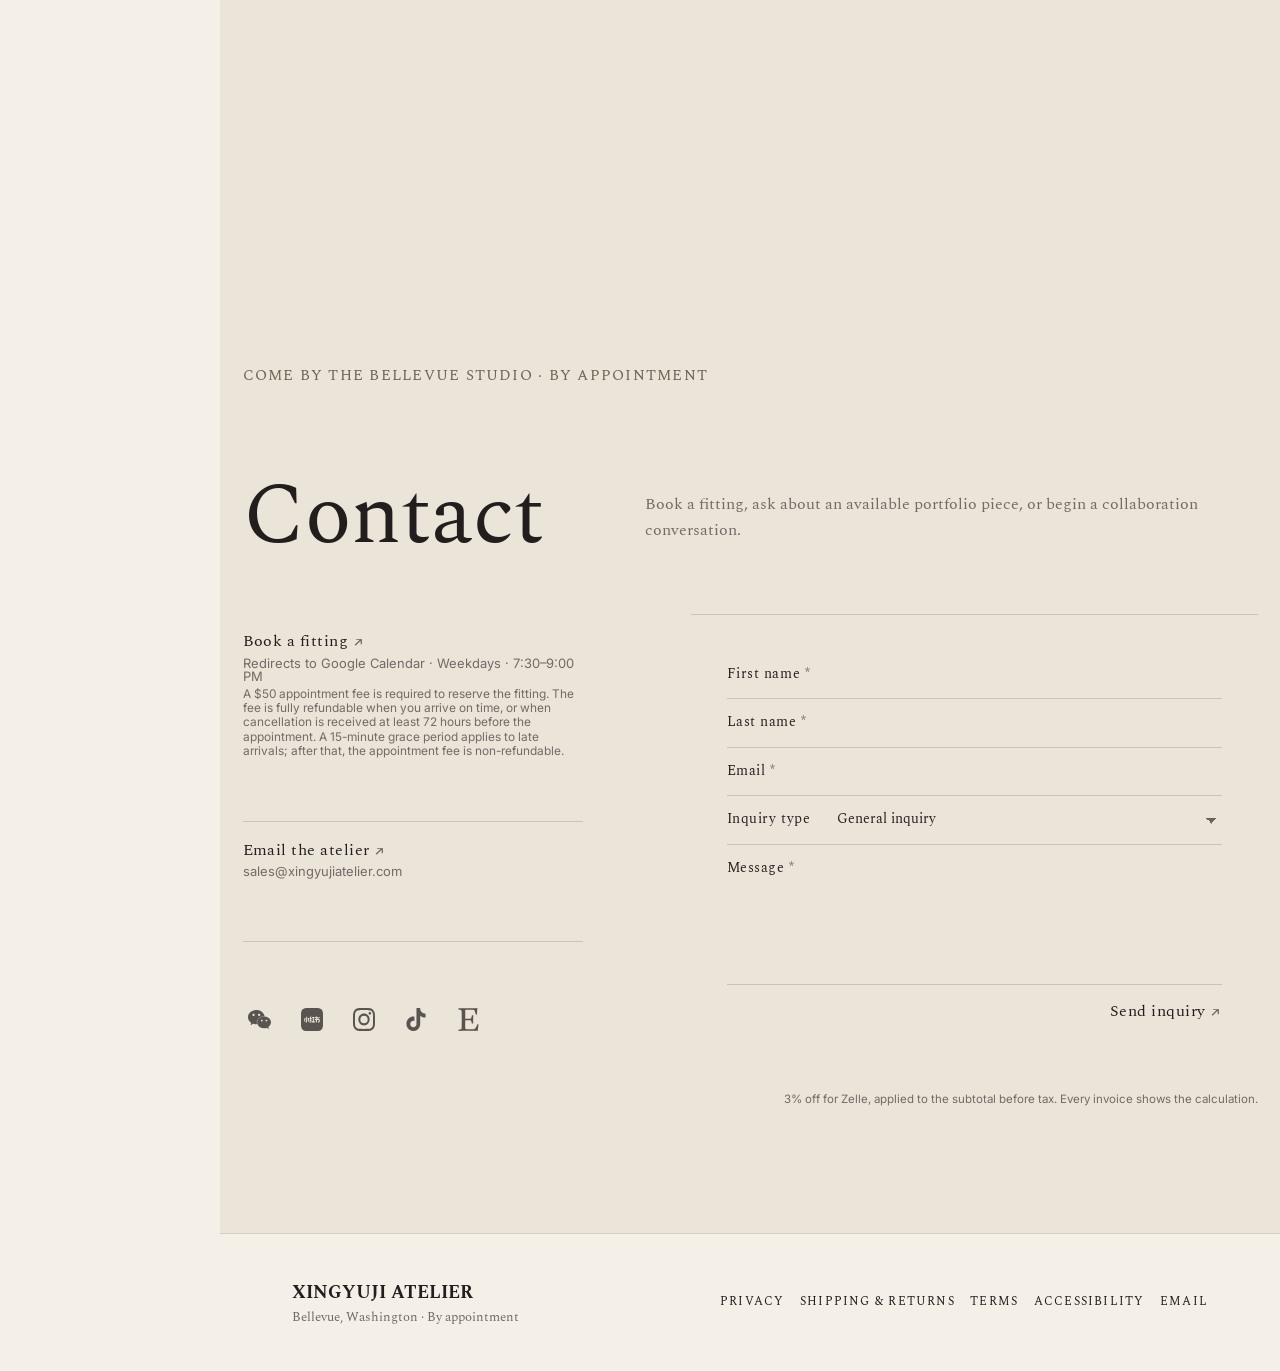
==== commit 3239e9b8: "Fix narrow-width layout and unify the button language (v1.5) Exported from the private xingyujiateli" ====
--- a/index.html
+++ b/index.html
@@ -90,6 +90,8 @@
       <span>XINGYUJI ATELIER</span>
     </a>
 
+    <button class="nav-toggle" type="button" id="nav-toggle" aria-expanded="false" aria-controls="site-nav">Menu</button>
+
     <nav class="site-nav" id="site-nav" aria-label="Primary navigation">
       <div class="nav-group">
         <span class="nav-number">I.</span>
@@ -117,10 +119,10 @@
         <p>A portfolio of one-of-a-kind Qipao, including available ready-to-wear pieces and archived work. Waist adjustment may be available for select ready-to-wear Qipao.</p>
       </div>
 
-      <div class="filter-group" aria-label="Filter Portfolio pieces">
-        <button class="filter is-active" type="button" data-gallery-filter="all">All</button>
-        <button class="filter" type="button" data-gallery-filter="available">Available</button>
-        <button class="filter" type="button" data-gallery-filter="unavailable">Unavailable</button>
+      <div class="filter-group" role="group" aria-label="Filter Portfolio pieces">
+        <button class="filter is-active" type="button" data-gallery-filter="all" aria-pressed="true">All</button>
+        <button class="filter" type="button" data-gallery-filter="available" aria-pressed="false">Available</button>
+        <button class="filter" type="button" data-gallery-filter="unavailable" aria-pressed="false">Unavailable</button>
       </div>
 
       <div class="gallery-grid">
@@ -134,36 +136,40 @@
               <img src="assets/web/imported/WEB-17QTUUPZ-IMG_2395-960.jpg"
                 srcset="assets/web/imported/WEB-17QTUUPZ-IMG_2395-960.jpg 960w"
                 sizes="(max-width: 780px) 100vw, 50vw" width="960" height="1440"
-                alt="Light floral Qipao on a dress form" loading="lazy" decoding="async">
-              <span class="piece-photo-id">Photo ID · WEB-17QTUUPZ</span>
+                alt="Shimmering Rippling Aqua Qipao full view" loading="lazy" decoding="async">
               <span class="piece-image-controls">
                 <button class="piece-image-arrow" type="button" data-image-previous aria-label="Previous photo">←</button>
-                <span class="piece-dot-nav" aria-label="More views of Shimmering Rippling Aqua Qipao">
-                  <button class="piece-image-control is-active" type="button" data-image="assets/web/imported/WEB-17QTUUPZ-IMG_2395-960.jpg" data-alt="Shimmering Rippling Aqua Qipao full view" data-photo-id="WEB-17QTUUPZ" aria-label="Full view"></button>
-                  <button class="piece-image-control" type="button" data-image="assets/web/imported/WEB-1W958MOK-IMG_2396-960.jpg" data-alt="Shimmering Rippling Aqua Qipao profile view" data-photo-id="WEB-1W958MOK" aria-label="Profile view"></button>
-                  <button class="piece-image-control" type="button" data-image="assets/web/imported/WEB-1EZ0QDLF-IMG_2397-960.jpg" data-alt="Shimmering Rippling Aqua Qipao construction detail" data-photo-id="WEB-1EZ0QDLF" aria-label="Construction detail"></button>
-                  <button class="piece-image-control" type="button" data-image="assets/web/imported/WEB-1S27E9NG-IMG_2399-960.jpg" data-alt="Shimmering Rippling Aqua Qipao material study" data-photo-id="WEB-1S27E9NG" aria-label="Material study"></button>
+                <span class="piece-dot-nav" role="group" aria-label="More views of Shimmering Rippling Aqua Qipao">
+                  <button class="piece-image-control is-active" type="button" data-image="assets/web/imported/WEB-17QTUUPZ-IMG_2395-960.jpg" data-alt="Shimmering Rippling Aqua Qipao full view" aria-label="Full view" aria-pressed="true"></button>
+                  <button class="piece-image-control" type="button" data-image="assets/web/imported/WEB-1W958MOK-IMG_2396-960.jpg" data-alt="Shimmering Rippling Aqua Qipao profile view" aria-label="Profile view" aria-pressed="false"></button>
+                  <button class="piece-image-control" type="button" data-image="assets/web/imported/WEB-1EZ0QDLF-IMG_2397-960.jpg" data-alt="Shimmering Rippling Aqua Qipao construction detail" aria-label="Construction detail" aria-pressed="false"></button>
+                  <button class="piece-image-control" type="button" data-image="assets/web/imported/WEB-1S27E9NG-IMG_2399-960.jpg" data-alt="Shimmering Rippling Aqua Qipao material study" aria-label="Material study" aria-pressed="false"></button>
                 </span>
                 <button class="piece-image-arrow" type="button" data-image-next aria-label="Next photo">→</button>
               </span>
             </span>
             </div>
-            <span class="piece-meta">
-              <span class="status">Ready-to-wear</span>
+            <div class="piece-meta">
+              <div class="piece-kicker">
+                <span class="status">Ready-to-wear</span>
+              </div>
               <strong>Shimmering Rippling Aqua Qipao</strong>
-              <ul class="piece-technique-list">
-                <li>Collar-less, sleeve-less</li>
-                <li>Column silhouette</li>
-                <li>2 single-bar frogs</li>
-                <li>Concealed zip closure</li>
-                <li>Self-fabric bound edge</li>
-                <li>Hand-stitched slip-stitch</li>
-              </ul>
+              <details class="piece-details" data-piece-details open>
+                <summary>Details</summary>
+                <ul class="piece-technique-list">
+                  <li>Collar-less, sleeve-less</li>
+                  <li>Column silhouette</li>
+                  <li>2 single-bar frogs</li>
+                  <li>Concealed zip closure</li>
+                  <li>Self-fabric bound edge</li>
+                  <li>Hand-stitched slip-stitch</li>
+                </ul>
+              </details>
               <span class="piece-inquiry">
                 <span class="piece-fitting-note">Waist adjustment may be available when construction allows.</span>
                 <a class="button piece-contact-link" href="#contact">Contact about this piece</a>
               </span>
-            </span>
+            </div>
           </div>
         </article>
 
@@ -174,36 +180,40 @@
               <img src="assets/web/imported/WEB-1ZMTDCJV-IMG_2595-960.jpg"
                 srcset="assets/web/imported/WEB-1ZMTDCJV-IMG_2595-960.jpg 960w"
                 sizes="(max-width: 780px) 100vw, 50vw" width="960" height="1440"
-                alt="Silver patterned Qipao detail on a dress form" loading="lazy" decoding="async">
-              <span class="piece-photo-id">Photo ID · WEB-1ZMTDCJV</span>
+                alt="Powder Lavender and White Qipao full view" loading="lazy" decoding="async">
               <span class="piece-image-controls">
                 <button class="piece-image-arrow" type="button" data-image-previous aria-label="Previous photo">←</button>
-                <span class="piece-dot-nav" aria-label="More views of Powder Lavender and White Qipao">
-                  <button class="piece-image-control is-active" type="button" data-image="assets/web/imported/WEB-1ZMTDCJV-IMG_2595-960.jpg" data-alt="Powder Lavender and White Qipao full view" data-photo-id="WEB-1ZMTDCJV" aria-label="Full view"></button>
-                  <button class="piece-image-control" type="button" data-image="assets/web/imported/WEB-1WJ7PQJ3-IMG_2597-960.jpg" data-alt="Powder Lavender and White Qipao profile view" data-photo-id="WEB-1WJ7PQJ3" aria-label="Profile view"></button>
-                  <button class="piece-image-control" type="button" data-image="assets/web/imported/WEB-1TCG8V3X-IMG_2599-960.jpg" data-alt="Powder Lavender and White Qipao construction detail" data-photo-id="WEB-1TCG8V3X" aria-label="Construction detail"></button>
-                  <button class="piece-image-control" type="button" data-image="assets/web/imported/WEB-1GWDEGMJ-IMG_2601-960.jpg" data-alt="Powder Lavender and White Qipao material study" data-photo-id="WEB-1GWDEGMJ" aria-label="Material study"></button>
+                <span class="piece-dot-nav" role="group" aria-label="More views of Powder Lavender and White Qipao">
+                  <button class="piece-image-control is-active" type="button" data-image="assets/web/imported/WEB-1ZMTDCJV-IMG_2595-960.jpg" data-alt="Powder Lavender and White Qipao full view" aria-label="Full view" aria-pressed="true"></button>
+                  <button class="piece-image-control" type="button" data-image="assets/web/imported/WEB-1WJ7PQJ3-IMG_2597-960.jpg" data-alt="Powder Lavender and White Qipao profile view" aria-label="Profile view" aria-pressed="false"></button>
+                  <button class="piece-image-control" type="button" data-image="assets/web/imported/WEB-1TCG8V3X-IMG_2599-960.jpg" data-alt="Powder Lavender and White Qipao construction detail" aria-label="Construction detail" aria-pressed="false"></button>
+                  <button class="piece-image-control" type="button" data-image="assets/web/imported/WEB-1GWDEGMJ-IMG_2601-960.jpg" data-alt="Powder Lavender and White Qipao material study" aria-label="Material study" aria-pressed="false"></button>
                 </span>
                 <button class="piece-image-arrow" type="button" data-image-next aria-label="Next photo">→</button>
               </span>
             </span>
             </div>
-            <span class="piece-meta">
-              <span class="status">Ready-to-wear</span>
+            <div class="piece-meta">
+              <div class="piece-kicker">
+                <span class="status">Ready-to-wear</span>
+              </div>
               <strong>Powder Lavender and White Qipao</strong>
-              <ul class="piece-technique-list">
-                <li>Diagonal-striped batik</li>
-                <li>Tube-shaped mandarin collar</li>
-                <li>Shoulder-opening</li>
-                <li>Plum blossom motif</li>
-                <li>Self-fabric bound edge</li>
-                <li>Hand-stitched slip-stitch</li>
-              </ul>
+              <details class="piece-details" data-piece-details open>
+                <summary>Details</summary>
+                <ul class="piece-technique-list">
+                  <li>Diagonal-striped batik</li>
+                  <li>Tube-shaped mandarin collar</li>
+                  <li>Shoulder-opening</li>
+                  <li>Plum blossom motif</li>
+                  <li>Self-fabric bound edge</li>
+                  <li>Hand-stitched slip-stitch</li>
+                </ul>
+              </details>
               <span class="piece-inquiry">
                 <span class="piece-fitting-note">Waist adjustment may be available when construction allows.</span>
                 <a class="button piece-contact-link" href="#contact">Contact about this piece</a>
               </span>
-            </span>
+            </div>
           </div>
         </article>
 
@@ -214,32 +224,36 @@
               <img src="assets/web/imported/WEB-GP5LI8LI-IMG_2260-960.jpg"
                 srcset="assets/web/imported/WEB-GP5LI8LI-IMG_2260-960.jpg 960w"
                 sizes="(max-width: 780px) 100vw, 50vw" width="960" height="1440"
-                alt="Tiny purple spring blossom Qipao full view" loading="lazy" decoding="async">
-              <span class="piece-photo-id">Photo ID · WEB-GP5LI8LI</span>
+                alt="Tiny Purple Spring Blossom Qipao full view" loading="lazy" decoding="async">
               <span class="piece-image-controls">
                 <button class="piece-image-arrow" type="button" data-image-previous aria-label="Previous photo">←</button>
-                <span class="piece-dot-nav" aria-label="More views of Tiny purple spring blossom">
-                  <button class="piece-image-control is-active" type="button" data-image="assets/web/imported/WEB-GP5LI8LI-IMG_2260-960.jpg" data-alt="Tiny purple spring blossom Qipao full view" data-photo-id="WEB-GP5LI8LI" aria-label="Full view"></button>
-                  <button class="piece-image-control" type="button" data-image="assets/web/imported/WEB-CKF9MUKI-IMG_2261-960.jpg" data-alt="Tiny purple spring blossom Qipao profile view" data-photo-id="WEB-CKF9MUKI" aria-label="Profile view"></button>
-                  <button class="piece-image-control" type="button" data-image="assets/web/imported/WEB-O2KZNOH7-IMG_2263-960.jpg" data-alt="Tiny purple spring blossom Qipao construction detail" data-photo-id="WEB-O2KZNOH7" aria-label="Construction detail"></button>
+                <span class="piece-dot-nav" role="group" aria-label="More views of Tiny Purple Spring Blossom Qipao">
+                  <button class="piece-image-control is-active" type="button" data-image="assets/web/imported/WEB-GP5LI8LI-IMG_2260-960.jpg" data-alt="Tiny Purple Spring Blossom Qipao full view" aria-label="Full view" aria-pressed="true"></button>
+                  <button class="piece-image-control" type="button" data-image="assets/web/imported/WEB-CKF9MUKI-IMG_2261-960.jpg" data-alt="Tiny Purple Spring Blossom Qipao profile view" aria-label="Profile view" aria-pressed="false"></button>
+                  <button class="piece-image-control" type="button" data-image="assets/web/imported/WEB-O2KZNOH7-IMG_2263-960.jpg" data-alt="Tiny Purple Spring Blossom Qipao construction detail" aria-label="Construction detail" aria-pressed="false"></button>
                 </span>
                 <button class="piece-image-arrow" type="button" data-image-next aria-label="Next photo">→</button>
               </span>
             </span>
             </div>
-            <span class="piece-meta">
-              <span class="status">Ready-to-wear</span>
-              <strong>Tiny purple spring blossom</strong>
-              <ul class="piece-technique-list">
-                <li>Bicolor/double rope piping</li>
-                <li>Concealed zip closure</li>
-                <li>Rhythmic dense and sparse cluster of florals</li>
-              </ul>
+            <div class="piece-meta">
+              <div class="piece-kicker">
+                <span class="status">Ready-to-wear</span>
+              </div>
+              <strong>Tiny Purple Spring Blossom Qipao</strong>
+              <details class="piece-details" data-piece-details open>
+                <summary>Details</summary>
+                <ul class="piece-technique-list">
+                  <li>Bicolor/double rope piping</li>
+                  <li>Concealed zip closure</li>
+                  <li>Rhythmic dense and sparse cluster of florals</li>
+                </ul>
+              </details>
               <span class="piece-inquiry">
                 <span class="piece-fitting-note">Waist adjustment may be available when construction allows.</span>
                 <a class="button piece-contact-link" href="#contact">Contact about this piece</a>
               </span>
-            </span>
+            </div>
           </div>
         </article>
 
@@ -360,7 +374,7 @@
             Every other icon stays hidden and non-clickable until a URL is
             supplied, so no dead link or 404 can ever ship.
           -->
-          <div class="social-links" aria-label="Social links" hidden>
+          <div class="social-links" role="group" aria-label="Social links" hidden>
             <a class="social-icon" data-social="wechat" data-qr="wechat-qr-dialog" data-qr-label="WeChat" aria-label="WeChat" hidden>
               <img src="assets/icons/wechat.svg" alt="" aria-hidden="true">
             </a>
@@ -381,10 +395,10 @@
 
         <form class="contact-form" id="contact-form">
           <div class="field-pair">
-            <label><span class="field-label">First name <span class="required-mark" aria-hidden="true">*</span></span><input name="first-name" required></label>
-            <label><span class="field-label">Last name <span class="required-mark" aria-hidden="true">*</span></span><input name="last-name" required></label>
-          </div>
-          <label><span class="field-label">Email <span class="required-mark" aria-hidden="true">*</span></span><input name="email" type="email" required></label>
+            <label><span class="field-label">First name <span class="required-mark" aria-hidden="true">*</span></span><input name="first-name" autocomplete="given-name" required></label>
+            <label><span class="field-label">Last name <span class="required-mark" aria-hidden="true">*</span></span><input name="last-name" autocomplete="family-name" required></label>
+          </div>
+          <label><span class="field-label">Email <span class="required-mark" aria-hidden="true">*</span></span><input name="email" type="email" autocomplete="email" required></label>
           <label>
             <span class="field-label">Inquiry type</span>
             <select name="inquiry-type" id="inquiry-type">
@@ -423,14 +437,18 @@
     </nav>
   </footer>
 
-  <dialog class="qr-dialog" id="wechat-qr-dialog" aria-label="WeChat QR code">
-    <button class="dialog-close" type="button" data-close-qr aria-label="Close WeChat QR code">×</button>
-    <img class="qr-image" src="assets/icons/wechat-qr-code.jpg" alt="XINGYUJI ATELIER WeChat QR code">
+  <dialog class="qr-dialog" id="wechat-qr-dialog" tabindex="-1" aria-label="WeChat QR code">
+    <div class="qr-panel">
+      <img class="qr-image" src="assets/icons/wechat-qr-code.jpg" alt="XINGYUJI ATELIER WeChat QR code">
+    </div>
+    <button class="qr-dismiss" type="button" data-close-qr aria-label="Close WeChat QR code">Tap anywhere to close</button>
   </dialog>
 
-  <dialog class="qr-dialog" id="rednote-qr-dialog" aria-label="RedNote QR code">
-    <button class="dialog-close" type="button" data-close-qr aria-label="Close RedNote QR code">×</button>
-    <img class="qr-image" src="assets/icons/rednote-qr-code.jpg" alt="XINGYUJI ATELIER RedNote QR code">
+  <dialog class="qr-dialog" id="rednote-qr-dialog" tabindex="-1" aria-label="RedNote QR code">
+    <div class="qr-panel">
+      <img class="qr-image" src="assets/icons/rednote-qr-code.jpg" alt="XINGYUJI ATELIER RedNote QR code">
+    </div>
+    <button class="qr-dismiss" type="button" data-close-qr aria-label="Close RedNote QR code">Tap anywhere to close</button>
   </dialog>
 
   <div class="toast" id="toast" role="status" aria-live="polite"></div>
--- a/styles.css
+++ b/styles.css
@@ -1,4 +1,4 @@
-@import url("https://fonts.googleapis.com/css2?family=Gowun+Batang:wght@400&family=Inter:wght@300..600&family=Spectral:wght@400;700&family=Zen+Kaku+Gothic+New:wght@300&display=swap");
+@import url("https://fonts.googleapis.com/css2?family=Inter:wght@300..600&family=Spectral:wght@400;700&family=Zen+Kaku+Gothic+New:wght@300;400&display=swap");
 
 :root {
   --ivory: #fffaf4;
@@ -13,7 +13,6 @@
   --shadow: 0 24px 70px rgba(57, 48, 40, 0.13);
   --serif: Spectral, "Iowan Old Style", "Palatino Linotype", serif;
   --sans: Inter, "Segoe UI", sans-serif;
-  --cjk: "Gowun Batang", Spectral, "Palatino Linotype", serif;
   --wordmark: "Zen Kaku Gothic New", sans-serif;
 
   /* Viewport aliases. Small-viewport units so the mobile browser URL bar
@@ -31,6 +30,9 @@
   /* Reserved height. app.js overwrites this with the header's measured
      height so anchor offsets stay correct if the nav wraps. */
   --header-height-actual: var(--header-height);
+  /* The banner sits in normal flow above the entry screen, so the entry has
+     to subtract it to stay exactly one viewport tall. app.js measures it. */
+  --banner-height-actual: 0px;
 
   /* Spacing ladder. Rescaled wholesale per breakpoint instead of being
      overridden component by component. */
@@ -117,11 +119,15 @@
   top: 1rem;
 }
 
+/* Below 781px this is a quiet strip at the top of the page rather than a black
+   bar: it was the only pure-black element on the site and read as a system
+   notice. Above 781px it becomes a muted caption pinned bottom-right, so the
+   colours here are overridden there. */
 .prototype-banner {
   position: relative;
   z-index: 60;
-  color: #fff;
-  background: var(--ink);
+  color: var(--muted);
+  background: var(--canvas-soft);
   text-align: center;
   letter-spacing: 0.08em;
   text-transform: uppercase;
@@ -166,8 +172,6 @@
   align-items: flex-start;
 }
 
-.entry h1,
-.wordmark,
 h1,
 h2,
 h3 {
@@ -175,6 +179,9 @@
   font-weight: 400;
 }
 
+/* Both wordmarks are the same face. The entry headline is a display size, so
+   it takes Light; the header mark is 0.66rem, where Light goes fragile, so it
+   takes Regular. */
 .entry h1 {
   margin: 0;
   font-family: var(--wordmark);
@@ -198,17 +205,24 @@
   text-transform: uppercase;
 }
 
+/* One button language at every width: a squared block in letterspaced serif
+   caps. Above 781px this used to be the only place it applied, which left
+   phones on the older pill. */
 .button {
   display: inline-flex;
   justify-content: center;
   align-items: center;
-  min-height: 3.1rem;
-  padding: 0.8rem 1.35rem;
+  min-height: 44px;
+  padding: 0.95rem 1.7rem;
   border: 1px solid transparent;
-  border-radius: 999px;
+  border-radius: 0;
   cursor: pointer;
-  font-weight: 700;
+  font-family: var(--serif);
+  font-size: 0.72rem;
+  font-weight: 400;
+  letter-spacing: 0.16em;
   text-decoration: none;
+  text-transform: uppercase;
   transition: transform 180ms ease, box-shadow 180ms ease, background 180ms ease;
 }
 
@@ -231,6 +245,23 @@
   color: var(--ink);
   background: linear-gradient(110deg, #e8dfd1, #cfc2b1);
   box-shadow: 0 12px 30px rgba(111, 98, 84, 0.18);
+}
+
+/* The entry call to action is a rule-underlined word, not a filled block, at
+   every width. It sits on the opening image, where a solid fill reads as a
+   web form rather than a cover. */
+.entry .button {
+  position: relative;
+  min-height: auto;
+  padding: 0.2rem 0;
+  border: 0;
+  border-bottom: 1px solid currentColor;
+  border-radius: 0;
+  color: inherit;
+  background: transparent;
+  font-family: var(--serif);
+  font-size: 0.75rem;
+  font-weight: 400;
 }
 
 .site-header {
@@ -249,20 +280,37 @@
   display: flex;
   align-items: center;
   gap: 0.75rem;
+  font-family: var(--wordmark);
   font-size: 0.95rem;
+  font-weight: 400;
   letter-spacing: 0.08em;
   text-decoration: none;
 }
 
+/* Reserved for the atelier mark. Hidden until there is a logo to place, so
+   the wordmark sits flush with the header inset rather than behind an empty
+   circle. Give this a size and remove display:none to bring it back. */
 .logo-space {
-  width: 2.1rem;
-  height: 2.1rem;
-  border: 1px solid var(--accent-dark);
-  border-radius: 50%;
+  display: none;
 }
 
 .site-nav {
   display: flex;
+}
+
+/* Only ever rendered below 781px, where the header collapses to a single row.
+   The desktop rail shows every link at once and needs no disclosure. */
+.nav-toggle {
+  display: none;
+  padding: 0;
+  border: 0;
+  background: transparent;
+  color: var(--accent-dark);
+  font-family: var(--sans);
+  font-size: 0.7rem;
+  letter-spacing: 0.1em;
+  text-transform: uppercase;
+  cursor: pointer;
 }
 
 .site-nav a {
@@ -309,22 +357,40 @@
 
 .filter-group {
   display: flex;
-  flex-wrap: wrap;
-  gap: 0.65rem;
+  flex-wrap: nowrap;
+  gap: 1.35rem;
   margin-bottom: 2rem;
+  overflow-x: auto;
+  scrollbar-width: none;
+}
+
+.filter-group::-webkit-scrollbar {
+  display: none;
 }
 
 .filter {
-  padding: 0.65rem 1rem;
-  border: 1px solid var(--line);
-  border-radius: 999px;
+  display: inline-flex;
+  flex: 0 0 auto;
+  align-items: center;
+  padding: 0;
+  border: 0;
+  border-radius: 0;
+  color: var(--muted);
   background: transparent;
   cursor: pointer;
+  font-family: var(--serif);
+  font-size: 0.8rem;
+  font-weight: 400;
+  letter-spacing: 0.06em;
+  text-decoration: none;
 }
 
 .filter.is-active {
-  color: white;
-  background: var(--ink);
+  color: var(--ink);
+  background: transparent;
+  text-decoration: underline;
+  text-decoration-thickness: 1px;
+  text-underline-offset: 6px;
 }
 
 .gallery-grid {
@@ -348,8 +414,14 @@
   align-items: start;
 }
 
+/* The photograph leads: giving the media track a real minimum stops the meta
+   column from taking the free space first. With a 0 minimum the meta column's
+   own 16rem base won the distribution, leaving the photo narrower than its own
+   caption at every width below about 1280px. */
 .piece-layout-available {
-  grid-template-columns: minmax(0, var(--piece-media-width, min(48vw, 34rem))) minmax(16rem, 26rem);
+  grid-template-columns:
+    minmax(min(100%, 20rem), var(--piece-media-width, min(48vw, 34rem)))
+    minmax(16rem, 26rem);
 }
 
 .piece-media {
@@ -394,6 +466,10 @@
   padding-top: 0.4rem;
 }
 
+.piece-kicker {
+  display: contents;
+}
+
 .piece-meta strong {
   font-family: var(--serif);
   font-size: 1.35rem;
@@ -426,32 +502,46 @@
 
 .piece-dot-nav {
   position: absolute;
-  bottom: 0.85rem;
+  bottom: 0;
   left: 50%;
   display: inline-flex;
-  gap: 0.38rem;
+  gap: 0;
   align-items: center;
   transform: translateX(-50%);
   color: white;
   pointer-events: auto;
 }
 
+/* The mark stays a 0.48rem dot; the button around it grows to 24x44 so the
+   control clears the minimum target size without changing what is drawn. */
 .piece-image-control {
-  width: 0.48rem;
-  height: 0.48rem;
+  position: relative;
+  width: 1.35rem;
+  height: 2.45rem;
   padding: 0;
-  border: 1px solid currentColor;
-  border-radius: 50%;
+  border: 0;
   color: var(--accent-dark);
   background: transparent;
   cursor: pointer;
 }
 
+.piece-image-control::after {
+  position: absolute;
+  top: 50%;
+  left: 50%;
+  width: 0.48rem;
+  height: 0.48rem;
+  border: 1px solid currentColor;
+  border-radius: 50%;
+  content: "";
+  transform: translate(-50%, -50%);
+}
+
 .piece-image-controls .piece-image-control {
   color: white;
 }
 
-.piece-image-control.is-active {
+.piece-image-control.is-active::after {
   background: currentColor;
 }
 
@@ -482,13 +572,16 @@
   font-size: 0.86rem;
   font-weight: 400;
   letter-spacing: 0.02em;
-}
-
+  text-transform: none;
+}
+
+/* Not nowrap: the meta column narrows between 1051px and 1100px, and a single
+   unbreakable sentence there widened the whole document. It still sits on one
+   line wherever the column is wide enough. */
 .piece-fitting-note {
   color: var(--muted);
   font-size: 0.72rem;
   line-height: 1.2;
-  white-space: nowrap;
 }
 
 .piece-technique-list {
@@ -511,6 +604,10 @@
 .piece-technique-list li::before {
   color: var(--ink);
   content: "•";
+}
+
+.piece-details > summary {
+  display: none;
 }
 
 .piece-inquiry {
@@ -527,10 +624,6 @@
   font-size: 0.58rem;
   font-weight: 700;
   letter-spacing: 0.12em;
-}
-
-.cjk-text {
-  font-family: var(--cjk);
 }
 
 .piece-contact-link::after {
@@ -597,10 +690,6 @@
   letter-spacing: 0.14em;
   text-transform: uppercase;
   text-shadow: 0 1px 4px rgba(35, 29, 29, 0.6);
-}
-
-.piece-photo-id {
-  display: none;
 }
 
 .split-heading {
@@ -768,6 +857,7 @@
   letter-spacing: 0.03em;
   line-height: 1.05;
   text-decoration: none;
+  text-transform: none;
   cursor: pointer;
 }
 
@@ -790,8 +880,8 @@
   display: block;
   margin-top: 0.18rem;
   color: var(--muted);
-  font-size: 0.72rem;
-  line-height: 1.16;
+  font-size: var(--text-label);
+  line-height: 1.2;
 }
 
 .social-links {
@@ -985,14 +1075,14 @@
 .policy-header .wordmark {
   font-family: var(--wordmark);
   font-size: 0.86rem;
-  font-weight: 300;
+  font-weight: 400;
   letter-spacing: 0.18em;
   line-height: 1;
   text-decoration: none;
 }
 
 .policy-header .wordmark strong {
-  font-weight: 300;
+  font-weight: 400;
 }
 
 .policy-header .text-link {
@@ -1080,21 +1170,10 @@
   backdrop-filter: blur(6px);
 }
 
-.dialog-close {
-  position: absolute;
-  top: 1rem;
-  right: 1rem;
-  display: grid;
-  width: 2.5rem;
-  height: 2.5rem;
-  place-items: center;
-  border: 1px solid var(--line);
-  border-radius: 50%;
-  background: transparent;
-  cursor: pointer;
-  font-size: 1.5rem;
-}
-
+/* The QR sits on an ivory mat and every control stays off it: a close mark on
+   the code covered the top-right finder square, which is the part a scanner
+   needs most. The dismiss line sits below the panel on the backdrop, and since
+   app.js also closes on a backdrop click it doubles as the instruction. */
 .qr-dialog {
   width: fit-content;
   max-width: min(90vw, 24rem);
@@ -1105,11 +1184,44 @@
   text-align: center;
 }
 
+/* Gate the layout on [open]. A bare `display` on a dialog comes from the author
+   origin and so beats the UA's `dialog:not([open]){display:none}` regardless of
+   specificity, which leaves the dialog rendered in the page flow and, because
+   closeQr() bails when .open is false, impossible to dismiss. */
+.qr-dialog[open] {
+  display: grid;
+  justify-items: center;
+  gap: 0.9rem;
+}
+
+.qr-dialog:focus {
+  outline: 0;
+}
+
+.qr-panel {
+  padding: 1.1rem;
+  background: var(--ivory);
+  box-shadow: var(--shadow);
+}
+
 .qr-image {
   display: block;
   width: min(100%, 18rem);
   margin: 0 auto;
   background: white;
+}
+
+.qr-dismiss {
+  min-height: 44px;
+  padding: 0 0.5rem;
+  border: 0;
+  background: transparent;
+  color: rgba(255, 250, 244, 0.72);
+  cursor: pointer;
+  font-family: var(--serif);
+  font-size: 0.62rem;
+  letter-spacing: 0.14em;
+  text-transform: uppercase;
 }
 
 .toast {
@@ -1249,10 +1361,13 @@
     text-align: right;
   }
 
+  /* Option C: a warm wash in the palette brown rather than the near-black
+     scrim. The photograph keeps its own colour — no brightness filter — and
+     the wash alone gives the light wordmark a calm field to sit on. */
   .entry {
     display: block;
     color: #fffaf4;
-    background: #322d31;
+    background: #5a4f44;
   }
 
   .entry-art {
@@ -1262,13 +1377,11 @@
 
   .entry-art::before {
     z-index: 1;
-    background:
-      linear-gradient(90deg, rgba(31, 25, 27, 0.38), rgba(31, 25, 27, 0.02) 55%),
-      linear-gradient(0deg, rgba(31, 25, 27, 0.26), transparent 45%);
+    background: linear-gradient(0deg, rgba(90, 79, 68, 0.86), rgba(111, 98, 84, 0.66));
   }
 
   .entry-photo {
-    filter: saturate(0.72) contrast(1.02) brightness(0.84);
+    filter: saturate(0.72) contrast(1.02);
   }
 
   .entry-content {
@@ -1306,19 +1419,6 @@
     font-family: var(--serif);
     font-size: 0.88rem;
     line-height: 1.45;
-  }
-
-  .entry .button {
-    min-height: auto;
-    padding: 0.2rem 0;
-    border: 0;
-    border-bottom: 1px solid currentColor;
-    border-radius: 0;
-    color: inherit;
-    background: transparent;
-    font-family: var(--serif);
-    font-size: 0.75rem;
-    font-weight: 400;
   }
 
   .site-header {
@@ -1342,14 +1442,8 @@
 
   .wordmark {
     gap: 0.6rem;
-    font-family: var(--serif);
-    font-size: 0.66rem;
+    font-size: var(--text-body);
     letter-spacing: 0.14em;
-  }
-
-  .logo-space {
-    width: 1.25rem;
-    height: 1.25rem;
   }
 
   .site-nav {
@@ -1414,20 +1508,10 @@
   }
 
   .filter {
-    padding: 0;
-    border: 0;
-    border-radius: 0;
-    color: var(--muted);
-    background: transparent;
-    font-family: var(--serif);
     font-size: 0.72rem;
-    text-decoration: none;
   }
 
   .filter.is-active {
-    color: var(--ink);
-    background: transparent;
-    text-decoration: underline;
     text-underline-offset: 0.25em;
   }
 
@@ -1476,10 +1560,6 @@
 
   .gallery-section {
     background: var(--canvas);
-  }
-
-  .button {
-    border-radius: 0;
   }
 
   .contact-layout {
@@ -1512,6 +1592,26 @@
   .process-grid article::before {
     display: none;
   }
+
+  /* Below 1050px the two-column piece no longer has room for both tracks: the
+     meta column's 16rem minimum starves the photograph, which fell to 83px
+     wide at 781px and stayed narrower than its own caption up to ~1280px. The
+     photograph leads a portfolio, so it takes the full column here and the
+     meta sits under it, still in the desktop presentation. The ceiling matches
+     the widest the photo ever reaches on desktop, so it never overshoots. */
+  .piece-layout,
+  .piece-layout-available {
+    grid-template-columns: minmax(0, 1fr);
+    gap: var(--space-24);
+  }
+
+  .piece-layout-available .piece-media {
+    max-width: 34rem;
+  }
+
+  .piece-layout-available .piece-meta {
+    max-width: 34rem;
+  }
 }
 
 /* Mobile. The grid gets coarser (12 -> 6 columns) rather than being abandoned,
@@ -1521,7 +1621,7 @@
     --columns: 6;
     --inset: 1.25rem;
     --gutter: 0.75rem;
-    --header-height: 6.35rem;
+    --header-height: 4rem;
     --space-24: 1.25rem;
     --space-32: 1.5rem;
     --space-40: 1.75rem;
@@ -1552,15 +1652,25 @@
       max(0.75rem, env(safe-area-inset-right))
       0.35rem
       max(0.75rem, env(safe-area-inset-left));
-    font-size: 0.66rem;
-    letter-spacing: 0.03em;
-  }
-
+    border-bottom: 1px solid var(--line);
+    font-size: var(--text-label);
+    letter-spacing: 0.1em;
+  }
+
+  /* The banner is in normal flow here (it is position:fixed above 781px), so
+     the entry subtracts it to stay exactly one viewport tall. Both rows are
+     flexible so the photograph keeps a fixed share instead of absorbing every
+     spare pixel: with an `auto` copy row it grew to 62% of a tall phone and
+     70% at 768px. The copy row's `max-content` minimum is what stops the CTA
+     being clipped at 320x568, where the eyebrow, wordmark, statement and
+     button need more than the ratio would otherwise give them. `auto` is not
+     enough there: it resolves below the copy's real height and the button
+     overflows. */
   .entry {
     grid-template-columns: 1fr;
-    grid-template-rows: minmax(0, 58%) minmax(0, 42%);
-    min-height: calc(var(--1vh) * 100);
-    height: calc(var(--1vh) * 100);
+    grid-template-rows: minmax(0, 1.2fr) minmax(max-content, 1fr);
+    min-height: calc(var(--1vh) * 100 - var(--banner-height-actual));
+    height: calc(var(--1vh) * 100 - var(--banner-height-actual));
   }
 
   .entry-art {
@@ -1602,9 +1712,17 @@
     overflow-wrap: anywhere;
   }
 
-  .entry .button {
-    min-height: 44px;
-    padding-inline: 1.1rem;
+  /* The rule sits 0.2rem under the word, so the box itself is around 30px.
+     Extend the touch target to 44px with a transparent overlay rather than
+     padding, which would push the rule away from the word. */
+  .entry .button::before {
+    position: absolute;
+    top: 50%;
+    right: 0;
+    left: 0;
+    height: 44px;
+    content: "";
+    transform: translateY(-50%);
   }
 
   .entry-index,
@@ -1612,12 +1730,16 @@
     display: none;
   }
 
-  /* No toggle and no panel. The nav sits out in the open as a single row of
-     links floating on a translucent wash, so content scrolls under it. */
+  /* One row: wordmark left, Menu disclosure right. The three section names
+     total 302px against 260-330px of usable width, so they cannot share the
+     row with the wordmark at any phone size. They move into a panel that
+     drops from the header instead, and content still scrolls under the
+     translucent wash. */
   .site-header {
-    flex-direction: column;
-    align-items: stretch;
-    gap: 0.5rem;
+    flex-direction: row;
+    align-items: center;
+    justify-content: space-between;
+    gap: 0.75rem;
     min-height: var(--header-height);
     padding:
       max(0.7rem, env(safe-area-inset-top))
@@ -1630,44 +1752,74 @@
     -webkit-backdrop-filter: blur(16px) saturate(1.1);
   }
 
+  .nav-toggle {
+    display: inline-flex;
+    flex: 0 0 auto;
+    align-items: center;
+    justify-content: flex-end;
+    min-width: 44px;
+    min-height: 44px;
+  }
+
   .wordmark {
     max-width: 100%;
+    min-width: 0;
     font-size: var(--text-body);
   }
 
-  .logo-space {
-    flex: 0 0 auto;
-  }
-
-
+
+  /* The panel is closed by default and toggled by app.js. Without the
+     [hidden] rule the display below would override the attribute and the
+     panel could never close. Opaque rather than washed: navigation should
+     not have portfolio copy showing through it. */
   .site-nav {
-    position: static;
+    position: absolute;
+    top: 100%;
+    right: 0;
+    left: 0;
     display: flex;
-    flex-flow: row wrap;
-    align-items: baseline;
-    gap: 0 1.25rem;
-    padding: 0;
-    border: 0;
-    background: transparent;
-    box-shadow: none;
-  }
-
-  /* The numeral is rail furniture. In a floating row only the short section
-     name earns its space, so the descriptor is clipped rather than removed:
+    flex-flow: column nowrap;
+    gap: 0;
+    padding:
+      0.25rem
+      max(var(--inset), env(safe-area-inset-right))
+      0.75rem
+      max(var(--inset), env(safe-area-inset-left));
+    border-top: 1px solid var(--line);
+    border-bottom: 1px solid var(--line);
+    background: var(--canvas);
+    box-shadow: var(--shadow);
+  }
+
+  .site-nav[hidden] {
+    display: none;
+  }
+
+  /* The numeral is rail furniture on desktop, where it is absolutely
+     positioned in the gutter. The panel is a plain vertical list, so it
+     returns to the flow as the row's index. The descriptor is still clipped:
      the anchor keeps its accessible name and is stretched over the whole
      group to stay a 44px target. */
   .nav-number {
-    display: none;
+    position: static;
+    display: inline;
+    color: var(--muted);
+    font-size: 0.62rem;
   }
 
   .nav-group {
     position: relative;
-    display: inline-flex;
-    align-items: center;
+    display: flex;
+    align-items: baseline;
+    gap: 0.7rem;
     min-width: 44px;
     min-height: 44px;
     padding: 0;
     border: 0;
+  }
+
+  .nav-group + .nav-group {
+    border-top: 1px solid var(--line);
   }
 
   .nav-group strong {
@@ -1701,6 +1853,29 @@
     gap: var(--space-32);
   }
 
+  /* The contact actions are editorial text links by design: the base rule
+     strips their padding so they read as words with a trailing arrow, not as
+     chips. That leaves a 17px box on the two primary phone CTAs and on the
+     form submit, under the 24px WCAG 2.5.8 floor and well under the 44px
+     platform guideline. Widen the hit area with a transparent band, the same
+     trick as .entry .button, so the typography is untouched. The band is
+     centred, so it overhangs the 0.7rem block padding by under a pixel. */
+  .contact-channels .contact-action-link,
+  .contact-form .button {
+    position: relative;
+  }
+
+  .contact-channels .contact-action-link::before,
+  .contact-form .button::before {
+    position: absolute;
+    top: 50%;
+    right: 0;
+    left: 0;
+    height: 44px;
+    content: "";
+    transform: translateY(-50%);
+  }
+
   .section-heading h2,
   .split-heading h2 {
     font-size: var(--display-lg);
@@ -1708,11 +1883,13 @@
   }
 
   .section {
+    --section-pad-left: max(var(--inset), env(safe-area-inset-left));
+    --section-pad-right: max(var(--inset), env(safe-area-inset-right));
     padding:
       var(--space-top)
-      max(var(--inset), env(safe-area-inset-right))
+      var(--section-pad-right)
       var(--space-top)
-      max(var(--inset), env(safe-area-inset-left));
+      var(--section-pad-left);
     scroll-margin-top: var(--header-height-actual);
   }
 
@@ -1722,18 +1899,10 @@
   }
 
   .filter-group {
-    gap: 0.35rem 1rem;
-    overflow-x: auto;
     padding-bottom: 0.5rem;
-    scrollbar-width: none;
-  }
-
-  .filter-group::-webkit-scrollbar {
-    display: none;
   }
 
   .filter {
-    flex: 0 0 auto;
     min-height: 44px;
   }
 
@@ -1746,7 +1915,6 @@
     aspect-ratio: var(--card-ratio, 4 / 5);
   }
 
-  .button,
   input,
   select,
   textarea {
@@ -1777,11 +1945,15 @@
   .piece-layout,
   .piece-layout-available {
     grid-template-columns: minmax(0, 1fr);
-  }
-
-  .piece-layout,
-  .piece-layout-available {
     gap: var(--space-16);
+  }
+
+  /* max-width: none undoes the 34rem ceiling set at <=1050px, which would
+     otherwise clamp the full-bleed on wider phones. */
+  .piece-layout-available .piece-media {
+    max-width: none;
+    width: calc(100% + var(--section-pad-left) + var(--section-pad-right));
+    margin-left: calc(-1 * var(--section-pad-left));
   }
 
   .piece-media,
@@ -1789,13 +1961,91 @@
     min-width: 0;
   }
 
-  .piece-fitting-note,
+  .piece-layout-available .piece-meta {
+    max-width: none;
+    grid-template-columns: minmax(0, 1fr);
+    gap: 0;
+    padding: 0;
+    border-bottom: 0;
+  }
+
+  .piece-kicker {
+    display: flex;
+    align-items: baseline;
+    justify-content: space-between;
+    gap: 1rem;
+    padding: 0.65rem 0;
+    border-bottom: 1px solid var(--line);
+  }
+
+  .piece-meta .status {
+    grid-row: auto;
+  }
+
+  /* One line on mobile. --display-lg is the ceiling; app.js applies the nowrap,
+     measures each title and publishes --title-scale to pull the size down only
+     as far as the card needs, so a short name stays large and a long one still
+     fits. Letter-spacing is in em, so the lockup scales linearly and one pass is
+     exact. Without JS the title simply wraps as before. */
+  .piece-layout-available .piece-meta > strong {
+    padding: var(--space-32) 0;
+    font-size: calc(var(--display-lg) * var(--title-scale, 1));
+    font-weight: 400;
+    line-height: 1.05;
+    letter-spacing: 0.04em;
+    text-align: center;
+  }
+
+  .piece-details {
+    border-top: 1px solid var(--line);
+    border-bottom: 1px solid var(--line);
+  }
+
+  .piece-details > summary {
+    display: flex;
+    align-items: center;
+    justify-content: space-between;
+    min-height: 44px;
+    cursor: pointer;
+    color: var(--ink);
+    font-size: 0.68rem;
+    font-weight: 700;
+    letter-spacing: 0.12em;
+    list-style: none;
+    text-transform: uppercase;
+  }
+
+  .piece-details > summary::-webkit-details-marker {
+    display: none;
+  }
+
+  .piece-details > summary::after {
+    content: "+";
+    font-family: var(--serif);
+    font-size: 1.2rem;
+    font-weight: 400;
+  }
+
+  .piece-details[open] > summary::after {
+    content: "−";
+  }
+
+  .piece-details .piece-technique-list {
+    margin: 0;
+    padding: 0.25rem 0 1rem;
+  }
+
+  .piece-layout-available .piece-inquiry {
+    margin-top: var(--space-24);
+  }
+
+  /* The note closes the contact section. On one column it follows the form
+     directly, so it sits close enough to read as that block's fine print
+     rather than drifting toward the footer. */
   .contact-payment-note {
+    margin-top: var(--space-16);
+    text-align: left;
     white-space: normal;
-  }
-
-  .contact-payment-note {
-    text-align: left;
   }
 
   /* Keep the editorial stagger on mobile instead of flattening every piece to
@@ -1831,17 +2081,6 @@
 
 
 
-/* At or below 361px the three section names no longer fit one line and the
-   nav wraps to a second row. That is the intended graceful outcome; reserve
-   the taller height so the header does not jump once the webfont swaps in.
-   Anchor offsets are corrected at runtime via --header-height-actual. */
-@media (max-width: 361px) {
-  :root {
-    --header-height: 8.8rem;
-  }
-}
-
-
 @media (max-width: 780px) and (orientation: landscape) {
   .entry {
     grid-template-columns: 58% 42%;
@@ -1893,6 +2132,10 @@
   .site-footer a:hover {
     text-decoration: underline;
     text-underline-offset: 0.18em;
+  }
+
+  .qr-dismiss:hover {
+    color: var(--ivory);
   }
 
   .entry-index a:hover::after {
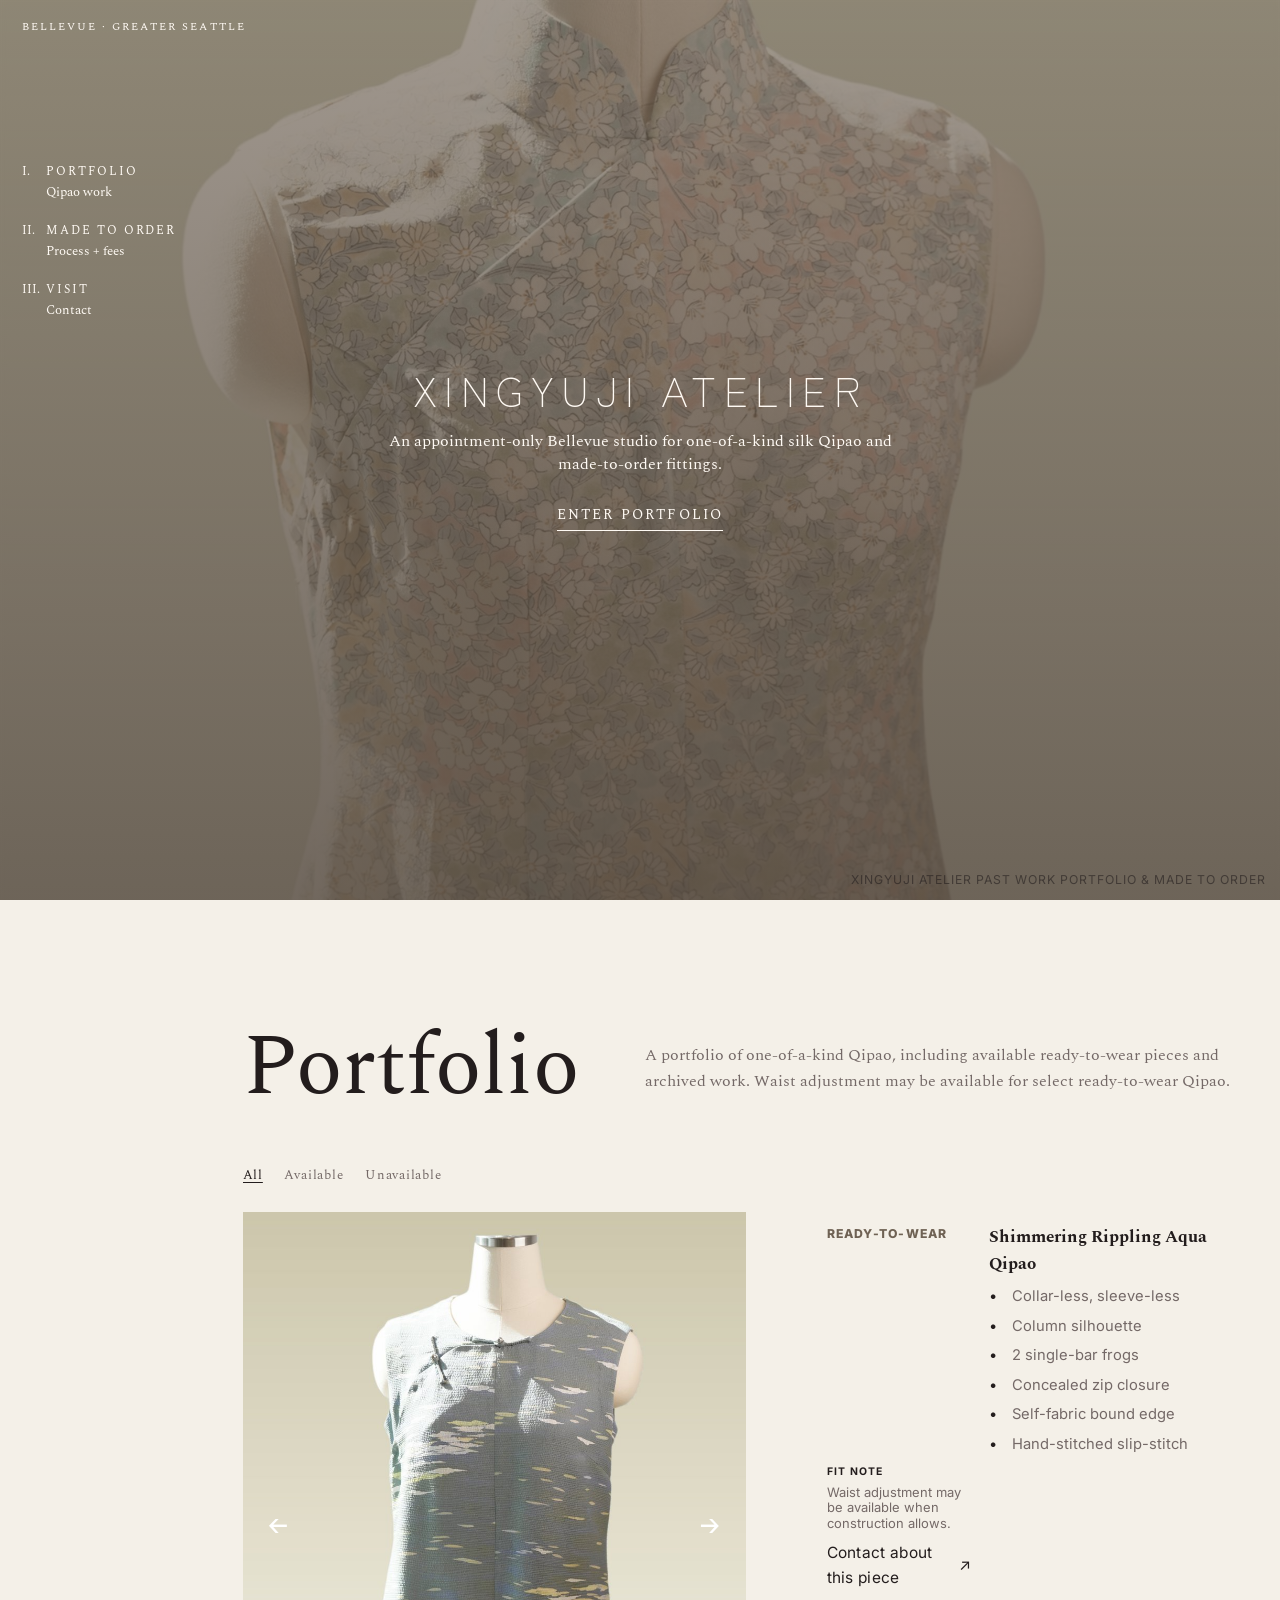
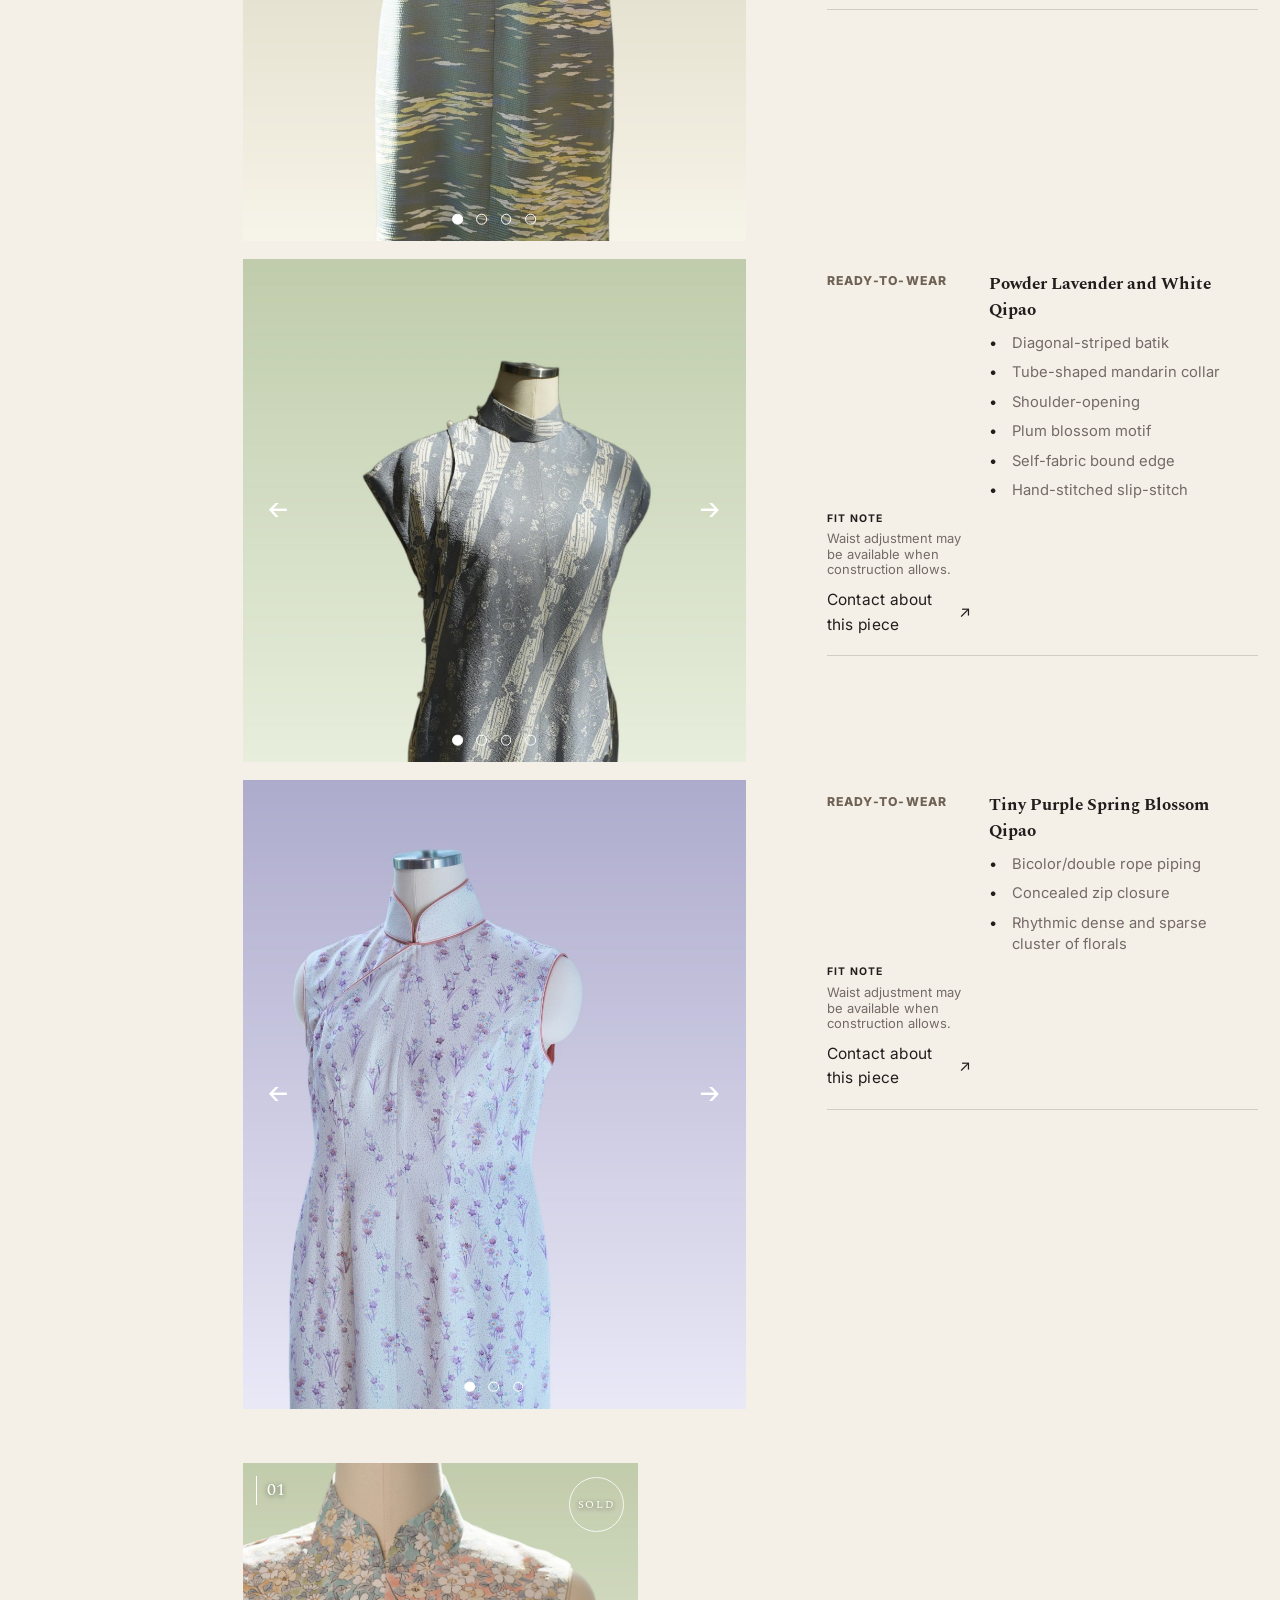
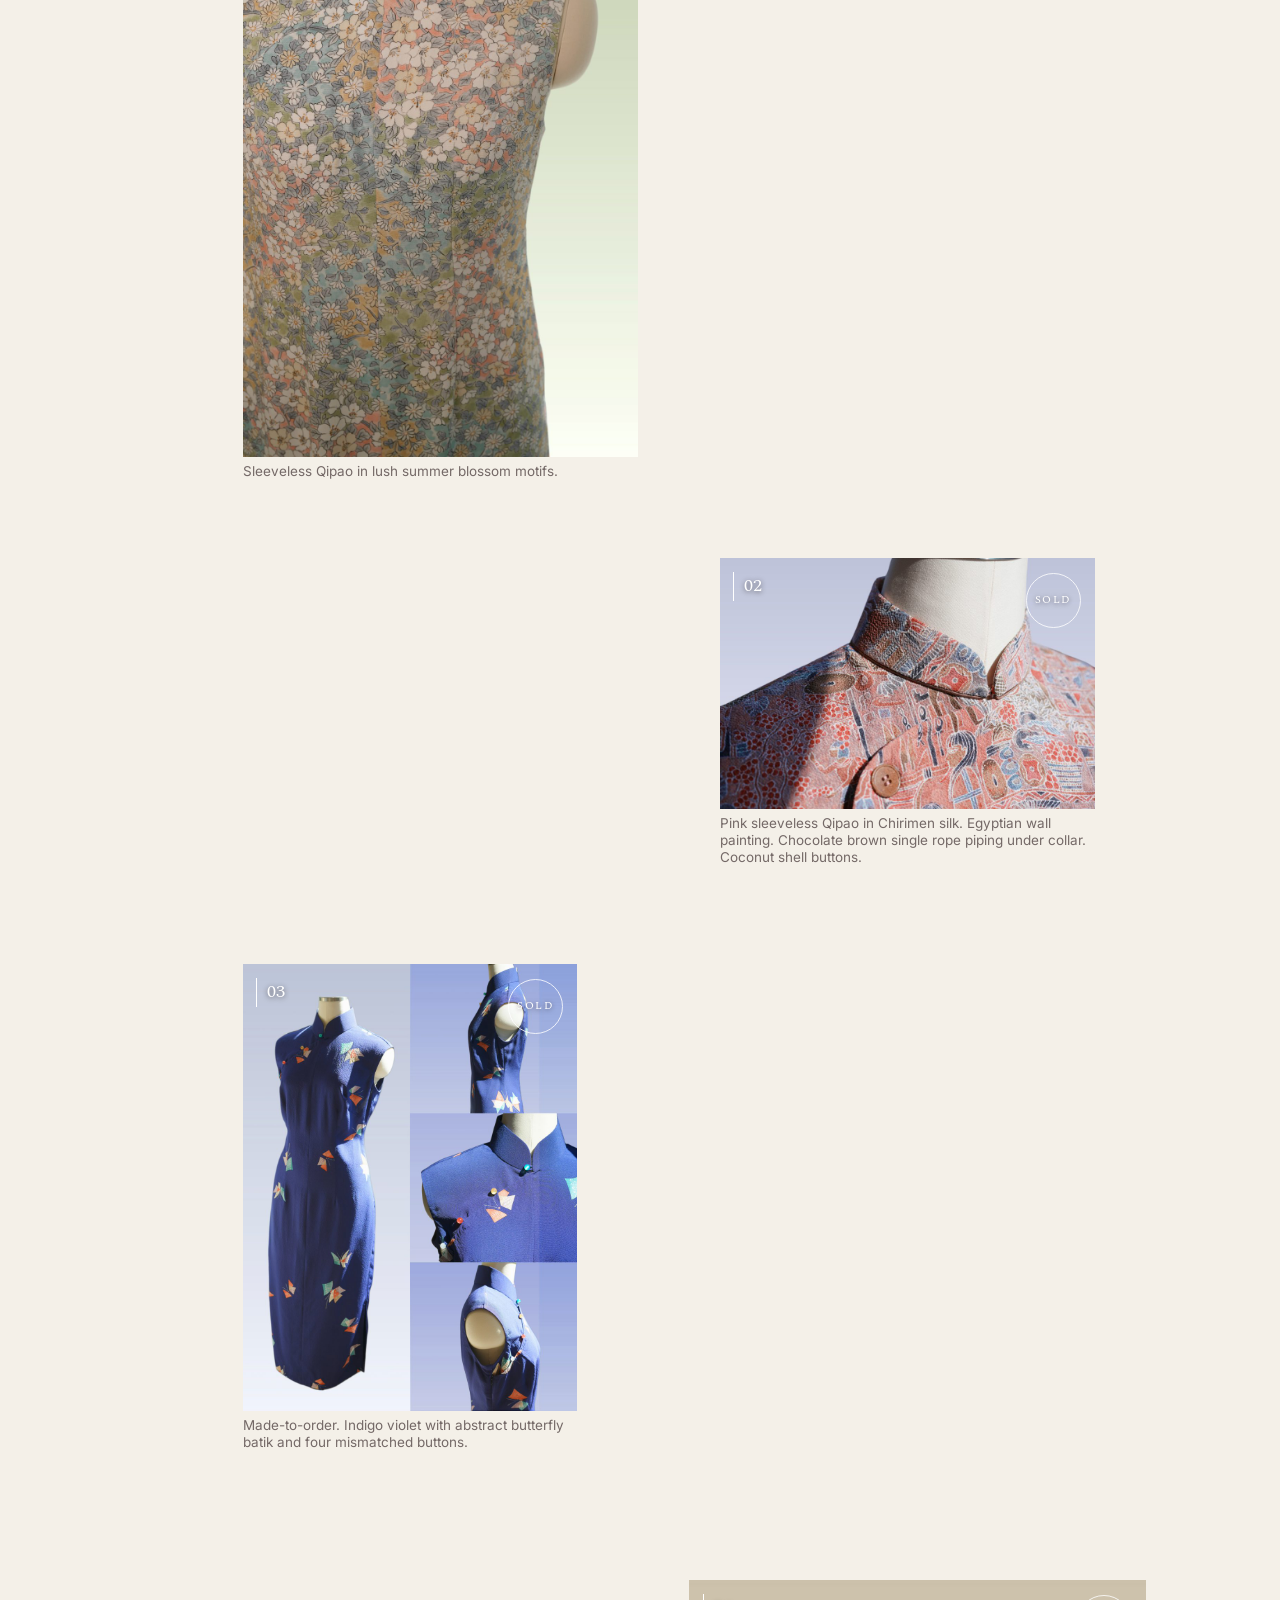
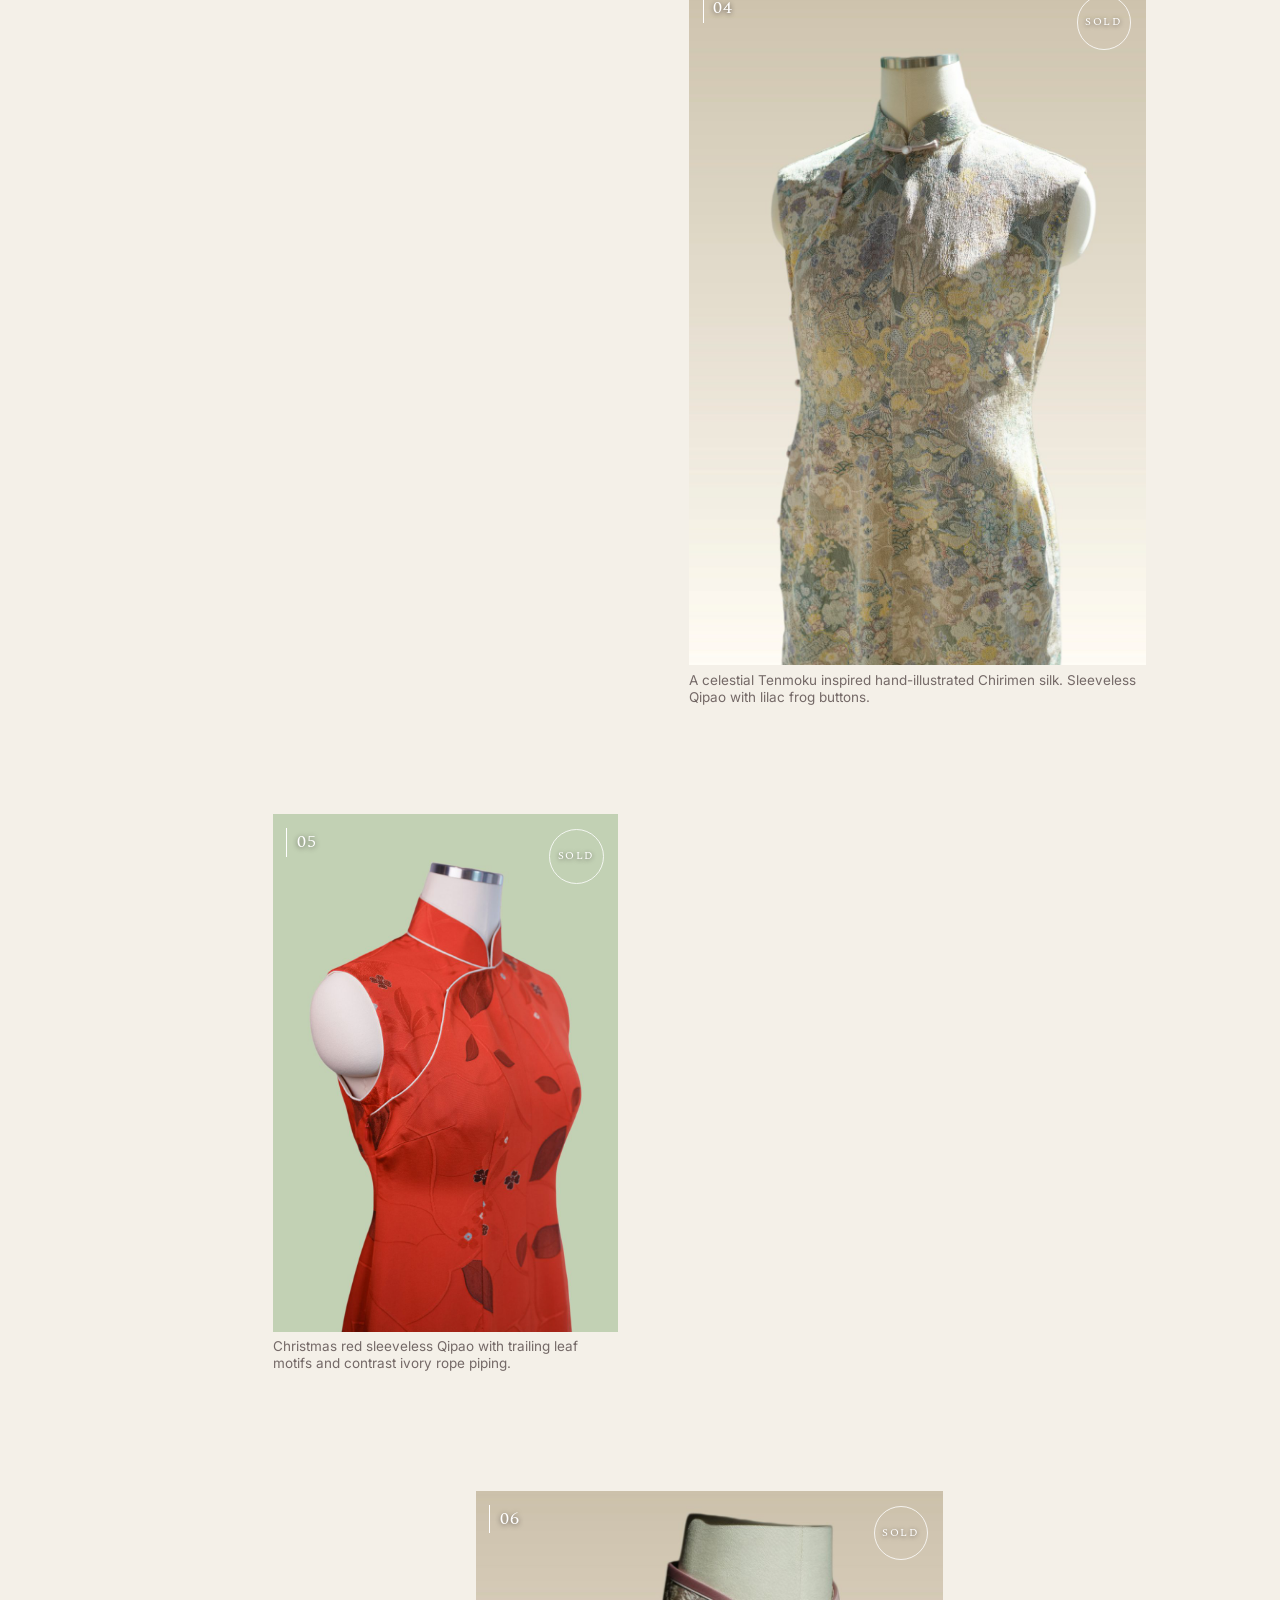
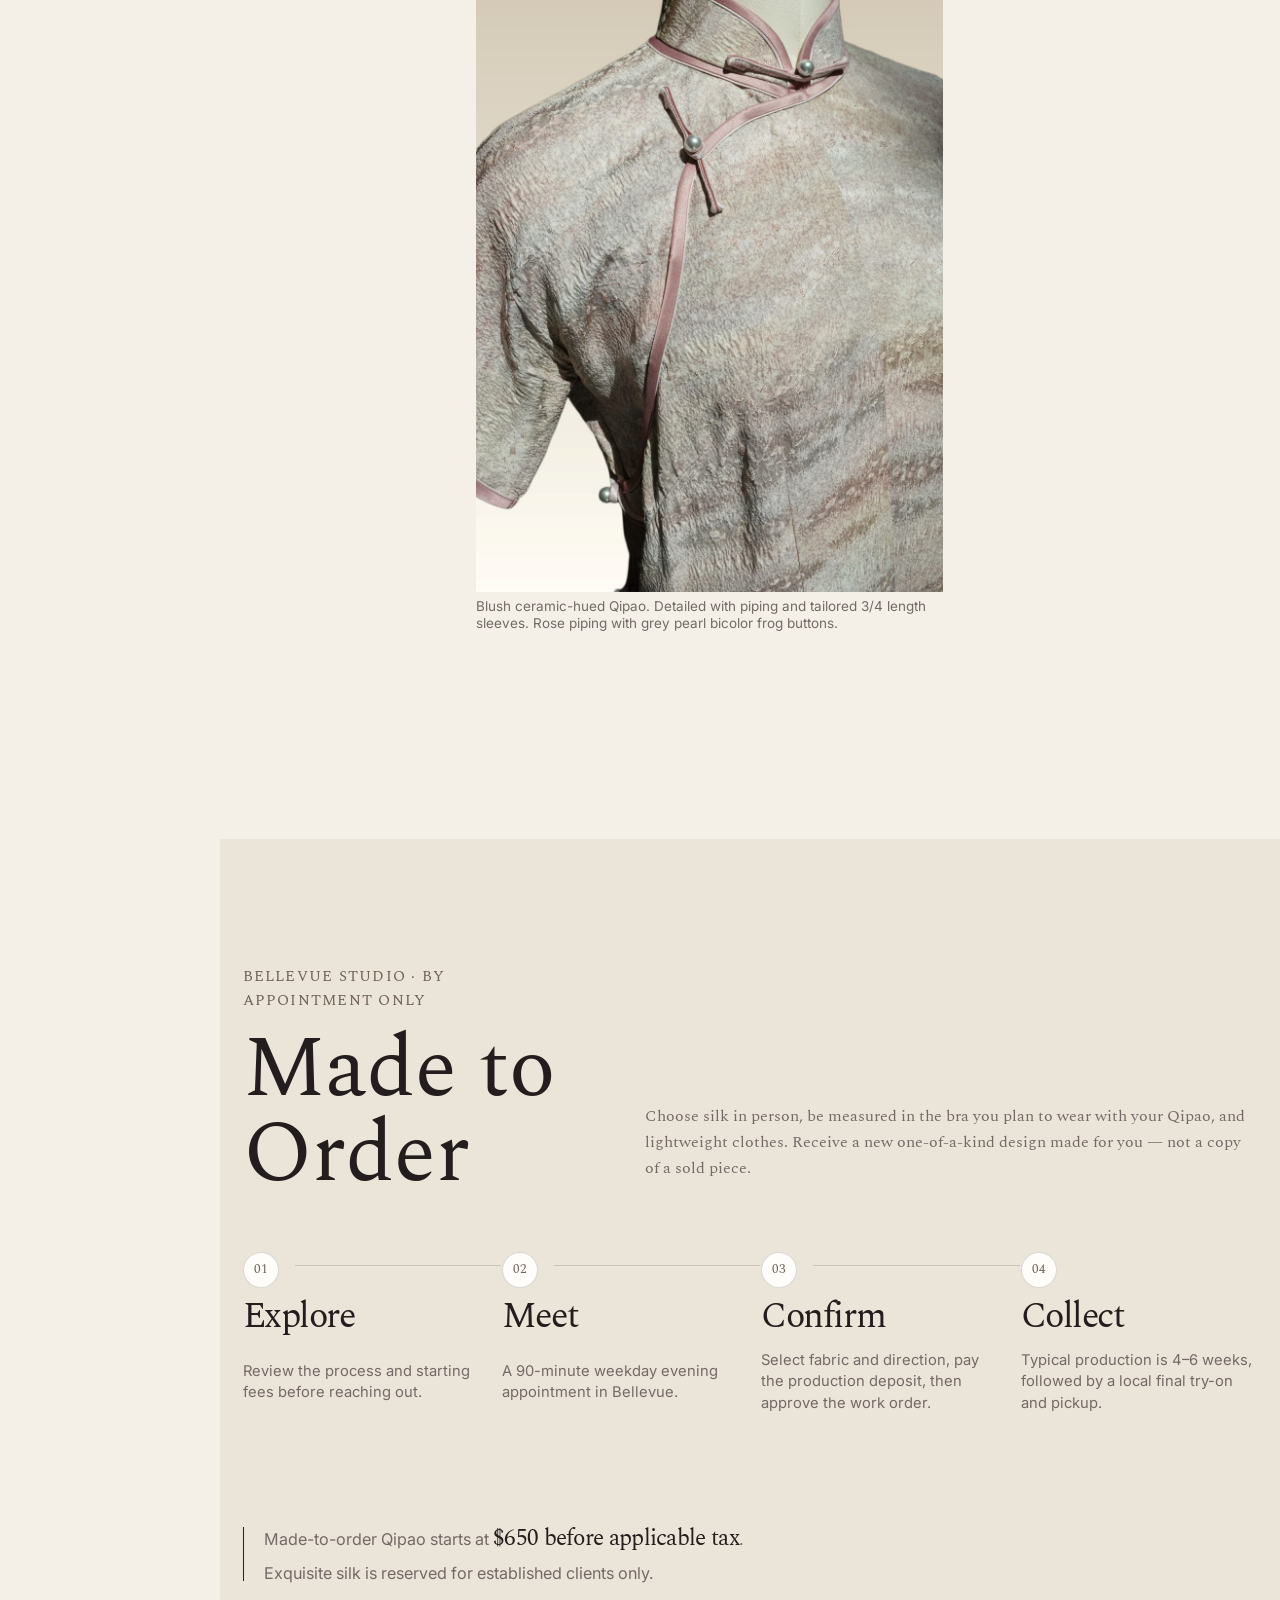
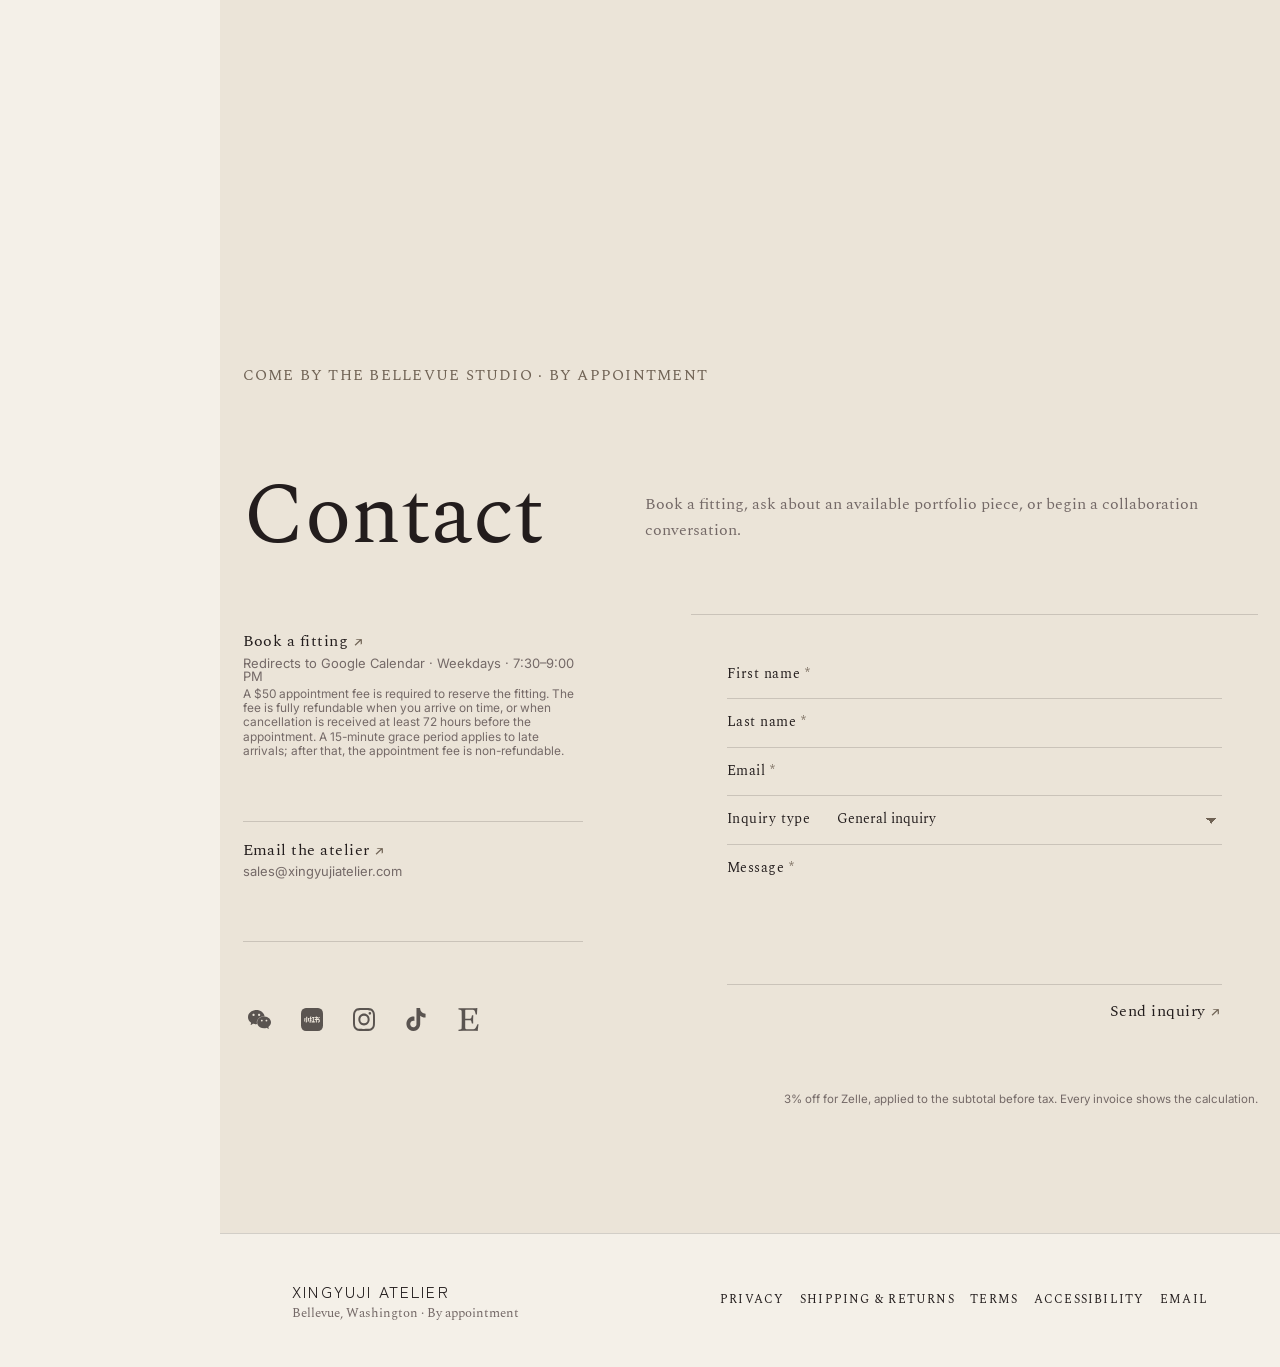
==== commit e9debfc4: "Match the footer wordmark to the header and restyle the QR dismiss Exported from the private xingyuj" ====
--- a/index.html
+++ b/index.html
@@ -425,7 +425,7 @@
 
   <footer class="site-footer">
     <div>
-      <strong>XINGYUJI ATELIER</strong>
+      <strong class="wordmark">XINGYUJI ATELIER</strong>
       <span>Bellevue, Washington · By appointment</span>
     </div>
     <nav aria-label="Policy links">
@@ -441,14 +441,14 @@
     <div class="qr-panel">
       <img class="qr-image" src="assets/icons/wechat-qr-code.jpg" alt="XINGYUJI ATELIER WeChat QR code">
     </div>
-    <button class="qr-dismiss" type="button" data-close-qr aria-label="Close WeChat QR code">Tap anywhere to close</button>
+    <button class="qr-dismiss" type="button" data-close-qr aria-label="Close WeChat QR code">Close</button>
   </dialog>
 
   <dialog class="qr-dialog" id="rednote-qr-dialog" tabindex="-1" aria-label="RedNote QR code">
     <div class="qr-panel">
       <img class="qr-image" src="assets/icons/rednote-qr-code.jpg" alt="XINGYUJI ATELIER RedNote QR code">
     </div>
-    <button class="qr-dismiss" type="button" data-close-qr aria-label="Close RedNote QR code">Tap anywhere to close</button>
+    <button class="qr-dismiss" type="button" data-close-qr aria-label="Close RedNote QR code">Close</button>
   </dialog>
 
   <div class="toast" id="toast" role="status" aria-live="polite"></div>
--- a/styles.css
+++ b/styles.css
@@ -1172,8 +1172,8 @@
 
 /* The QR sits on an ivory mat and every control stays off it: a close mark on
    the code covered the top-right finder square, which is the part a scanner
-   needs most. The dismiss line sits below the panel on the backdrop, and since
-   app.js also closes on a backdrop click it doubles as the instruction. */
+   needs most. The dismiss sits below the panel on the backdrop; a backdrop
+   click closes too, but the control carries the affordance on its own. */
 .qr-dialog {
   width: fit-content;
   max-width: min(90vw, 24rem);
@@ -1211,17 +1211,33 @@
   background: white;
 }
 
+/* The dismiss speaks the entry call to action's language: a rule-underlined
+   word in letterspaced serif caps, not a sentence. A min-height would drop the
+   rule 44px under the word, so the touch band is a transparent overlay. */
 .qr-dismiss {
-  min-height: 44px;
-  padding: 0 0.5rem;
+  position: relative;
+  padding: 0.2rem 0;
   border: 0;
+  border-bottom: 1px solid currentColor;
   background: transparent;
   color: rgba(255, 250, 244, 0.72);
   cursor: pointer;
   font-family: var(--serif);
-  font-size: 0.62rem;
-  letter-spacing: 0.14em;
+  font-size: 0.72rem;
+  font-weight: 400;
+  letter-spacing: 0.16em;
   text-transform: uppercase;
+  transition: color 180ms ease;
+}
+
+.qr-dismiss::before {
+  position: absolute;
+  top: 50%;
+  right: -0.9rem;
+  left: -0.9rem;
+  height: 44px;
+  content: "";
+  transform: translateY(-50%);
 }
 
 .toast {
